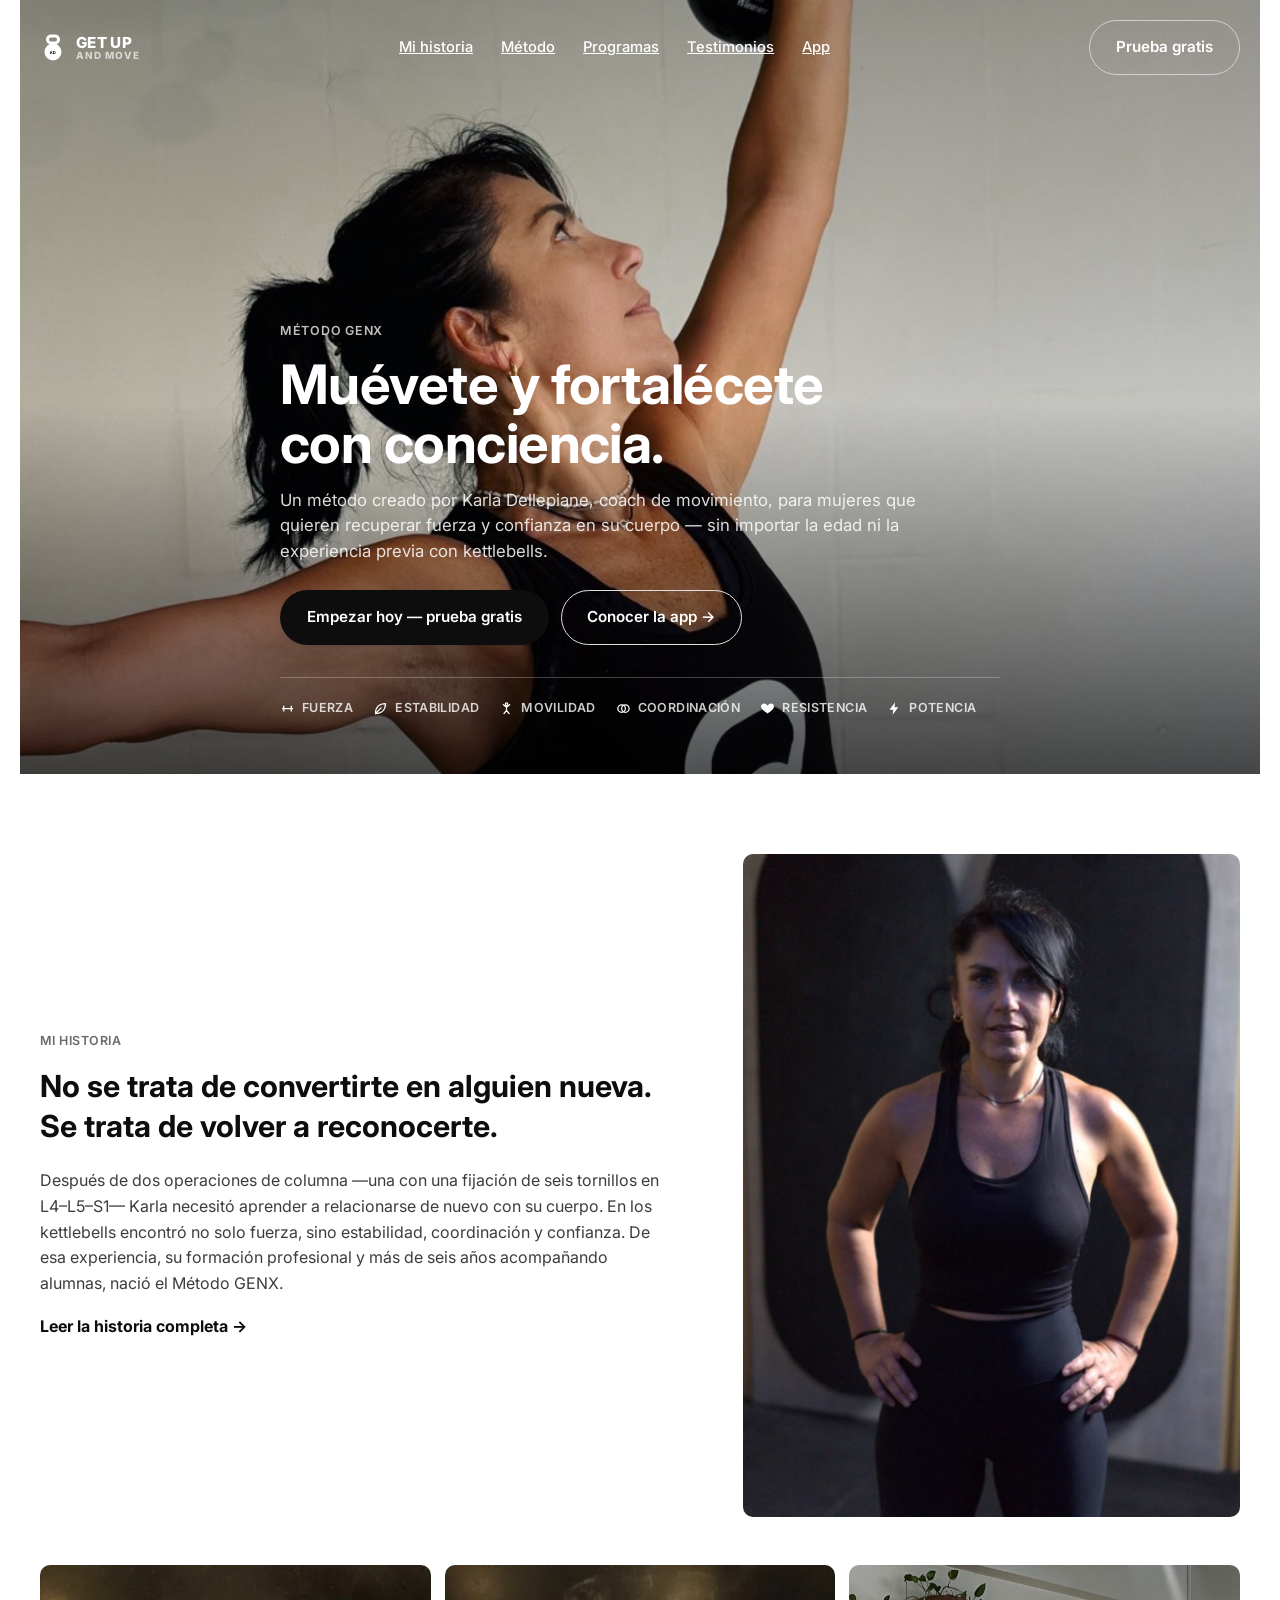
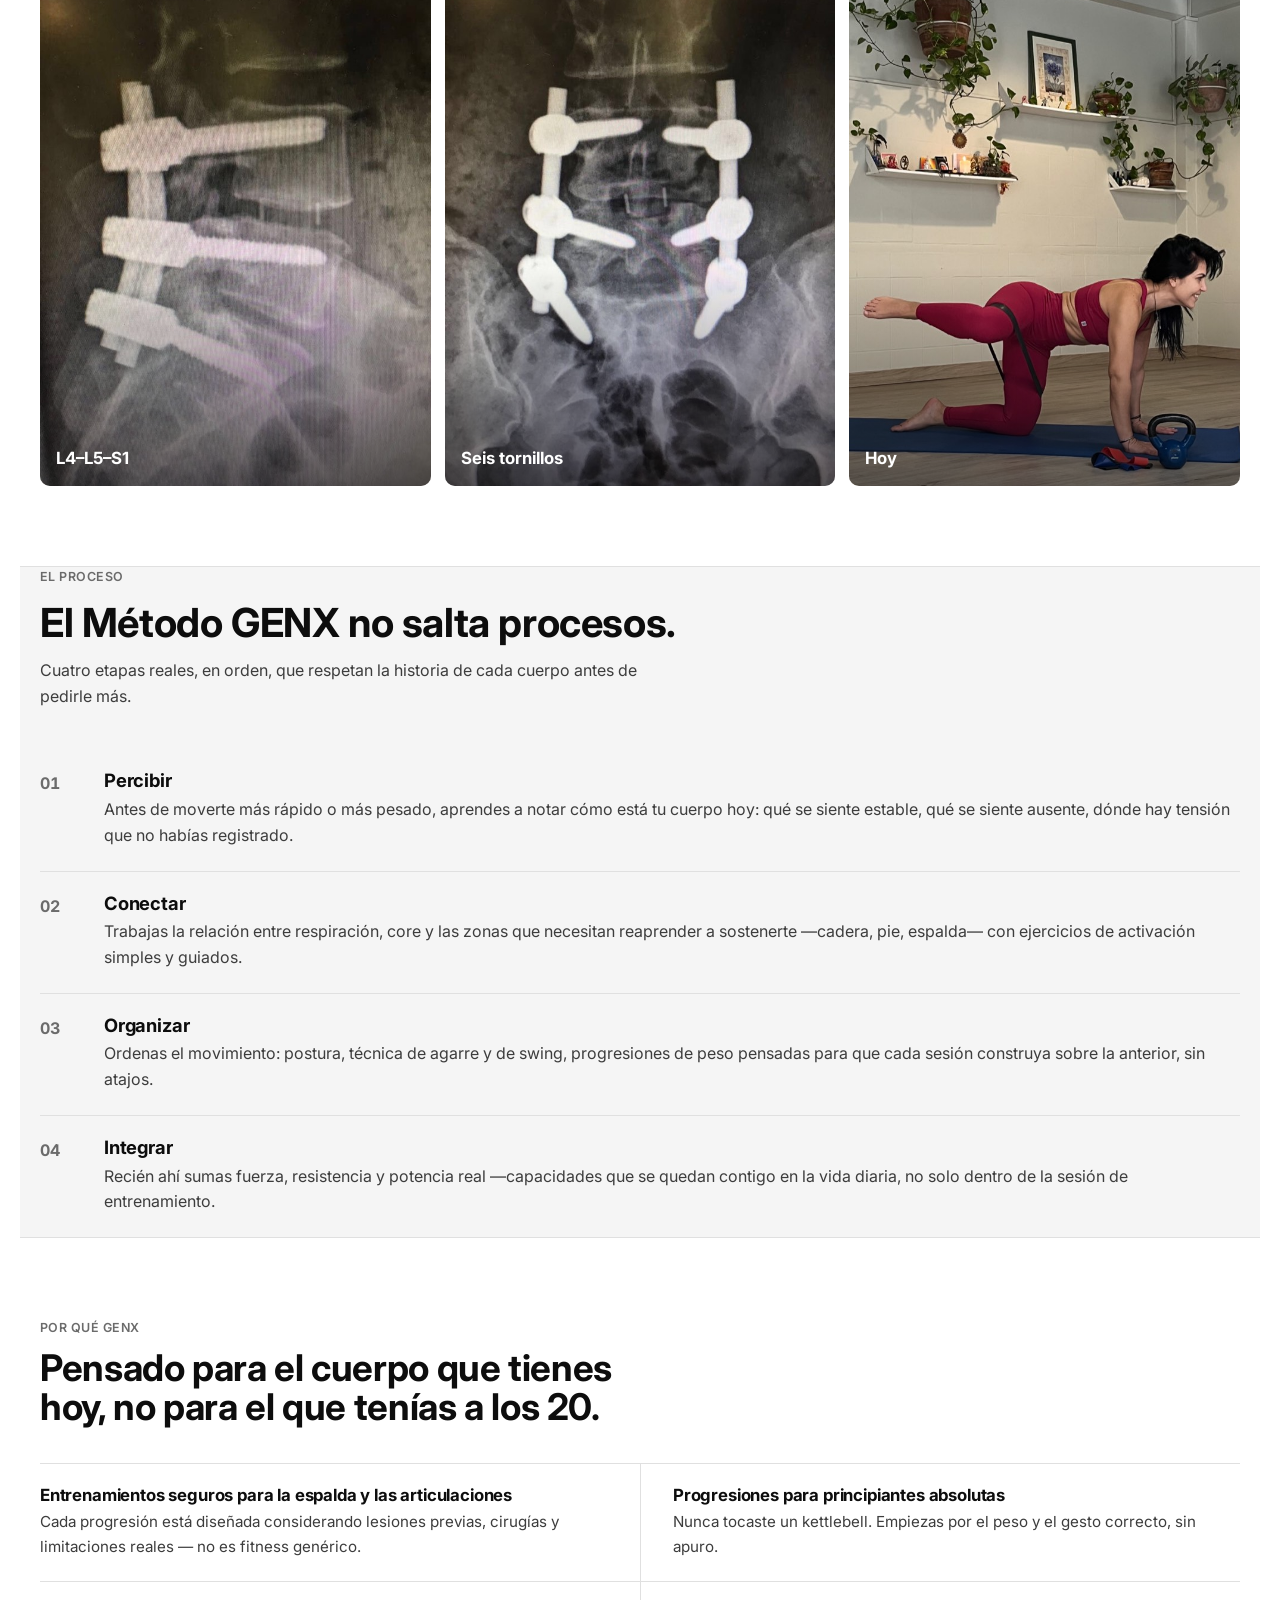
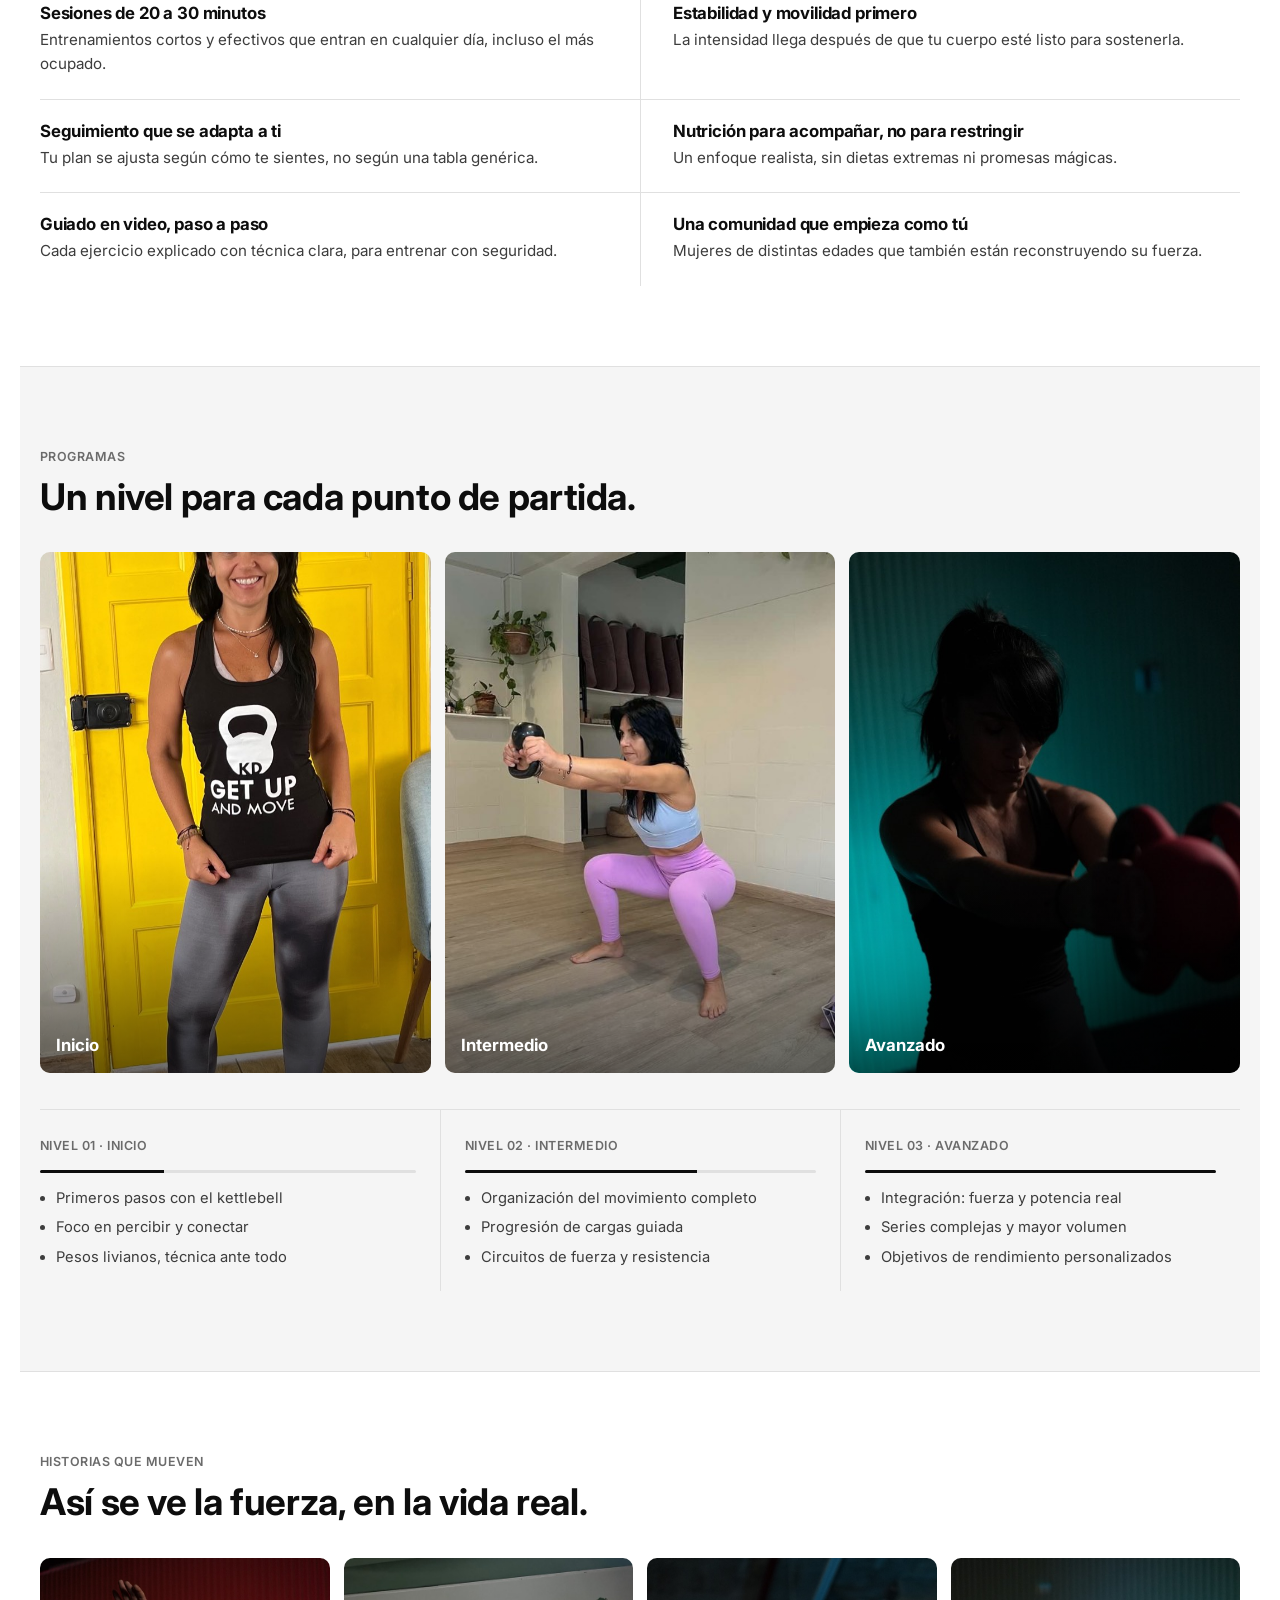
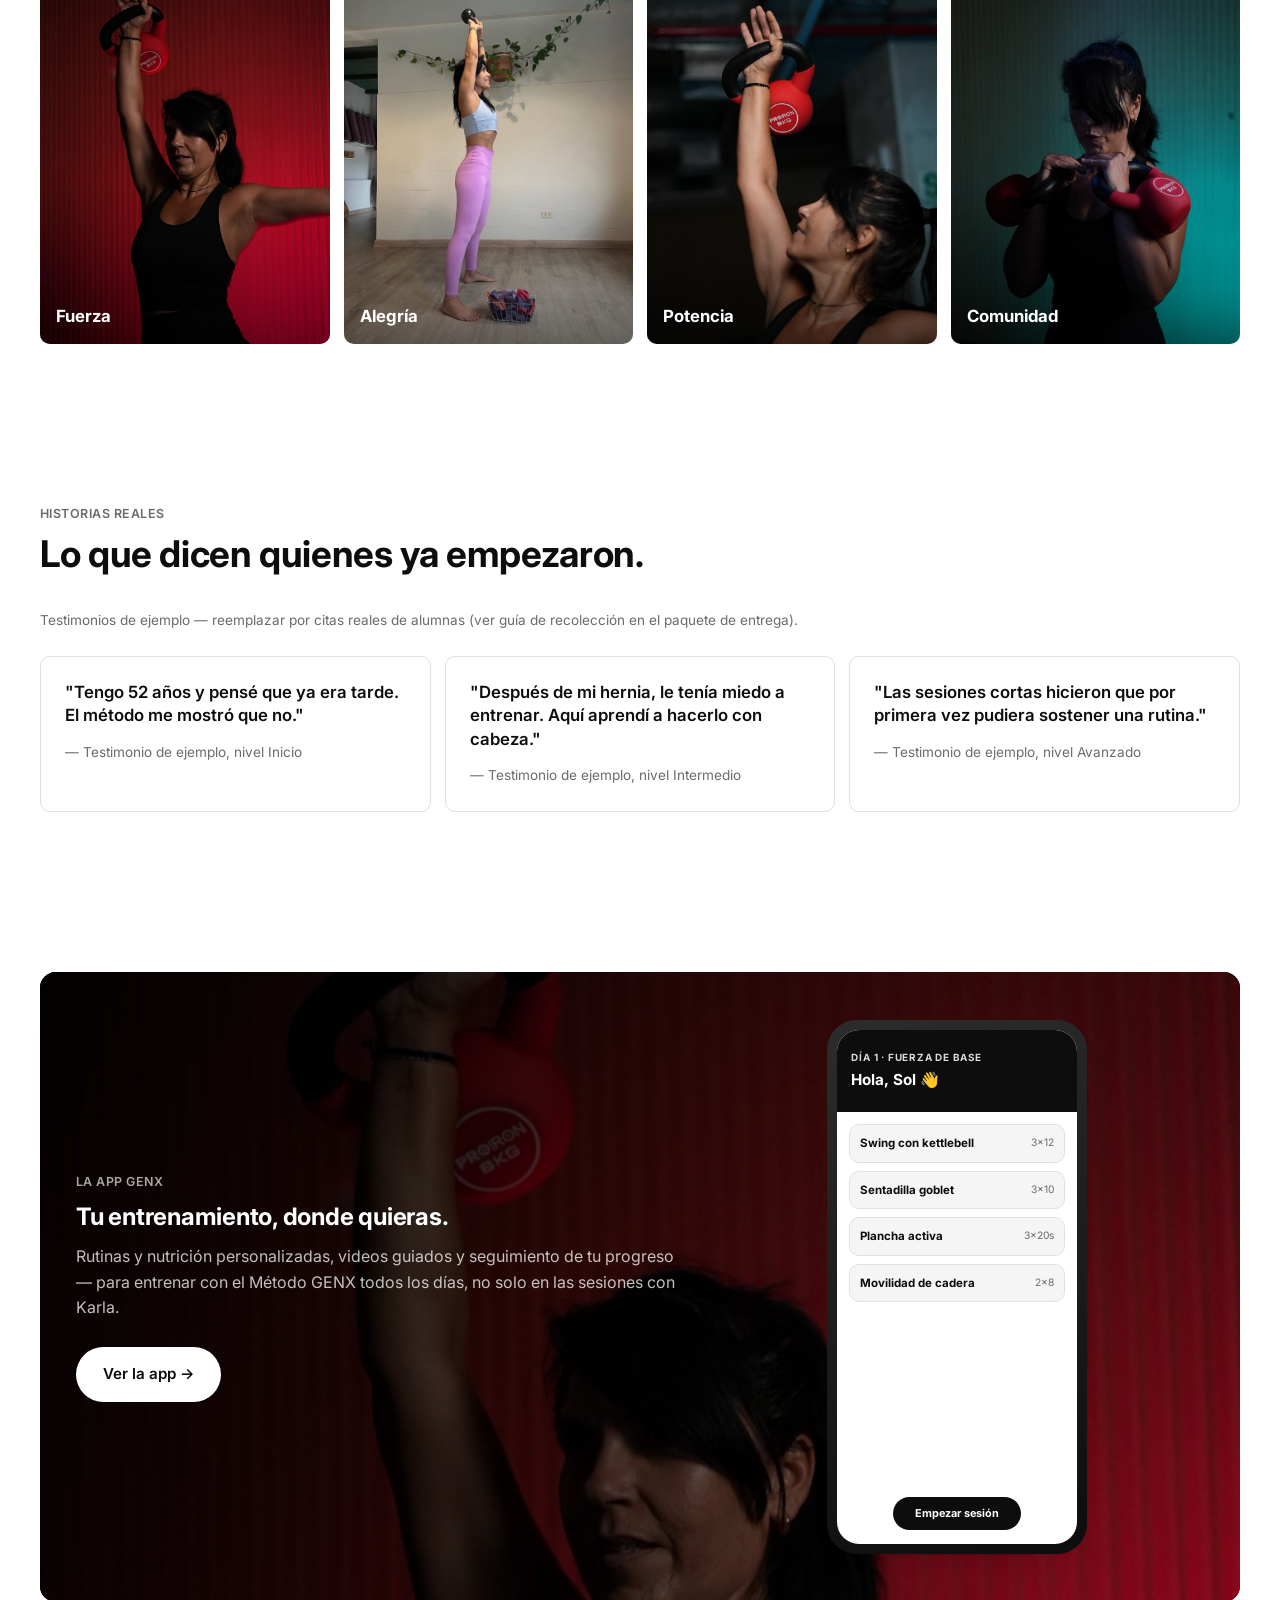
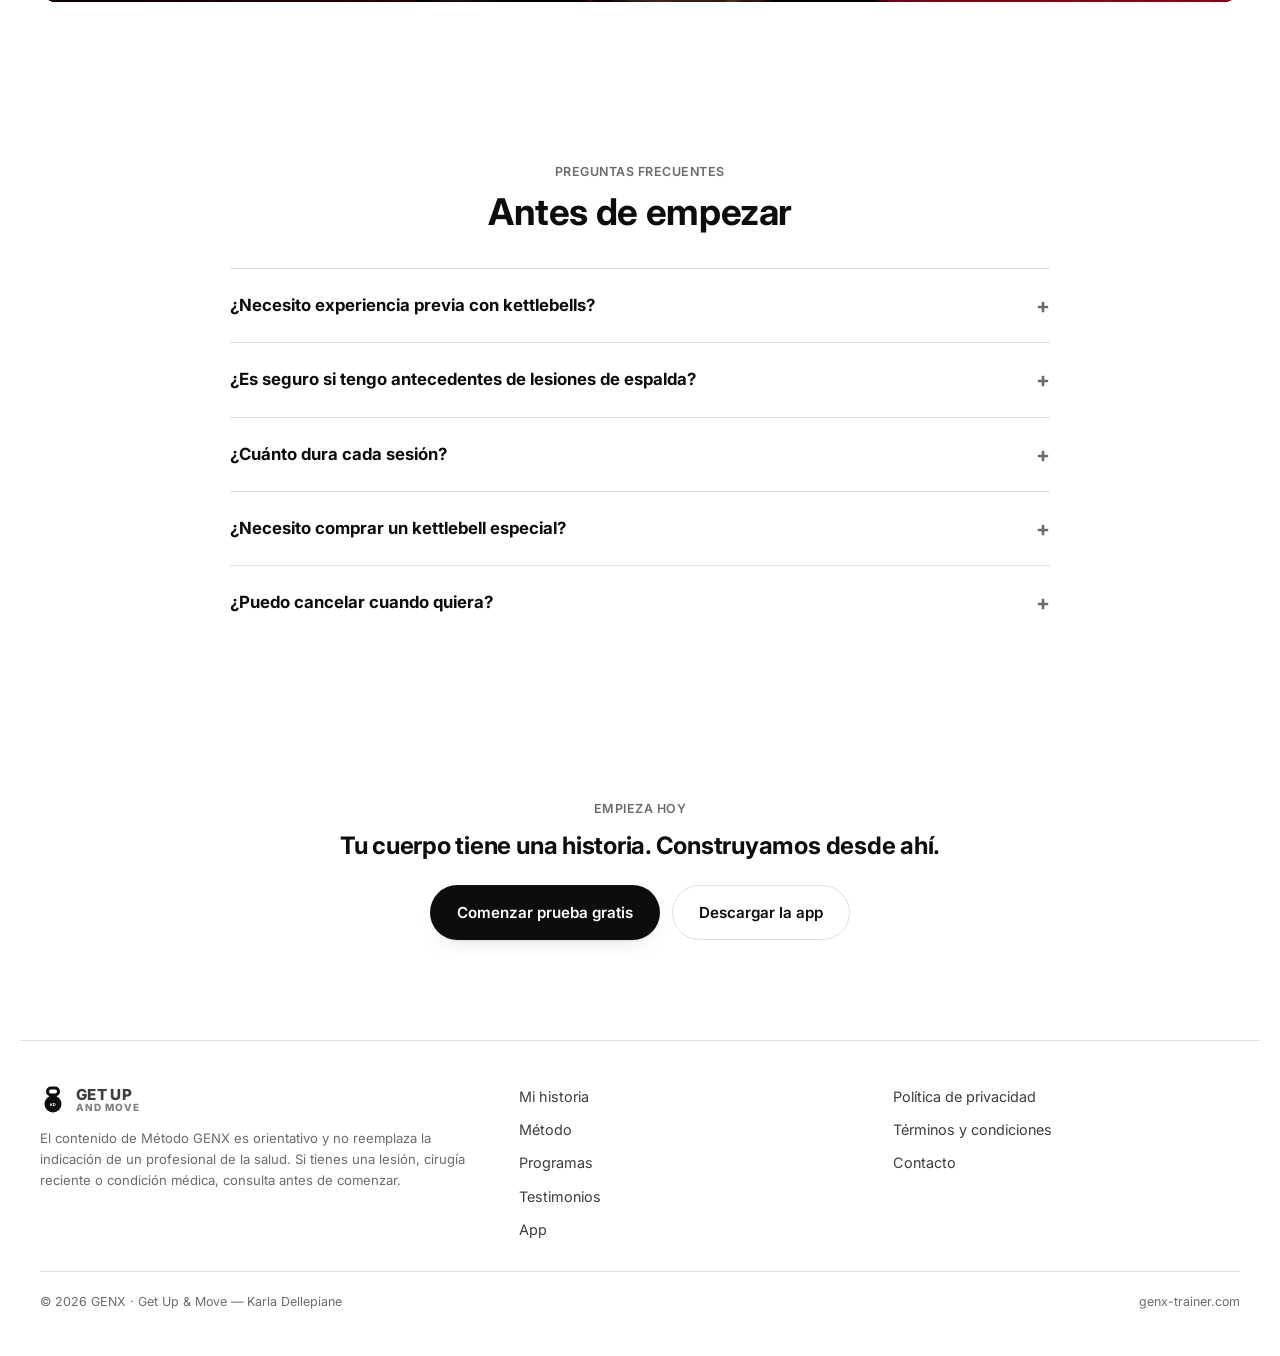
==== index.html @ 4e0c0cbe "Reemplazar fotos de Potencia y Comunidad en "Historias que mueven" Fuerza y Alegría se mantienen igu" ====
<!doctype html>
<html lang="es">
<head>
<meta charset="UTF-8">
<title>GENX Trainer</title>
<meta name="viewport" content="width=device-width, initial-scale=1, viewport-fit=cover">
<meta name="description" content="Método GENX de Karla Dellepiane: fuerza, estabilidad y confianza con kettlebells, pensado para mujeres que empiezan desde cero. Web y app de entrenamiento en español.">
<link rel="preconnect" href="https://fonts.googleapis.com">
<link rel="preconnect" href="https://fonts.gstatic.com" crossorigin>
<link href="https://fonts.googleapis.com/css2?family=Inter:wght@400;500;600;700;800&display=swap" rel="stylesheet">
<link rel="stylesheet" href="styles.css">
</head>
<body>
<a class="skip-link" href="#main">Saltar al contenido</a>

<header class="site">
  <div class="wrap nav-row on-photo">
    <a class="wordmark" href="#main">
      <svg class="kd-mark on-dark" viewBox="0 0 100 116" role="img" aria-label="Isotipo Get Up and Move">
        <path class="kd-handle" fill-rule="evenodd" d="M42,6 L58,6 A20,20 0 0 1 78,26 A20,20 0 0 1 58,46 L42,46 A20,20 0 0 1 22,26 A20,20 0 0 1 42,6 Z M42,18 L58,18 A8,8 0 0 1 66,26 A8,8 0 0 1 58,34 L42,34 A8,8 0 0 1 34,26 A8,8 0 0 1 42,18 Z"></path>
        <circle class="kd-bell" cx="50" cy="76" r="34"></circle>
        <text class="kd-initials" x="50" y="83" font-size="15" text-anchor="middle">KD</text>
      </svg>
      <span class="word-lockup">
        <span class="word-big">GET UP</span>
        <span class="word-small">and move</span>
      </span>
    </a>
    <nav class="links" aria-label="Principal">
      <a href="#historia">Mi historia</a>
      <a href="#metodo">Método</a>
      <a href="#programas">Programas</a>
      <a href="#testimonios">Testimonios</a>
      <a href="app.html">App</a>
    </nav>
    <a class="btn btn-secondary on-photo" href="#empezar">Prueba gratis</a>
  </div>
</header>

<main id="main">

  <!-- HERO -->
  <section class="hero">
    <img src="img/hero-karla.jpg" alt="Karla Dellepiane presionando un kettlebell sobre su cabeza, con remera Get Up and Move">
    <div class="wrap hero-inner">
      <p class="eyebrow-ruled">MÉTODO GENX</p>
      <h1>Muévete y fortalécete con conciencia.</h1>
      <p class="lede measure">Un método creado por Karla Dellepiane, coach de movimiento, para mujeres que quieren recuperar fuerza y confianza en su cuerpo — sin importar la edad ni la experiencia previa con kettlebells.</p>
      <div class="hero-ctas">
        <a class="btn btn-primary" href="#empezar">Empezar hoy — prueba gratis</a>
        <a class="btn btn-secondary on-photo" href="app.html">Conocer la app →</a>
      </div>
      <div class="capacities">
        <div class="capacity"><svg class="ic" viewBox="0 0 24 24" fill="none" stroke="currentColor" stroke-width="2" stroke-linecap="round" aria-hidden="true"><line x1="4" y1="12" x2="20" y2="12"></line><line x1="6" y1="8" x2="6" y2="16"></line><line x1="18" y1="8" x2="18" y2="16"></line></svg><span>Fuerza</span></div>
        <div class="capacity"><svg class="ic" viewBox="0 0 24 24" fill="none" stroke="currentColor" stroke-width="2" stroke-linecap="round" stroke-linejoin="round" aria-hidden="true"><path d="M4 20C4 10 10 4 20 4c0 10-6 16-16 16Z"></path><path d="M4 20 13 11"></path></svg><span>Estabilidad</span></div>
        <div class="capacity"><svg class="ic" viewBox="0 0 24 24" fill="none" stroke="currentColor" stroke-width="2" stroke-linecap="round" aria-hidden="true"><circle cx="12" cy="5" r="2"></circle><path d="M12 8v7M12 10l-5-4M12 10l5-4M12 15l-4 5M12 15l4 5"></path></svg><span>Movilidad</span></div>
        <div class="capacity"><svg class="ic" viewBox="0 0 24 24" fill="none" stroke="currentColor" stroke-width="2" aria-hidden="true"><circle cx="9" cy="12" r="6"></circle><circle cx="15" cy="12" r="6"></circle></svg><span>Coordinación</span></div>
        <div class="capacity"><svg class="ic" viewBox="0 0 24 24" fill="currentColor" aria-hidden="true"><path d="M12 20s-7-4.35-9.5-8.5C.5 8 2.5 4 6.5 4c2 0 3.5 1.2 5.5 3.5C14 5.2 15.5 4 17.5 4c4 0 6 4 4 7.5C19 15.65 12 20 12 20Z"></path></svg><span>Resistencia</span></div>
        <div class="capacity"><svg class="ic" viewBox="0 0 24 24" fill="currentColor" aria-hidden="true"><path d="M13 2 4 14h6l-1 8 9-12h-6z"></path></svg><span>Potencia</span></div>
      </div>
    </div>
  </section>

  <!-- HISTORIA -->
  <section class="section" id="historia">
    <div class="wrap split">
      <div>
        <p class="eyebrow">Mi historia</p>
        <p class="pull" style="margin-top:16px;">No se trata de convertirte en alguien nueva. Se trata de volver a reconocerte.</p>
        <p class="measure" style="margin-top:22px; color:var(--gray-700);">Después de dos operaciones de columna —una con una fijación de seis tornillos en L4–L5–S1— Karla necesitó aprender a relacionarse de nuevo con su cuerpo. En los kettlebells encontró no solo fuerza, sino estabilidad, coordinación y confianza. De esa experiencia, su formación profesional y más de seis años acompañando alumnas, nació el Método GENX.</p>

        <details class="bio-toggle">
          <summary>Leer la historia completa</summary>
          <div class="bio-full">
            <p>Soy Karla Dellepiane, coach de movimiento especializada en kettlebells —pesas rusas—, entrenamiento funcional, neurofísica aplicada al movimiento y nutrición deportiva.</p>
            <p>Mi camino como entrenadora no comenzó únicamente con el deseo de hacer ejercicio. Comenzó con mi propia necesidad de recuperar la confianza en mi cuerpo. Después de atravesar dos operaciones de columna, quedaron algunas consecuencias en mi lado izquierdo: sentía el pie acartonado y me costaba conectar y estabilizar esa pierna y esa cadera. Mi cuerpo había cambiado y yo necesitaba aprender a relacionarme con él de una manera diferente.</p>
            <p>En ese proceso aparecieron los kettlebells. Entrenar con ellos no solo me ayudó a desarrollar fuerza: también me permitió trabajar mi estabilidad, coordinación, atención y confianza. Aprendí a percibir mejor mi cuerpo, comprender sus señales y organizar cada movimiento antes de exigirle más.</p>
            <p>Lo que comenzó como parte de mi propio proceso se convirtió en una vocación. Me especialicé durante más de seis años en entrenamiento con kettlebells y complementé mi formación con entrenamiento funcional, TRX, mace y mazo, nutrición deportiva y neurofísica aplicada al movimiento. De esa experiencia nació el Método GENX, creado por mí bajo la identidad de Get Up &amp; Move.</p>
            <p>GENX reconoce que cada cuerpo tiene una historia. Por eso no saltamos procesos ni confundimos rapidez con progreso. Primero aprendemos a percibir, después a conectar y organizar; desde allí podemos integrar y transformar.</p>
            <p><strong>Karla Dellepiane</strong><br>Creadora del Método GENX / Get Up &amp; Move<br>Muévete y fortalécete con conciencia.</p>
          </div>
        </details>
      </div>
      <div class="mission-photo" style="aspect-ratio:3/4;">
        <img src="img/historia-karla.jpg" alt="Retrato de Karla Dellepiane">
      </div>
    </div>

    <div class="wrap" style="margin-top:48px;">
      <div class="photo-grid cols-3">
        <figure class="photo-card"><img src="img/xray-lateral.jpg" alt="Radiografía lateral de la columna de Karla con la fijación de tornillos"><figcaption>L4–L5–S1</figcaption></figure>
        <figure class="photo-card"><img src="img/xray-frontal.jpg" alt="Radiografía frontal de la columna de Karla con la fijación de tornillos"><figcaption>Seis tornillos</figcaption></figure>
        <figure class="photo-card"><img src="img/story2.jpg" alt="Karla Dellepiane entrenando estabilidad con banda de resistencia hoy"><figcaption>Hoy</figcaption></figure>
      </div>
    </div>
  </section>

  <!-- MÉTODO -->
  <section class="method" id="metodo">
    <div class="wrap">
      <div class="method-head">
        <p class="eyebrow">El proceso</p>
        <h2 style="font-size:clamp(1.8rem,3.6vw,2.5rem); margin-top:14px;">El Método GENX no salta procesos.</h2>
        <p class="measure" style="margin-top:14px; color:var(--gray-700);">Cuatro etapas reales, en orden, que respetan la historia de cada cuerpo antes de pedirle más.</p>
      </div>
      <ul class="step-list">
        <li class="step-list-item">
          <span class="step-num">01</span>
          <div><h3>Percibir</h3><p>Antes de moverte más rápido o más pesado, aprendes a notar cómo está tu cuerpo hoy: qué se siente estable, qué se siente ausente, dónde hay tensión que no habías registrado.</p></div>
        </li>
        <li class="step-list-item">
          <span class="step-num">02</span>
          <div><h3>Conectar</h3><p>Trabajas la relación entre respiración, core y las zonas que necesitan reaprender a sostenerte —cadera, pie, espalda— con ejercicios de activación simples y guiados.</p></div>
        </li>
        <li class="step-list-item">
          <span class="step-num">03</span>
          <div><h3>Organizar</h3><p>Ordenas el movimiento: postura, técnica de agarre y de swing, progresiones de peso pensadas para que cada sesión construya sobre la anterior, sin atajos.</p></div>
        </li>
        <li class="step-list-item">
          <span class="step-num">04</span>
          <div><h3>Integrar</h3><p>Recién ahí sumas fuerza, resistencia y potencia real —capacidades que se quedan contigo en la vida diaria, no solo dentro de la sesión de entrenamiento.</p></div>
        </li>
      </ul>
    </div>
  </section>

  <!-- BENEFICIOS -->
  <section class="section" id="beneficios">
    <div class="wrap">
      <div class="section-head">
        <p class="eyebrow">Por qué GENX</p>
        <h2>Pensado para el cuerpo que tienes hoy, no para el que tenías a los 20.</h2>
      </div>
      <div class="benefits">
        <div class="benefit"><h4>Entrenamientos seguros para la espalda y las articulaciones</h4><p>Cada progresión está diseñada considerando lesiones previas, cirugías y limitaciones reales — no es fitness genérico.</p></div>
        <div class="benefit"><h4>Progresiones para principiantes absolutas</h4><p>Nunca tocaste un kettlebell. Empiezas por el peso y el gesto correcto, sin apuro.</p></div>
        <div class="benefit"><h4>Sesiones de 20 a 30 minutos</h4><p>Entrenamientos cortos y efectivos que entran en cualquier día, incluso el más ocupado.</p></div>
        <div class="benefit"><h4>Estabilidad y movilidad primero</h4><p>La intensidad llega después de que tu cuerpo esté listo para sostenerla.</p></div>
        <div class="benefit"><h4>Seguimiento que se adapta a ti</h4><p>Tu plan se ajusta según cómo te sientes, no según una tabla genérica.</p></div>
        <div class="benefit"><h4>Nutrición para acompañar, no para restringir</h4><p>Un enfoque realista, sin dietas extremas ni promesas mágicas.</p></div>
        <div class="benefit"><h4>Guiado en video, paso a paso</h4><p>Cada ejercicio explicado con técnica clara, para entrenar con seguridad.</p></div>
        <div class="benefit"><h4>Una comunidad que empieza como tú</h4><p>Mujeres de distintas edades que también están reconstruyendo su fuerza.</p></div>
      </div>
    </div>
  </section>

  <!-- PROGRAMAS -->
  <section class="section" id="programas" style="background:var(--gray-50); border-block:1px solid var(--gray-200);">
    <div class="wrap">
      <div class="section-head">
        <p class="eyebrow">Programas</p>
        <h2>Un nivel para cada punto de partida.</h2>
      </div>
      <div class="photo-grid cols-3">
        <figure class="photo-card"><img src="img/nivel1.jpg" alt="Nivel Inicio del Método GENX"><figcaption>Inicio</figcaption></figure>
        <figure class="photo-card"><img src="img/nivel2.jpg" alt="Nivel Intermedio del Método GENX"><figcaption>Intermedio</figcaption></figure>
        <figure class="photo-card"><img src="img/nivel3.jpg" alt="Nivel Avanzado del Método GENX"><figcaption>Avanzado</figcaption></figure>
      </div>
      <div class="levels">
        <div class="level">
          <span class="eyebrow">Nivel 01 · Inicio</span>
          <div class="bar"><i style="width:33%"></i></div>
          <ul>
            <li>Primeros pasos con el kettlebell</li>
            <li>Foco en percibir y conectar</li>
            <li>Pesos livianos, técnica ante todo</li>
          </ul>
        </div>
        <div class="level">
          <span class="eyebrow">Nivel 02 · Intermedio</span>
          <div class="bar"><i style="width:66%"></i></div>
          <ul>
            <li>Organización del movimiento completo</li>
            <li>Progresión de cargas guiada</li>
            <li>Circuitos de fuerza y resistencia</li>
          </ul>
        </div>
        <div class="level">
          <span class="eyebrow">Nivel 03 · Avanzado</span>
          <div class="bar"><i style="width:100%"></i></div>
          <ul>
            <li>Integración: fuerza y potencia real</li>
            <li>Series complejas y mayor volumen</li>
            <li>Objetivos de rendimiento personalizados</li>
          </ul>
        </div>
      </div>
    </div>
  </section>

  <!-- HISTORIAS QUE MUEVEN -->
  <section class="section" id="historias">
    <div class="wrap">
      <div class="section-head">
        <p class="eyebrow">Historias que mueven</p>
        <h2>Así se ve la fuerza, en la vida real.</h2>
      </div>
      <div class="photo-grid cols-4">
        <figure class="photo-card"><img src="img/accion-karla.jpg" alt="Karla Dellepiane entrenando con kettlebell"><figcaption>Fuerza</figcaption></figure>
        <figure class="photo-card"><img src="img/story3.jpg" alt="Karla Dellepiane entrenando con kettlebell, sonriendo"><figcaption>Alegría</figcaption></figure>
        <figure class="photo-card photo-card-potencia"><img src="img/potencia.jpg" alt="Karla Dellepiane presionando un kettlebell sobre su cabeza"><figcaption>Potencia</figcaption></figure>
        <figure class="photo-card photo-card-comunidad"><img src="img/comunidad.jpg" alt="Karla Dellepiane sosteniendo dos kettlebells al pecho"><figcaption>Comunidad</figcaption></figure>
      </div>
    </div>
  </section>

  <!-- TESTIMONIOS -->
  <section class="section" id="testimonios">
    <div class="wrap">
      <div class="section-head">
        <p class="eyebrow">Historias reales</p>
        <h2>Lo que dicen quienes ya empezaron.</h2>
      </div>
      <p class="testi-note">Testimonios de ejemplo — reemplazar por citas reales de alumnas (ver guía de recolección en el paquete de entrega).</p>
      <div class="testis">
        <div class="testi">
          <p class="quote">"Tengo 52 años y pensé que ya era tarde. El método me mostró que no."</p>
          <p class="who">— Testimonio de ejemplo, nivel Inicio</p>
        </div>
        <div class="testi">
          <p class="quote">"Después de mi hernia, le tenía miedo a entrenar. Aquí aprendí a hacerlo con cabeza."</p>
          <p class="who">— Testimonio de ejemplo, nivel Intermedio</p>
        </div>
        <div class="testi">
          <p class="quote">"Las sesiones cortas hicieron que por primera vez pudiera sostener una rutina."</p>
          <p class="who">— Testimonio de ejemplo, nivel Avanzado</p>
        </div>
      </div>
    </div>
  </section>

  <!-- APP TEASER -->
  <section class="section">
    <div class="wrap">
      <div class="dark-block teaser-photo">
        <img class="teaser-bg" src="img/accion-karla.jpg" alt="">
        <div class="dark-grid">
          <div>
            <p class="eyebrow" style="color:rgba(255,255,255,.65);">La app GENX</p>
            <h2 style="margin-top:12px;">Tu entrenamiento, donde quieras.</h2>
            <p class="lede measure" style="margin-top:14px;">Rutinas y nutrición personalizadas, videos guiados y seguimiento de tu progreso — para entrenar con el Método GENX todos los días, no solo en las sesiones con Karla.</p>
            <a class="btn btn-on-dark" href="app.html" style="margin-top:26px;">Ver la app →</a>
          </div>
          <div class="phone" aria-hidden="true">
            <div class="screen">
              <header><span class="day">Día 1 · Fuerza de base</span><br>Hola, Sol 👋</header>
              <div class="rows">
                <div class="row"><b>Swing con kettlebell</b><span>3×12</span></div>
                <div class="row"><b>Sentadilla goblet</b><span>3×10</span></div>
                <div class="row"><b>Plancha activa</b><span>3×20s</span></div>
                <div class="row"><b>Movilidad de cadera</b><span>2×8</span></div>
              </div>
              <span class="fab">Empezar sesión</span>
            </div>
          </div>
        </div>
      </div>
    </div>
  </section>

  <!-- FAQ -->
  <section class="section" id="faq">
    <div class="wrap" style="max-width:820px; margin-inline:auto;">
      <div class="section-head center">
        <p class="eyebrow">Preguntas frecuentes</p>
        <h2>Antes de empezar</h2>
      </div>
      <details class="faq-item"><summary>¿Necesito experiencia previa con kettlebells?</summary><p>No. El nivel Inicio está pensado para quien nunca entrenó con pesas rusas — empiezas por la técnica y el peso adecuado para ti.</p></details>
      <details class="faq-item"><summary>¿Es seguro si tengo antecedentes de lesiones de espalda?</summary><p>El método nació de una recuperación real y prioriza la seguridad articular en cada progresión. Aun así, no reemplaza la indicación de tu médico o kinesiólogo: consulta antes de empezar si tienes una condición activa.</p></details>
      <details class="faq-item"><summary>¿Cuánto dura cada sesión?</summary><p>Entre 20 y 30 minutos, pensadas para sostenerse en el tiempo sin ocupar toda tu agenda.</p></details>
      <details class="faq-item"><summary>¿Necesito comprar un kettlebell especial?</summary><p>Alcanza con un kettlebell del peso indicado según tu nivel; en la app te decimos exactamente cuál conseguir antes de empezar.</p></details>
      <details class="faq-item"><summary>¿Puedo cancelar cuando quiera?</summary><p>Sí, la suscripción se cancela cuando quieras desde tu cuenta, sin permanencia mínima.</p></details>
    </div>
  </section>

  <!-- CTA FINAL -->
  <section class="section" id="empezar">
    <div class="wrap center" style="max-width:640px;">
      <p class="eyebrow">Empieza hoy</p>
      <h2 style="margin-top:14px;">Tu cuerpo tiene una historia. Construyamos desde ahí.</h2>
      <div class="hero-ctas" style="justify-content:center; margin-top:26px;">
        <a class="btn btn-primary" href="#">Comenzar prueba gratis</a>
        <a class="btn btn-secondary" href="app.html">Descargar la app</a>
      </div>
    </div>
  </section>

</main>

<footer class="site">
  <div class="wrap foot-grid">
    <div>
      <a class="wordmark" href="#main">
        <svg class="kd-mark" viewBox="0 0 100 116" role="img" aria-label="Isotipo Get Up and Move">
          <path class="kd-handle" fill-rule="evenodd" d="M42,6 L58,6 A20,20 0 0 1 78,26 A20,20 0 0 1 58,46 L42,46 A20,20 0 0 1 22,26 A20,20 0 0 1 42,6 Z M42,18 L58,18 A8,8 0 0 1 66,26 A8,8 0 0 1 58,34 L42,34 A8,8 0 0 1 34,26 A8,8 0 0 1 42,18 Z"></path>
          <circle class="kd-bell" cx="50" cy="76" r="34"></circle>
          <text class="kd-initials" x="50" y="83" font-size="15" text-anchor="middle">KD</text>
        </svg>
        <span class="word-lockup">
          <span class="word-big">GET UP</span>
          <span class="word-small">and move</span>
        </span>
      </a>
      <p class="disclaimer">El contenido de Método GENX es orientativo y no reemplaza la indicación de un profesional de la salud. Si tienes una lesión, cirugía reciente o condición médica, consulta antes de comenzar.</p>
    </div>
    <nav aria-label="Sitio">
      <a href="#historia">Mi historia</a>
      <a href="#metodo">Método</a>
      <a href="#programas">Programas</a>
      <a href="#testimonios">Testimonios</a>
      <a href="app.html">App</a>
    </nav>
    <nav aria-label="Legal">
      <a href="#">Política de privacidad</a>
      <a href="#">Términos y condiciones</a>
      <a href="#">Contacto</a>
    </nav>
  </div>
  <div class="wrap foot-legal">
    <span>© 2026 GENX · Get Up &amp; Move — Karla Dellepiane</span>
    <span>genx-trainer.com</span>
  </div>
</footer>

</body>
</html>
---- styles.css ----
/* ============================================================
   GET UP & MOVE / Método GENX — sistema de diseño
   Dirección "On": blanco / negro / gris puro, sin acento de
   color — todo el color lo aportan las fotos reales de Karla.
   Muy fotográfico: hero a sangre, grillas de fotos con caption,
   tipografía bold simple (Inter), botones en píldora.
   ============================================================ */

:root{
  color-scheme: light;

  --ink: #0D0D0D;
  --white: #FFFFFF;
  --gray-50: #F5F5F5;
  --gray-100: #EDEDED;
  --gray-200: #E0E0E0;
  --gray-500: #6B6B6B;
  --gray-700: #3D3D3D;

  --logo-ink: #0D0D0D;
  --logo-chalk: #FFFFFF;
  --chalk: #FFFFFF;

  --radius-s: 4px;
  --radius-m: 10px;
  --radius-l: 16px;
  --radius-pill: 999px;

  --max-w: 1200px;
  --measure: 62ch;

  --shadow-soft: 0 1px 2px rgba(0,0,0,.06), 0 10px 24px -16px rgba(0,0,0,.25);

  padding-top: env(safe-area-inset-top, 0px);
  padding-bottom: env(safe-area-inset-bottom, 0px);
}

*{ box-sizing: border-box; }
html,body{ margin:0; }

body{
  background: var(--white);
  color: var(--ink);
  font-family: "Inter", ui-sans-serif, system-ui, "Segoe UI", Roboto, sans-serif;
  font-size: 16px;
  line-height: 1.6;
  -webkit-font-smoothing: antialiased;
  padding-inline: max(20px, env(safe-area-inset-left, 0px));
}

img{ max-width:100%; display:block; }
[hidden]{ display:none !important; }

.wrap{ max-width: var(--max-w); margin-inline: auto; }

h1,h2,h3,h4{
  font-family: inherit;
  font-weight: 700;
  letter-spacing: -0.01em;
  line-height: 1.08;
  text-wrap: balance;
  margin: 0;
  color: var(--ink);
}
em, .accent-script{ font-style:normal; font-weight:700; }

p{ margin:0; }
.measure{ max-width: var(--measure); }

a{ color: inherit; }

.eyebrow{
  font-family: inherit;
  font-weight: 600;
  font-size: .78rem;
  letter-spacing: .04em;
  text-transform: uppercase;
  color: var(--gray-500);
}
.eyebrow-ruled{ font-family:inherit; font-weight:600; font-size:.78rem; letter-spacing:.06em; text-transform:uppercase; color:rgba(255,255,255,.75); }

.skip-link{
  position:absolute; left:12px; top:-60px;
  background:var(--ink); color:var(--white);
  padding:10px 16px; border-radius: var(--radius-s);
  transition: top .15s ease;
  z-index: 100;
}
.skip-link:focus{ top:12px; }

:focus-visible{
  outline: 2.5px solid var(--ink);
  outline-offset: 3px;
}

button, .btn{
  font-family: inherit;
  font-weight: 600;
  font-size: .95rem;
  cursor: pointer;
  border: 1.5px solid transparent;
  border-radius: var(--radius-pill);
  padding: .95em 1.7em;
  display: inline-flex;
  align-items: center;
  gap: .5em;
  text-decoration: none;
  transition: transform .15s ease, box-shadow .15s ease, background .15s ease;
}
.btn-primary{ background: var(--ink); color: var(--white); box-shadow: var(--shadow-soft); }
.btn-primary:hover{ transform: translateY(-2px); }
.btn-secondary{ background: transparent; color: var(--ink); border-color: var(--gray-200); }
.btn-secondary:hover{ border-color: var(--ink); }
.btn-on-dark{ background: var(--white); color: var(--ink); }

/* on-photo variants (sit directly over an image, no card behind them) */
.on-photo{ color:#fff; }
.on-photo .btn-secondary{ color:#fff; border-color: rgba(255,255,255,.55); }
.on-photo .btn-secondary:hover{ border-color:#fff; }

/* ---------- header ---------- */
header.site{ position: relative; z-index: 40; }
.nav-row{
  display:flex; align-items:center; justify-content:space-between;
  padding-block: 20px;
}
.nav-row.on-photo{ position:absolute; inset: env(safe-area-inset-top,0px) 0 auto 0; color:#fff; }
.nav-row.on-photo .wordmark, .nav-row.on-photo nav.links a{ color:#fff; }
.wordmark{
  display:flex; align-items:center; gap:10px;
  text-decoration:none;
  color: inherit;
  font-weight:800; letter-spacing:-0.01em; font-size:.95rem;
}
.wordmark .kd-mark{ width:26px; height:29px; flex-shrink:0; }
.wordmark .word-lockup{ display:flex; flex-direction:column; line-height:1; }
.wordmark .word-big{ font-weight:800; font-size:.95rem; letter-spacing:.02em; text-transform:uppercase; }
.wordmark .word-small{ font-size:.62rem; letter-spacing:.1em; text-transform:uppercase; opacity:.65; margin-top:1px; }
nav.links{ display:none; gap: 28px; font-weight:500; font-size:.92rem; }
nav.links a:hover{ opacity:.7; }
@media (min-width: 900px){ nav.links{ display:flex; } }

/* ---------- hero (foto a sangre) ---------- */
.hero{ position:relative; min-height:86vh; min-height:86svh; display:flex; align-items:flex-end; overflow:hidden; }
.hero > img{ position:absolute; inset:0; width:100%; height:100%; object-fit:cover; object-position:center 28%; }
.hero::after{ content:""; position:absolute; inset:0; background:linear-gradient(0deg, rgba(0,0,0,.68) 0%, rgba(0,0,0,.05) 48%, rgba(0,0,0,.28) 100%); }
.hero-inner{ position:relative; z-index:1; padding:48px 0 56px; color:#fff; max-width:720px; }
.hero-inner h1{ font-size: clamp(2.1rem, 5.2vw, 3.4rem); line-height:1.1; color:#fff; margin-top:14px; }
.hero-inner .lede{ color:rgba(255,255,255,.85); margin-top:14px; font-size:1.05rem; line-height:1.5; }
.hero-ctas{ display:flex; flex-wrap:wrap; gap:12px; margin-top:26px; }

.capacities{ display:flex; flex-wrap:wrap; gap:16px 20px; margin-top:32px; padding-top:20px; border-top:1px solid rgba(255,255,255,.25); }
.capacity{ display:flex; align-items:center; gap:7px; color:rgba(255,255,255,.8); }
.capacity .ic{ width:15px; height:15px; color:#fff; flex-shrink:0; }
.capacity span{ font-size:.78rem; font-weight:600; text-transform:uppercase; letter-spacing:.03em; }

@media (max-width: 640px){
  .hero{ min-height:100vh; min-height:100svh; }
  .hero-inner{ padding: 24px 0 36px; max-width:100%; }
  .eyebrow-ruled{ font-size:.7rem; }
  .hero-inner h1{ font-size: 1.8rem; line-height:1.15; margin-top:10px; }
  .hero-inner .lede{ font-size:.9rem; line-height:1.45; margin-top:10px; }
  .hero-ctas{ gap:10px; margin-top:18px; }
  .hero-ctas .btn{ padding:.8em 1.3em; font-size:.85rem; }
  .capacities{ gap:8px 14px; margin-top:18px; padding-top:12px; }
  .capacity .ic{ width:12px; height:12px; }
  .capacity span{ font-size:.64rem; }
  .section-head h2{ font-size:1.5rem; }
  .pull{ font-size:1.25rem; }
}

/* ---------- sections ---------- */
.section{ padding-block: 80px; }
.section-tight{ padding-block: 40px; }
.section-head{ max-width: 640px; margin-bottom: 36px; }
.section-head h2{ font-size: clamp(1.7rem, 3.2vw, 2.3rem); margin-top: 10px; }
.section-head p.lede{ color:var(--gray-700); margin-top:10px; }
.center{ text-align:center; margin-inline:auto; }

/* ---------- historia: misión grid ---------- */
.split{ display:grid; gap: 36px; }
@media (min-width: 900px){ .split{ grid-template-columns: 1.3fr 1fr; align-items:center; gap:56px; } }
.pull{ font-size: clamp(1.4rem, 2.8vw, 1.9rem); line-height:1.3; font-weight:700; color:var(--ink); margin:0; }

.mission-grid{ display:grid; gap:14px; grid-template-columns:1fr; margin-top:40px; }
@media (min-width:900px){ .mission-grid{ grid-template-columns: 1.3fr 1fr; } }
.mission-photo{ border-radius: var(--radius-m); overflow:hidden; aspect-ratio:16/11; }
.mission-photo img{ width:100%; height:100%; object-fit:cover; object-position:center 15%; }
.mission-side{ display:flex; flex-direction:column; gap:14px; }
.mission-small-row{ display:grid; grid-template-columns:1fr 1fr; gap:14px; }
.mission-small{ border-radius: var(--radius-m); overflow:hidden; aspect-ratio:4/5; background:#000; }
.mission-small img{ width:100%; height:100%; object-fit:cover; }

.bio-toggle{ margin-top: 18px; }
.bio-toggle summary{ cursor:pointer; font-weight:700; color: var(--ink); list-style:none; }
.bio-toggle summary::-webkit-details-marker{ display:none; }
.bio-toggle summary::after{ content:" →"; }
.bio-toggle[open] summary::after{ content:" ↑"; }
.bio-full{ margin-top:16px; display:flex; flex-direction:column; gap:14px; color: var(--gray-700); }

/* ---------- método: lista simple ---------- */
.method{ background: var(--gray-50); border-block: 1px solid var(--gray-200); }
.method-head{ max-width: 640px; margin-bottom: 40px; }
.step-list{ list-style:none; margin:0; padding:0; display:flex; flex-direction:column; }
.step-list-item{ display:grid; grid-template-columns:44px 1fr; gap:20px; padding-block:22px; border-top:1px solid var(--gray-200); }
.step-list-item:first-child{ border-top:none; }
.step-num{ font-weight:700; color:var(--gray-500); font-variant-numeric:tabular-nums; }
.step-list-item h3{ font-size:1.15rem; margin-bottom:6px; }
.step-list-item p{ color:var(--gray-700); }

/* ---------- photo grid (programas / historias que mueven) ---------- */
.photo-grid{ display:grid; gap:14px; grid-template-columns:1fr; }
@media (min-width:700px){ .photo-grid.cols-3{ grid-template-columns:repeat(3,1fr); } }
@media (min-width:700px){ .photo-grid.cols-4{ grid-template-columns:repeat(2,1fr); } }
@media (min-width:1000px){ .photo-grid.cols-4{ grid-template-columns:repeat(4,1fr); } }
.photo-card{ position:relative; aspect-ratio:3/4; border-radius: var(--radius-m); overflow:hidden; margin:0; }
.photo-card img{ width:100%; height:100%; object-fit:cover; object-position:center; }
.photo-card-potencia img{ object-position:center 22%; }
.photo-card-comunidad img{ object-position:center 32%; }
.photo-card::after{ content:""; position:absolute; inset:0; background:linear-gradient(0deg, rgba(0,0,0,.58) 0%, transparent 42%); }
.photo-card figcaption{ position:absolute; left:16px; bottom:14px; z-index:1; color:#fff; font-weight:700; font-size:1.05rem; }

/* ---------- programas: detalle por nivel ---------- */
.levels{ display:grid; gap:0; grid-template-columns:1fr; margin-top:36px; }
@media (min-width:860px){ .levels{ grid-template-columns:repeat(3,1fr); } }
.level{ padding:22px 24px 22px 0; border-top:1px solid var(--gray-200); }
@media (min-width:860px){ .level:not(:first-child){ padding-left:24px; border-left:1px solid var(--gray-200); } }
.level .bar{ height:3px; background:var(--gray-200); border-radius:2px; margin:12px 0 14px; overflow:hidden; }
.level .bar i{ display:block; height:100%; background:var(--ink); }
.level ul{ margin:0; padding-left:1.1em; color:var(--gray-700); font-size:.92rem; display:flex; flex-direction:column; gap:6px; }

/* ---------- beneficios ---------- */
.benefits{ display:grid; gap:0; grid-template-columns:1fr; }
@media (min-width:760px){ .benefits{ grid-template-columns:1fr 1fr; } }
.benefit{ padding:22px 24px 22px 0; border-top:1px solid var(--gray-200); }
@media (min-width:760px){ .benefit:nth-child(even){ padding-left:32px; border-left:1px solid var(--gray-200); } }
.benefit.lg{ grid-column:1 / -1; padding-left:0; border-left:none; }
.benefit h4{ font-size: 1.05rem; margin-bottom:6px; }
.benefit p{ color: var(--gray-700); font-size:.95rem; }

/* ---------- testimonios ---------- */
.testi-note{ font-size:.85rem; color: var(--gray-500); margin-bottom: 24px; }
.testis{ display:grid; gap:14px; }
@media (min-width:860px){ .testis{ grid-template-columns: repeat(3,1fr); } }
.testi{ background: var(--white); border-radius: var(--radius-m); padding: 24px; border: 1.5px solid var(--gray-200); }
.testi p.quote{ font-weight:600; font-size:1.05rem; line-height:1.4; margin-bottom:14px; }
.testi .who{ font-size:.85rem; color: var(--gray-500); }

/* ---------- app teaser: foto card oscura ---------- */
.dark-block{ position:relative; isolation:isolate; overflow:hidden; border-radius: var(--radius-l); background:var(--ink); color:var(--white); padding:48px 36px; }
.dark-block h2{ color: var(--white); }
.dark-block .lede{ color: rgba(255,255,255,.75); }
.dark-block.teaser-photo::before{ content:""; position:absolute; inset:0; z-index:0; background: linear-gradient(100deg, rgba(0,0,0,.9) 0%, rgba(0,0,0,.5) 55%, rgba(0,0,0,.15) 100%), var(--teaser-img, none); background-size:cover; background-position:70% 30%; }
.dark-block.teaser-photo{ background-image: none; }
.dark-block.teaser-photo img.teaser-bg{ position:absolute; inset:0; width:100%; height:100%; object-fit:cover; object-position:70% 30%; z-index:-1; }
.dark-grid{ position:relative; z-index:1; display:grid; gap:32px; align-items:center; }
@media (min-width: 900px){ .dark-grid{ grid-template-columns: 1.1fr .9fr; } }

/* ---------- phone mock ---------- */
.phone{ width: min(100%, 260px); aspect-ratio: 9/18.5; margin-inline:auto; border-radius: 30px; background: linear-gradient(160deg, #2c2c2c, #0d0d0d); padding: 10px; box-shadow: var(--shadow-soft); }
.phone .screen{ height:100%; width:100%; border-radius: 22px; background: var(--white); color: var(--ink); overflow:hidden; display:flex; flex-direction:column; font-size:.72rem; }
.phone .screen header{ background: var(--ink); color:var(--white); padding: 14px 14px 20px; font-weight:700; font-size:.95rem; }
.phone .screen .day{ font-size:.62rem; opacity:.85; letter-spacing:.08em; text-transform:uppercase; }
.phone .screen .rows{ padding: 12px; display:flex; flex-direction:column; gap:8px; flex:1; }
.phone .row{ background: var(--gray-50); border-radius: 10px; padding: 9px 10px; display:flex; justify-content:space-between; border: 1px solid var(--gray-200); }
.phone .row b{ font-size:.72rem; }
.phone .row span{ color: var(--gray-500); font-size:.64rem; }
.phone .fab{ align-self:center; margin: 6px 0 14px; background: var(--ink); color:var(--white); border-radius:999px; padding:8px 22px; font-weight:700; font-size:.68rem; }

/* ---------- features grid (app) ---------- */
.features{ display:grid; gap:0; grid-template-columns: 1fr; }
@media (min-width: 700px){ .features{ grid-template-columns: repeat(2,1fr); } }
@media (min-width: 1020px){ .features{ grid-template-columns: repeat(3,1fr); } }
.feature{ padding:22px 24px 22px 0; border-top:1px solid var(--gray-200); }
@media (min-width:700px){ .feature:not(:nth-child(3n+1)){ padding-left:24px; border-left:1px solid var(--gray-200); } }
.feature .ic{ width:34px; height:34px; display:flex; align-items:center; justify-content:center; margin-bottom:12px; font-size:1.3rem; }
.feature h4{ margin-bottom:6px; font-size:1.02rem; }
.feature p{ color:var(--gray-700); font-size:.92rem; }

/* ---------- screenshots row ---------- */
.shots{ display:grid; gap: 24px; }
@media (min-width: 860px){ .shots{ grid-template-columns: repeat(3,1fr); } }
.shot figcaption{ margin-top:14px; text-align:center; color:var(--gray-700); font-size:.9rem; }

/* ---------- waitlist form ---------- */
.waitlist{ display:flex; flex-wrap:wrap; gap:12px; margin-top: 20px; }
.waitlist input[type="email"]{ flex:1; min-width:220px; padding: .95em 1.1em; border-radius:999px; border:1.5px solid var(--gray-200); background: var(--white); color: var(--ink); font-family:inherit; font-size:.95rem; }
.dark-block .waitlist input[type="email"]{ background: rgba(255,255,255,.1); border-color: rgba(255,255,255,.35); color: var(--white); }
.form-note{ font-size:.78rem; color:var(--gray-500); margin-top:10px; }
.dark-block .form-note{ color: rgba(255,255,255,.65); }

/* ---------- store row ---------- */
.stores{ display:flex; flex-wrap:wrap; gap:12px; margin-top:22px; }
.store-btn{ display:flex; align-items:center; gap:10px; border:1.5px solid var(--gray-200); border-radius: var(--radius-s); padding: 10px 16px; font-size:.82rem; color: var(--gray-700); }
.dark-block .store-btn{ border-color: rgba(255,255,255,.35); color: rgba(255,255,255,.85); }
.store-btn b{ display:block; font-size:.92rem; color:inherit; }

/* ---------- faq ---------- */
.faq-item{ border-top: 1px solid var(--gray-200); padding-block: 20px; }
.faq-item summary{ cursor:pointer; list-style:none; display:flex; justify-content:space-between; align-items:center; font-weight:700; font-size:1.05rem; gap: 16px; }
.faq-item summary::-webkit-details-marker{ display:none; }
.faq-item summary::after{ content:"+"; font-size:1.3rem; color:var(--gray-500); flex-shrink:0; }
.faq-item[open] summary::after{ content:"–"; }
.faq-item p{ margin-top:12px; color:var(--gray-700); max-width: var(--measure); }

/* ---------- footer ---------- */
footer.site{ border-top:1px solid var(--gray-200); padding-block: 44px; margin-top: 20px; }
.foot-grid{ display:grid; gap: 28px; }
@media (min-width: 760px){ .foot-grid{ grid-template-columns: 1.3fr 1fr 1fr; } }
.foot-grid nav{ display:flex; flex-direction:column; gap:10px; font-size:.9rem; }
.foot-grid a{ text-decoration:none; color:var(--gray-700); }
.foot-legal{ margin-top: 30px; padding-top:20px; border-top:1px solid var(--gray-200); font-size:.78rem; color:var(--gray-500); display:flex; flex-wrap:wrap; gap:16px; justify-content:space-between; }
.disclaimer{ font-size:.82rem; color:var(--gray-500); max-width: 74ch; margin-top:14px; }

/* ---------- isotipo KD (siempre negro/blanco reversible) ---------- */
.kd-mark .kd-bell, .kd-mark .kd-handle{ fill: var(--logo-ink); }
.kd-mark .kd-initials{ fill: var(--logo-chalk); font-family:inherit; font-weight:800; }
.kd-mark.on-dark .kd-bell, .kd-mark.on-dark .kd-handle{ fill: var(--logo-chalk); }
.kd-mark.on-dark .kd-initials{ fill: var(--logo-ink); }

@media (prefers-reduced-motion: no-preference){
  .rise{ animation: rise .6s ease both; }
  @keyframes rise{ from{ opacity:0; transform: translateY(14px);} to{ opacity:1; transform:none; } }
}
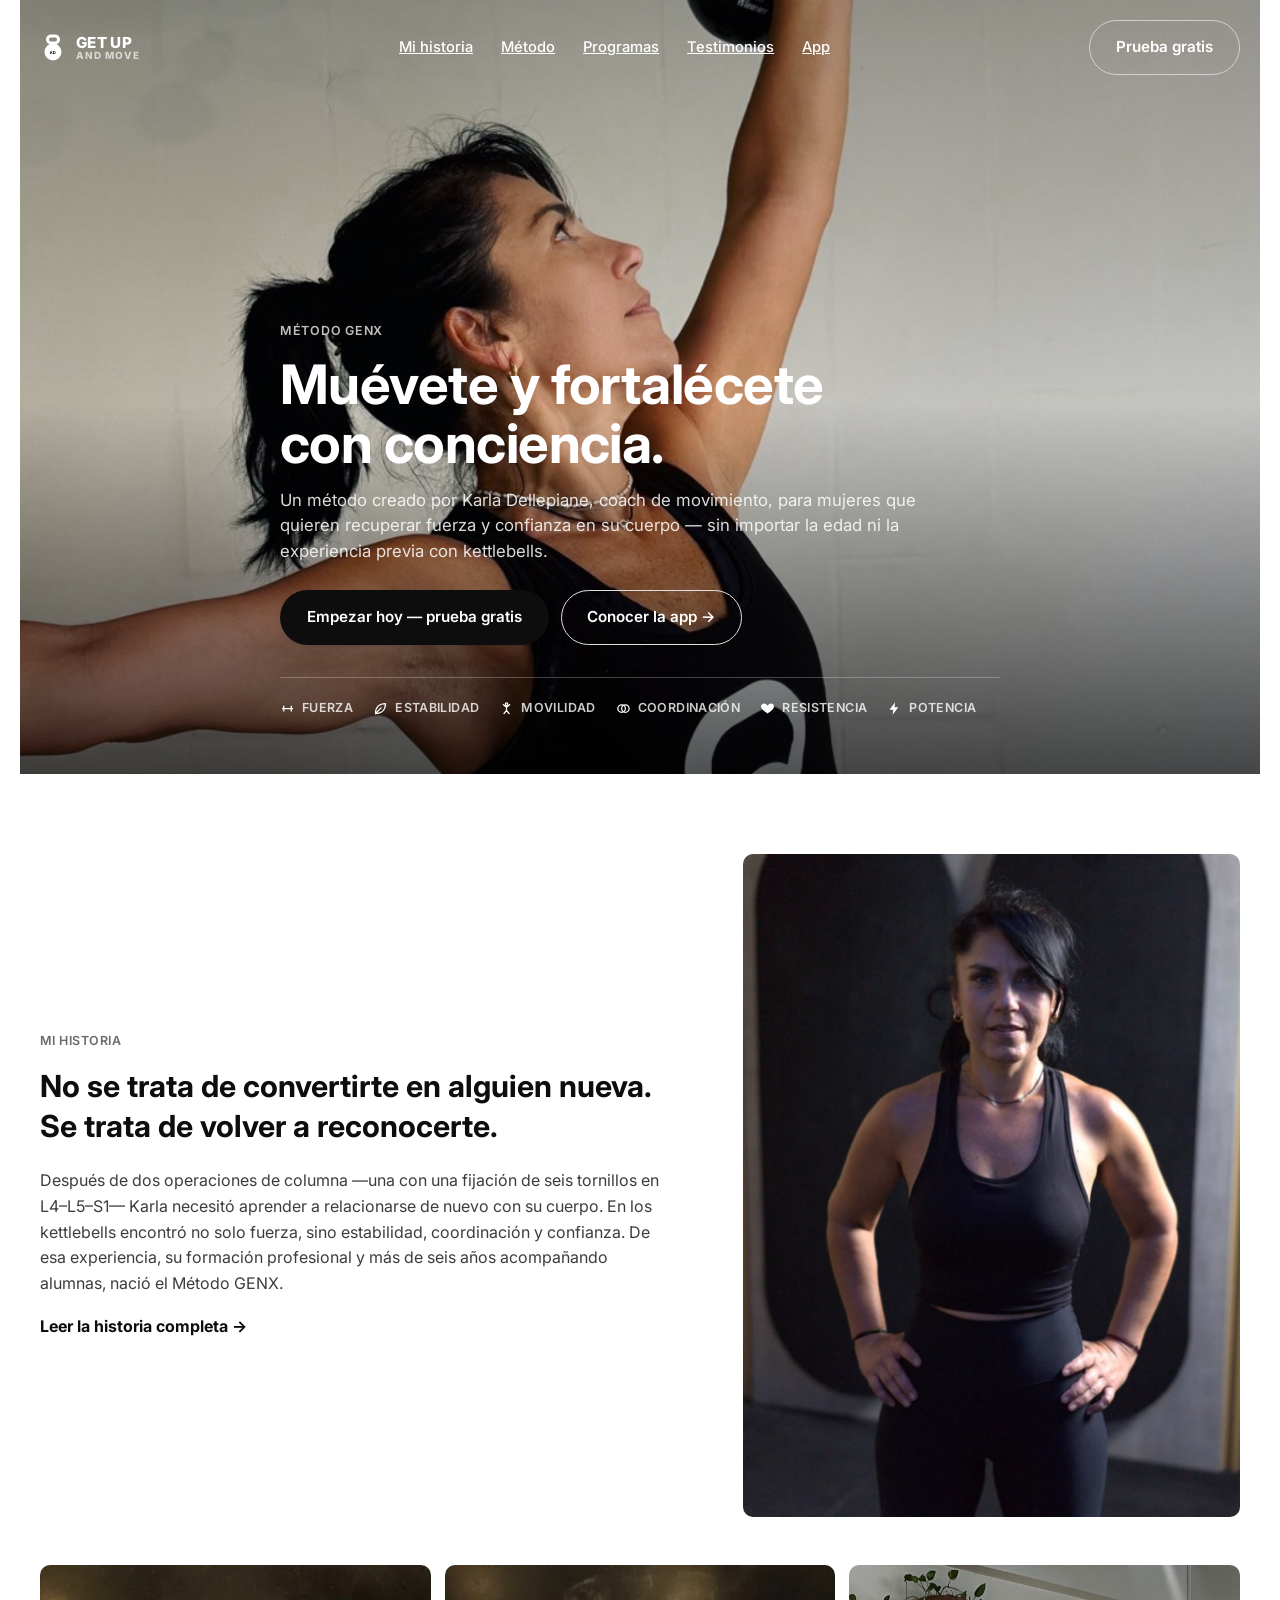
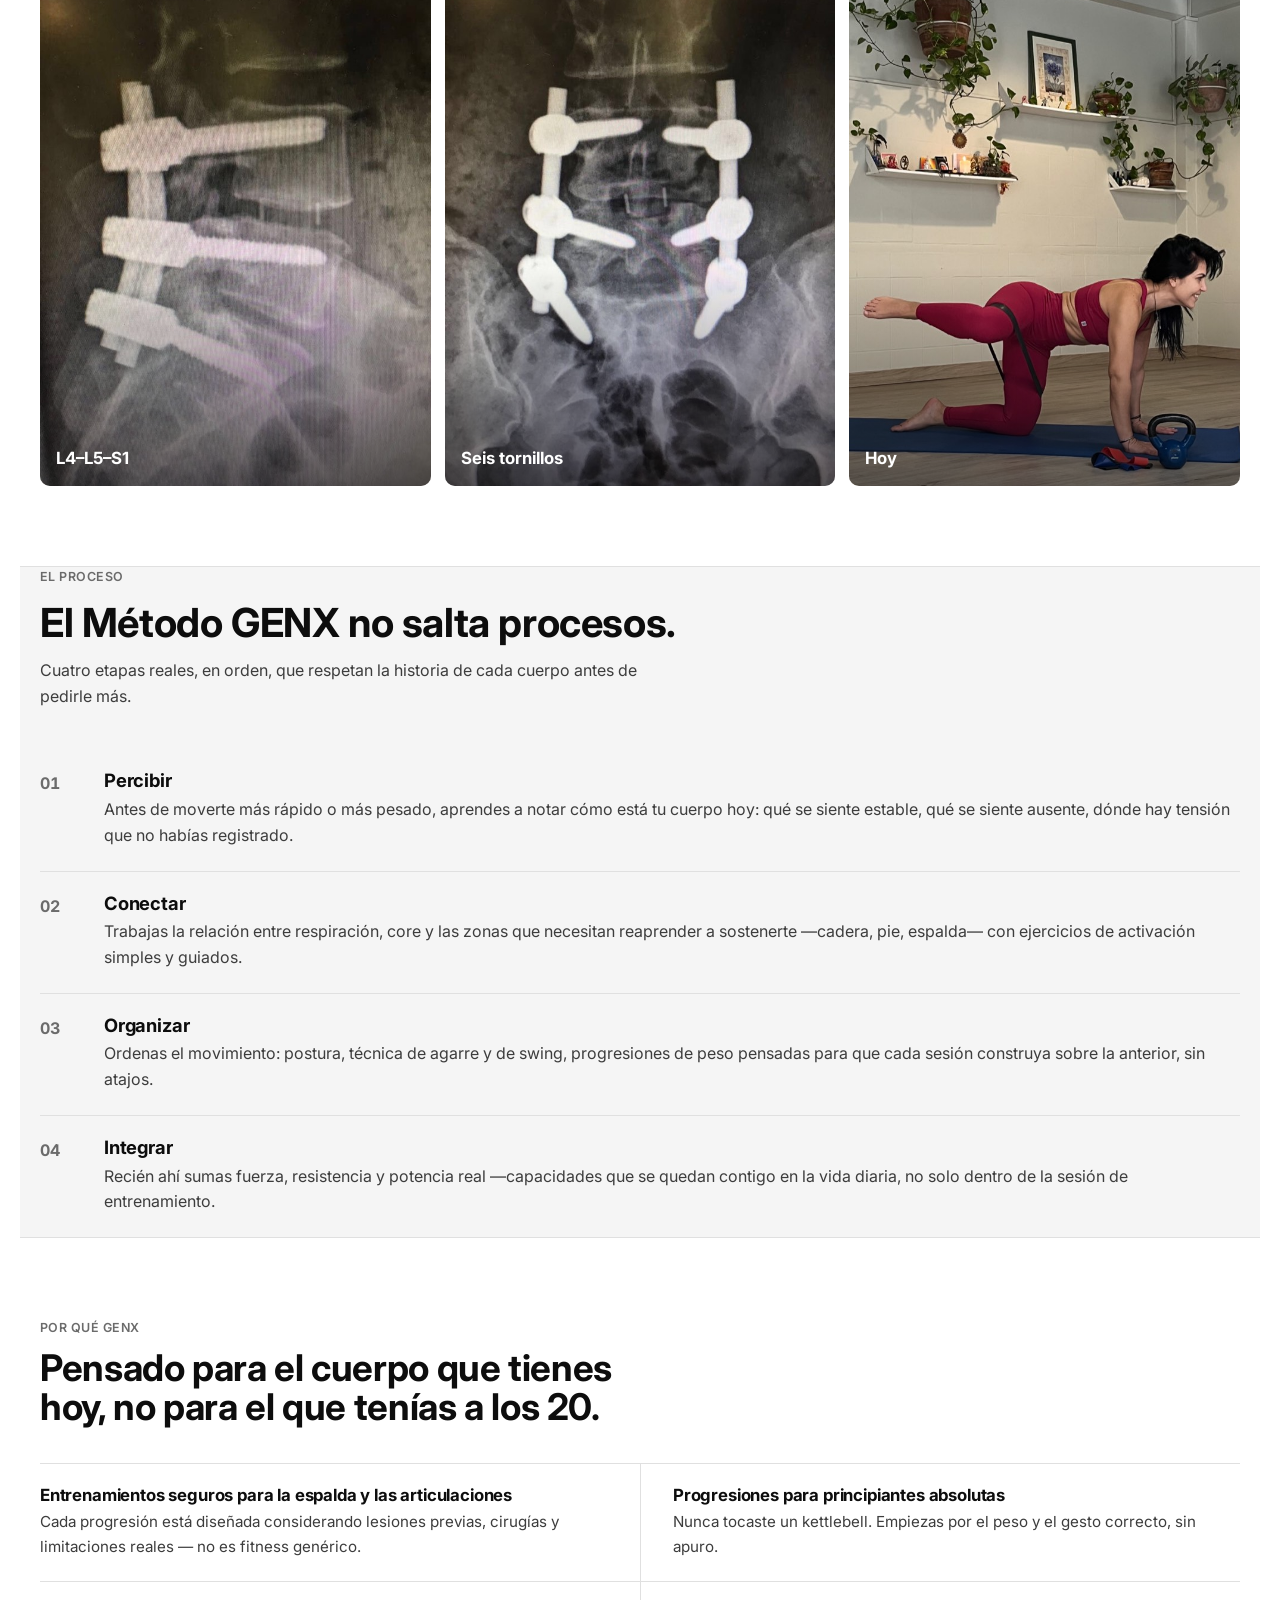
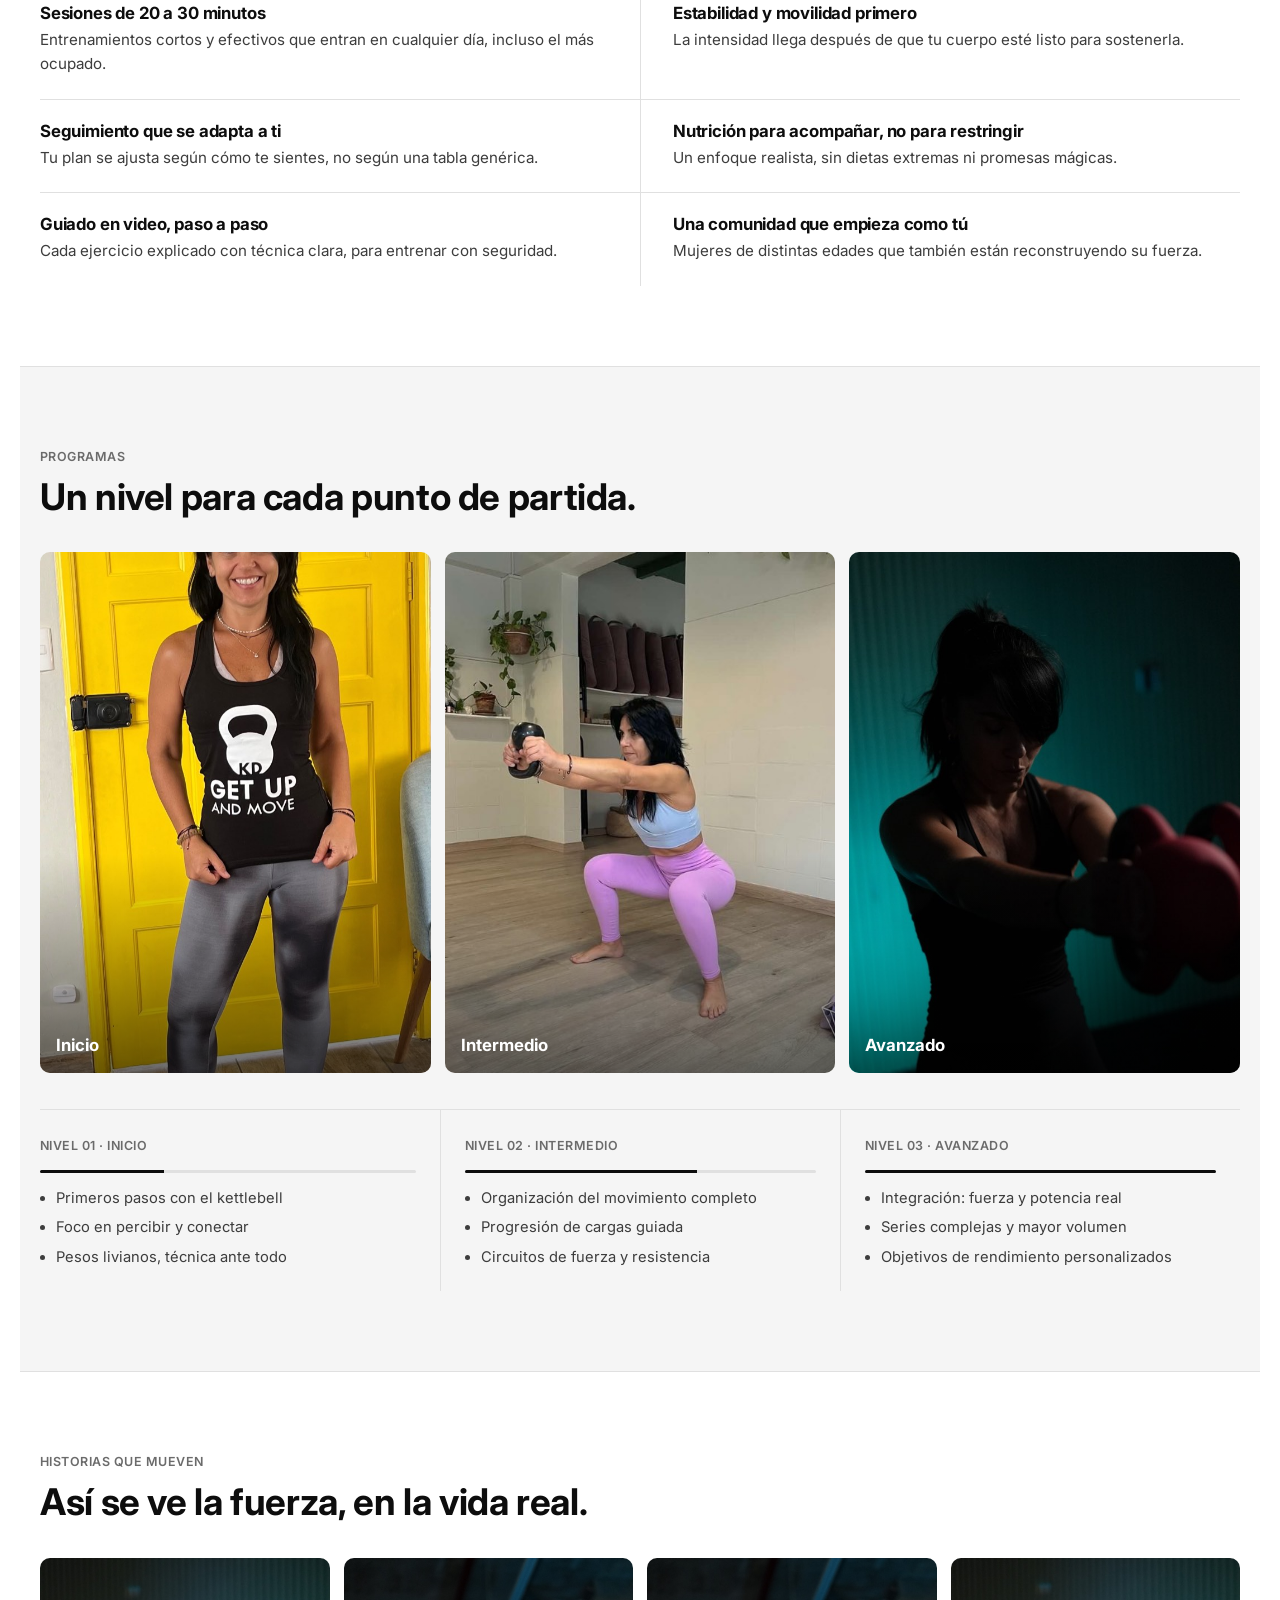
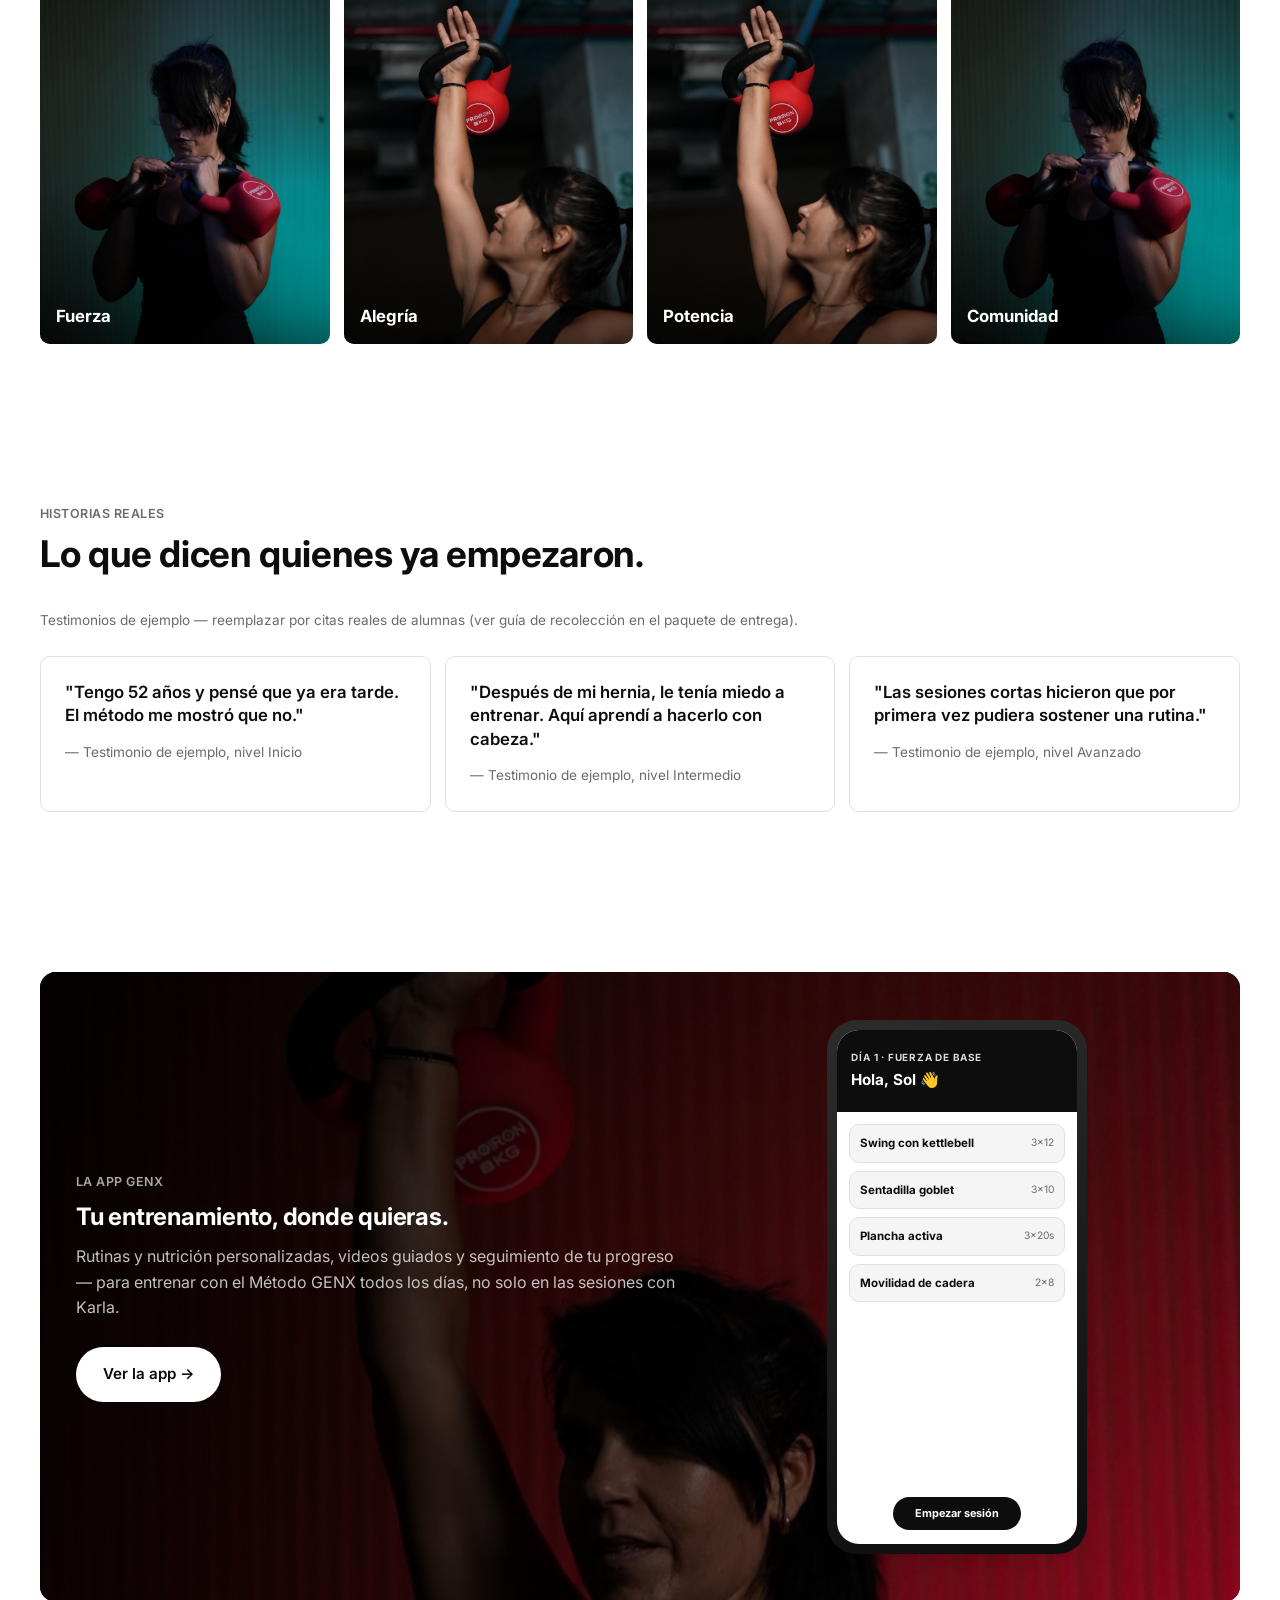
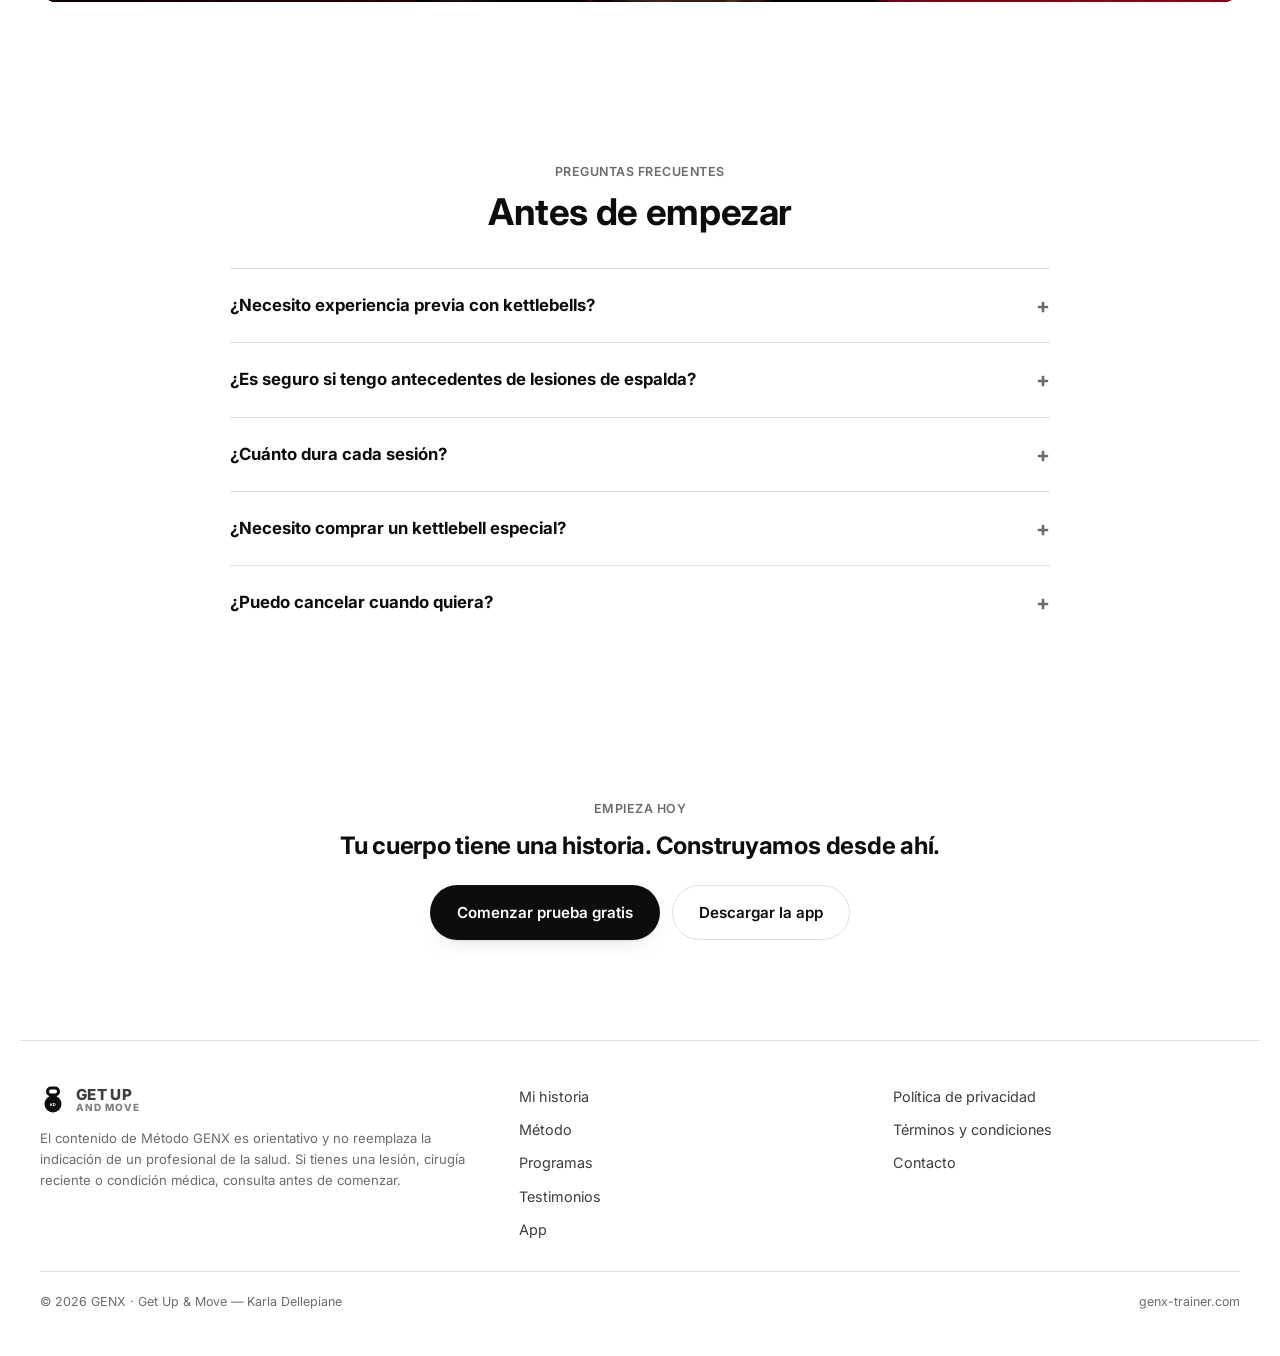
==== commit 386591df: "Reemplazar fotos de Fuerza y Alegria en "Historias que mueven" Co-Authored-By: Claude Sonnet 5 <nore" ====
--- a/index.html
+++ b/index.html
@@ -196,8 +196,8 @@
         <h2>Así se ve la fuerza, en la vida real.</h2>
       </div>
       <div class="photo-grid cols-4">
-        <figure class="photo-card"><img src="img/accion-karla.jpg" alt="Karla Dellepiane entrenando con kettlebell"><figcaption>Fuerza</figcaption></figure>
-        <figure class="photo-card"><img src="img/story3.jpg" alt="Karla Dellepiane entrenando con kettlebell, sonriendo"><figcaption>Alegría</figcaption></figure>
+        <figure class="photo-card photo-card-fuerza"><img src="img/fuerza.jpg" alt="Karla Dellepiane sosteniendo dos kettlebells cruzadas al pecho"><figcaption>Fuerza</figcaption></figure>
+        <figure class="photo-card photo-card-alegria"><img src="img/alegria.jpg" alt="Karla Dellepiane presionando un kettlebell sobre su cabeza, sonriendo"><figcaption>Alegría</figcaption></figure>
         <figure class="photo-card photo-card-potencia"><img src="img/potencia.jpg" alt="Karla Dellepiane presionando un kettlebell sobre su cabeza"><figcaption>Potencia</figcaption></figure>
         <figure class="photo-card photo-card-comunidad"><img src="img/comunidad.jpg" alt="Karla Dellepiane sosteniendo dos kettlebells al pecho"><figcaption>Comunidad</figcaption></figure>
       </div>
--- a/styles.css
+++ b/styles.css
@@ -215,6 +215,8 @@
 @media (min-width:1000px){ .photo-grid.cols-4{ grid-template-columns:repeat(4,1fr); } }
 .photo-card{ position:relative; aspect-ratio:3/4; border-radius: var(--radius-m); overflow:hidden; margin:0; }
 .photo-card img{ width:100%; height:100%; object-fit:cover; object-position:center; }
+.photo-card-fuerza img{ object-position:center 25%; }
+.photo-card-alegria img{ object-position:center 22%; }
 .photo-card-potencia img{ object-position:center 22%; }
 .photo-card-comunidad img{ object-position:center 32%; }
 .photo-card::after{ content:""; position:absolute; inset:0; background:linear-gradient(0deg, rgba(0,0,0,.58) 0%, transparent 42%); }
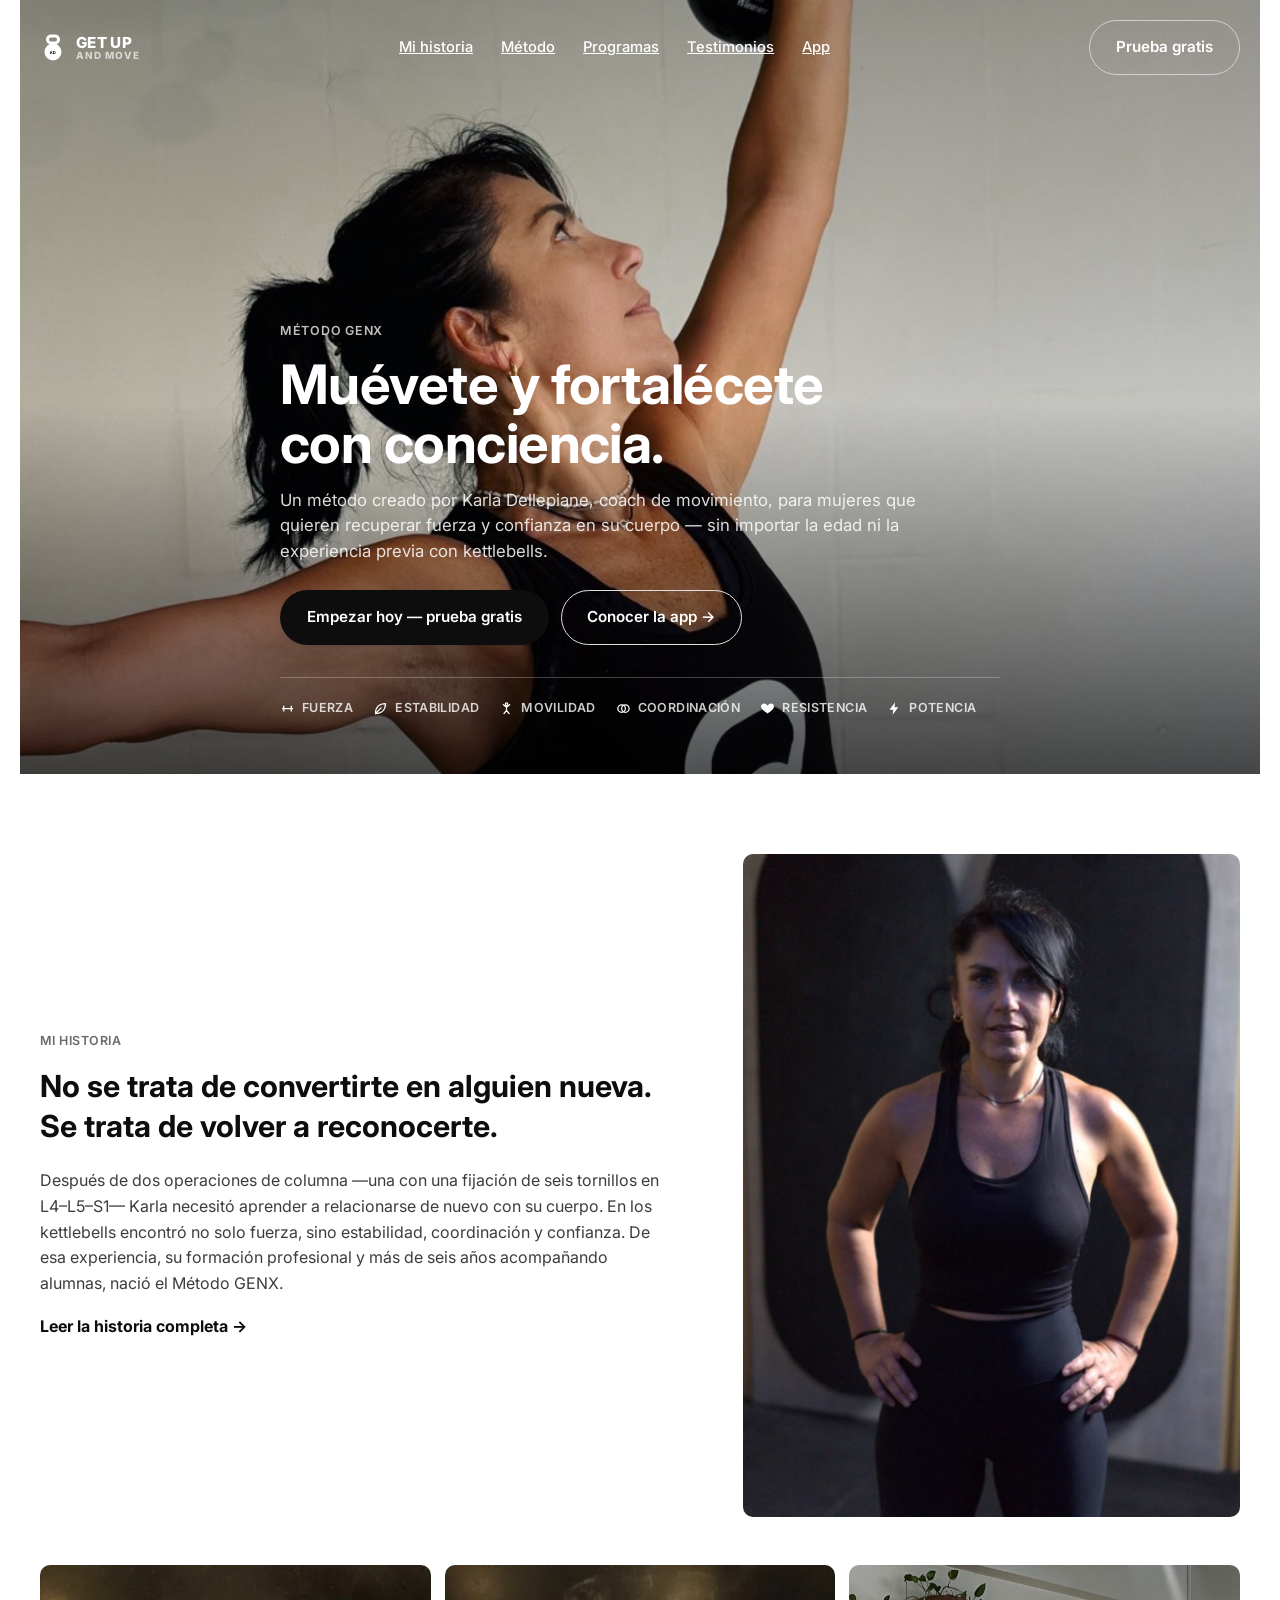
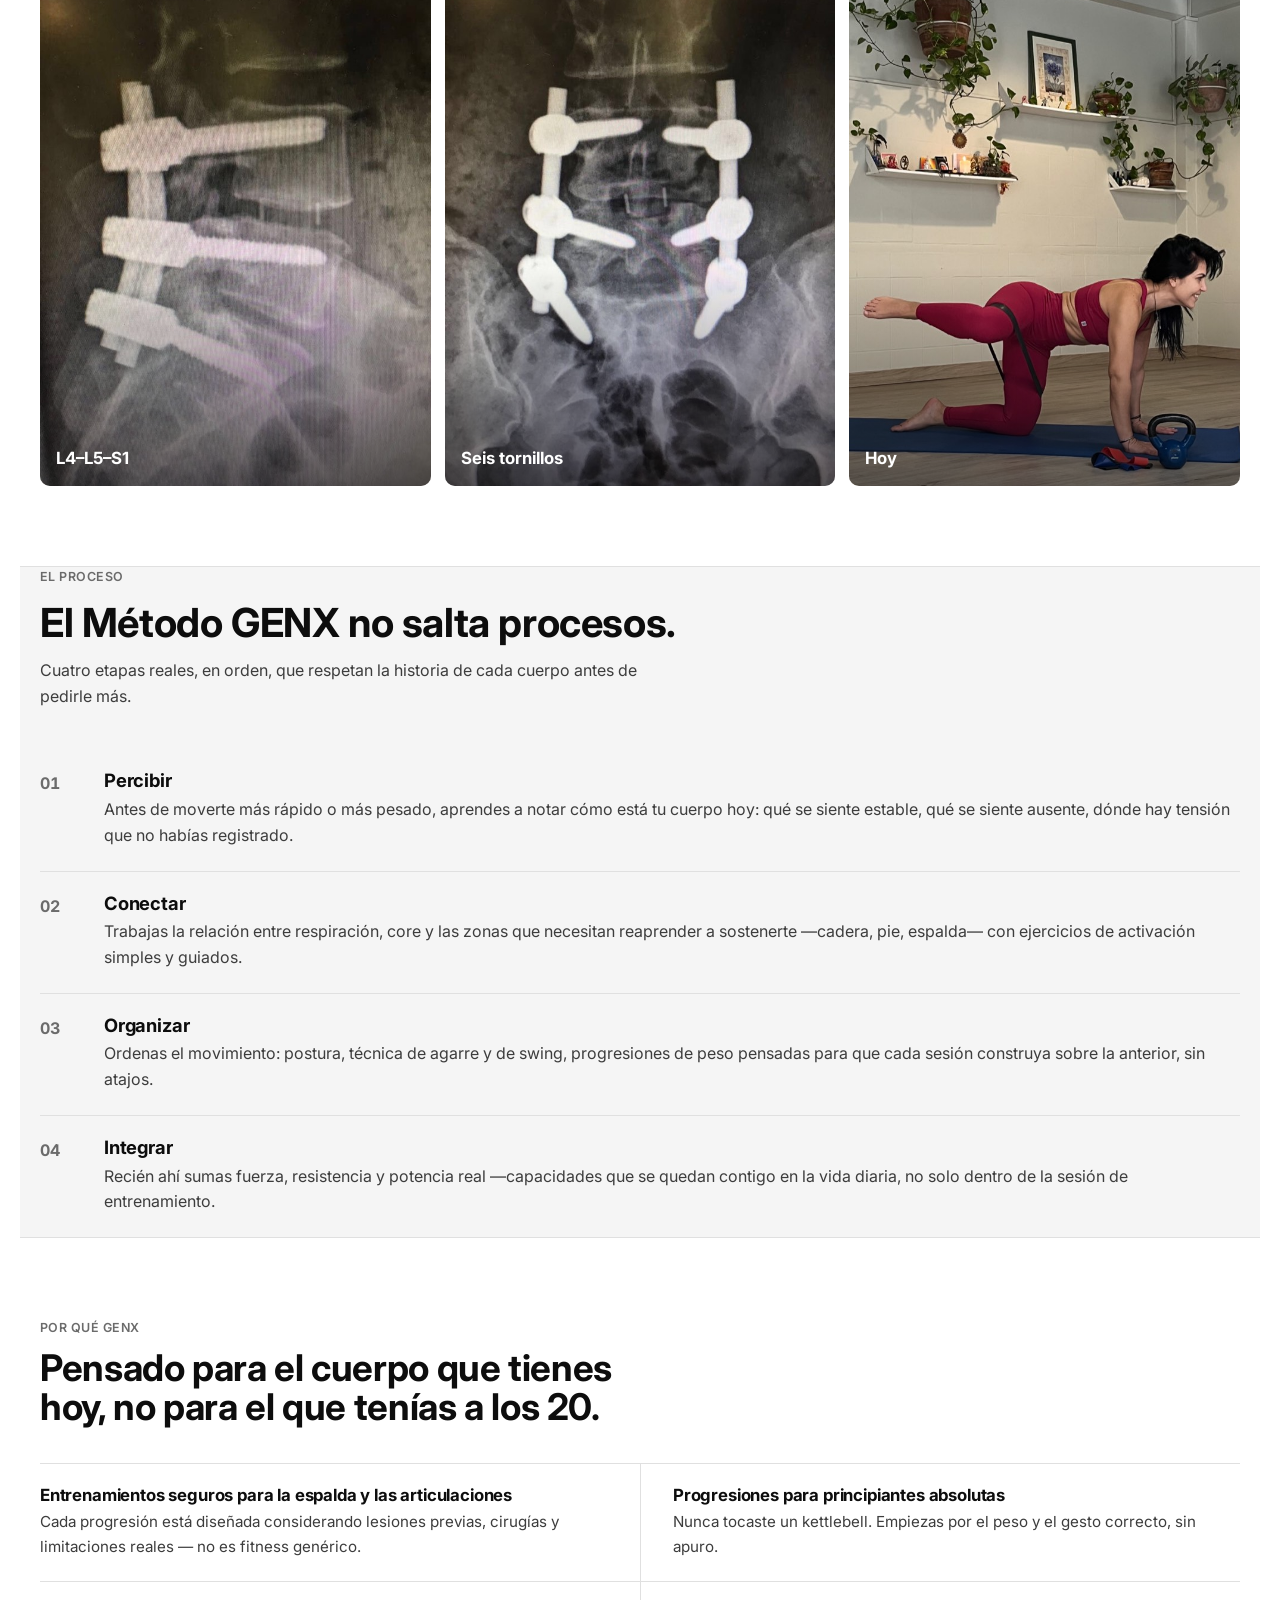
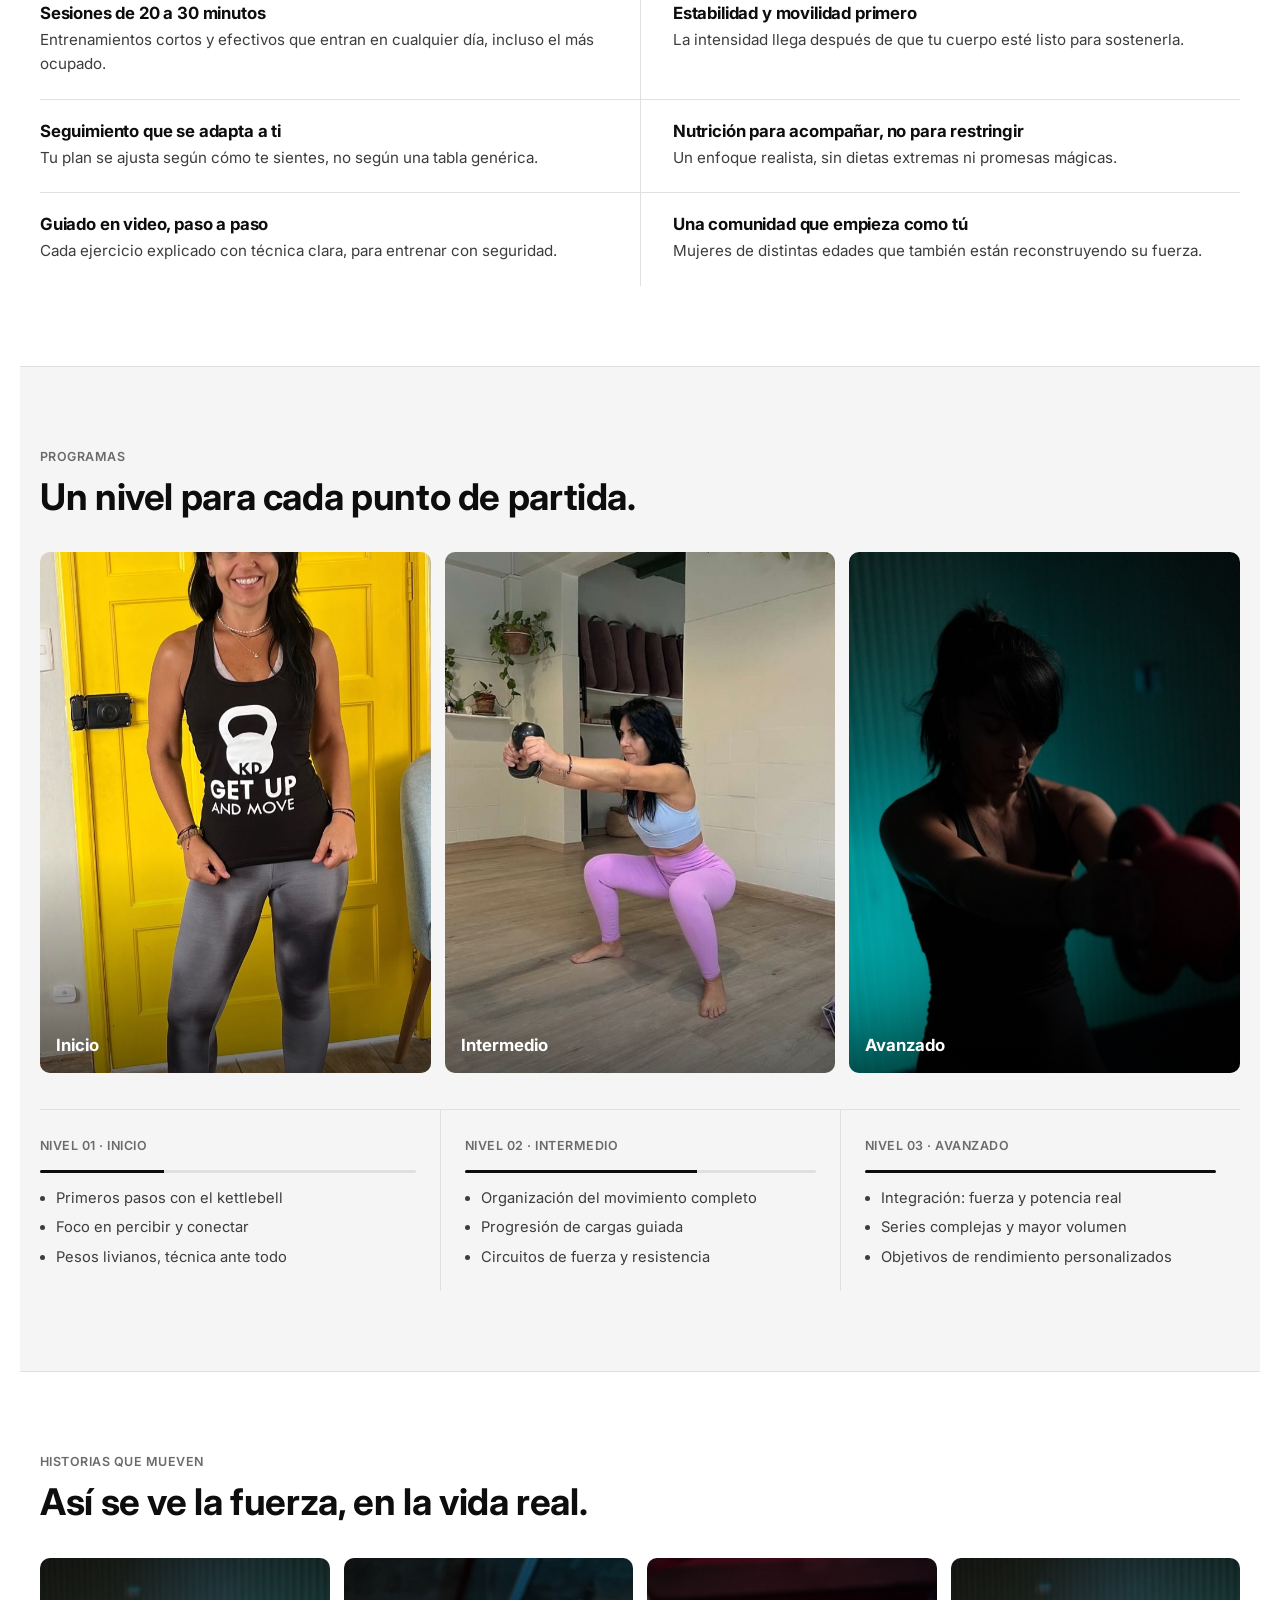
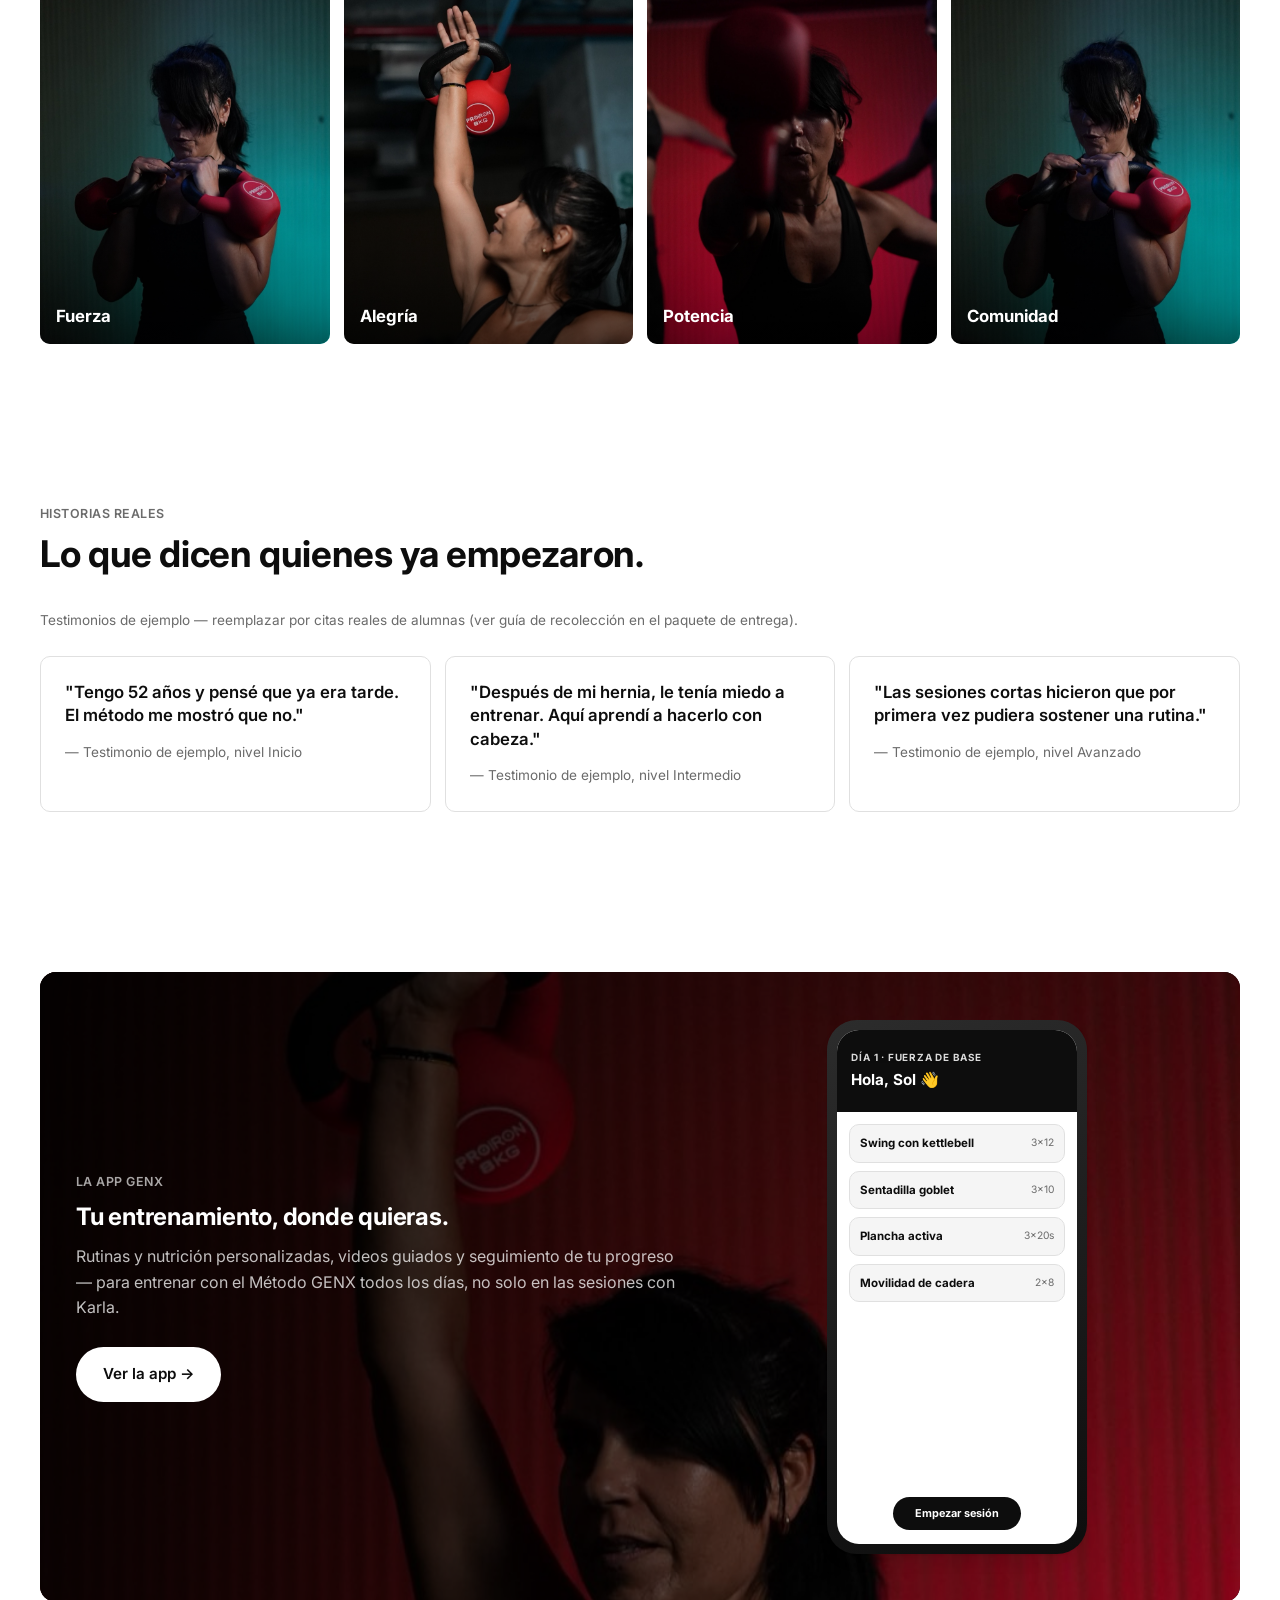
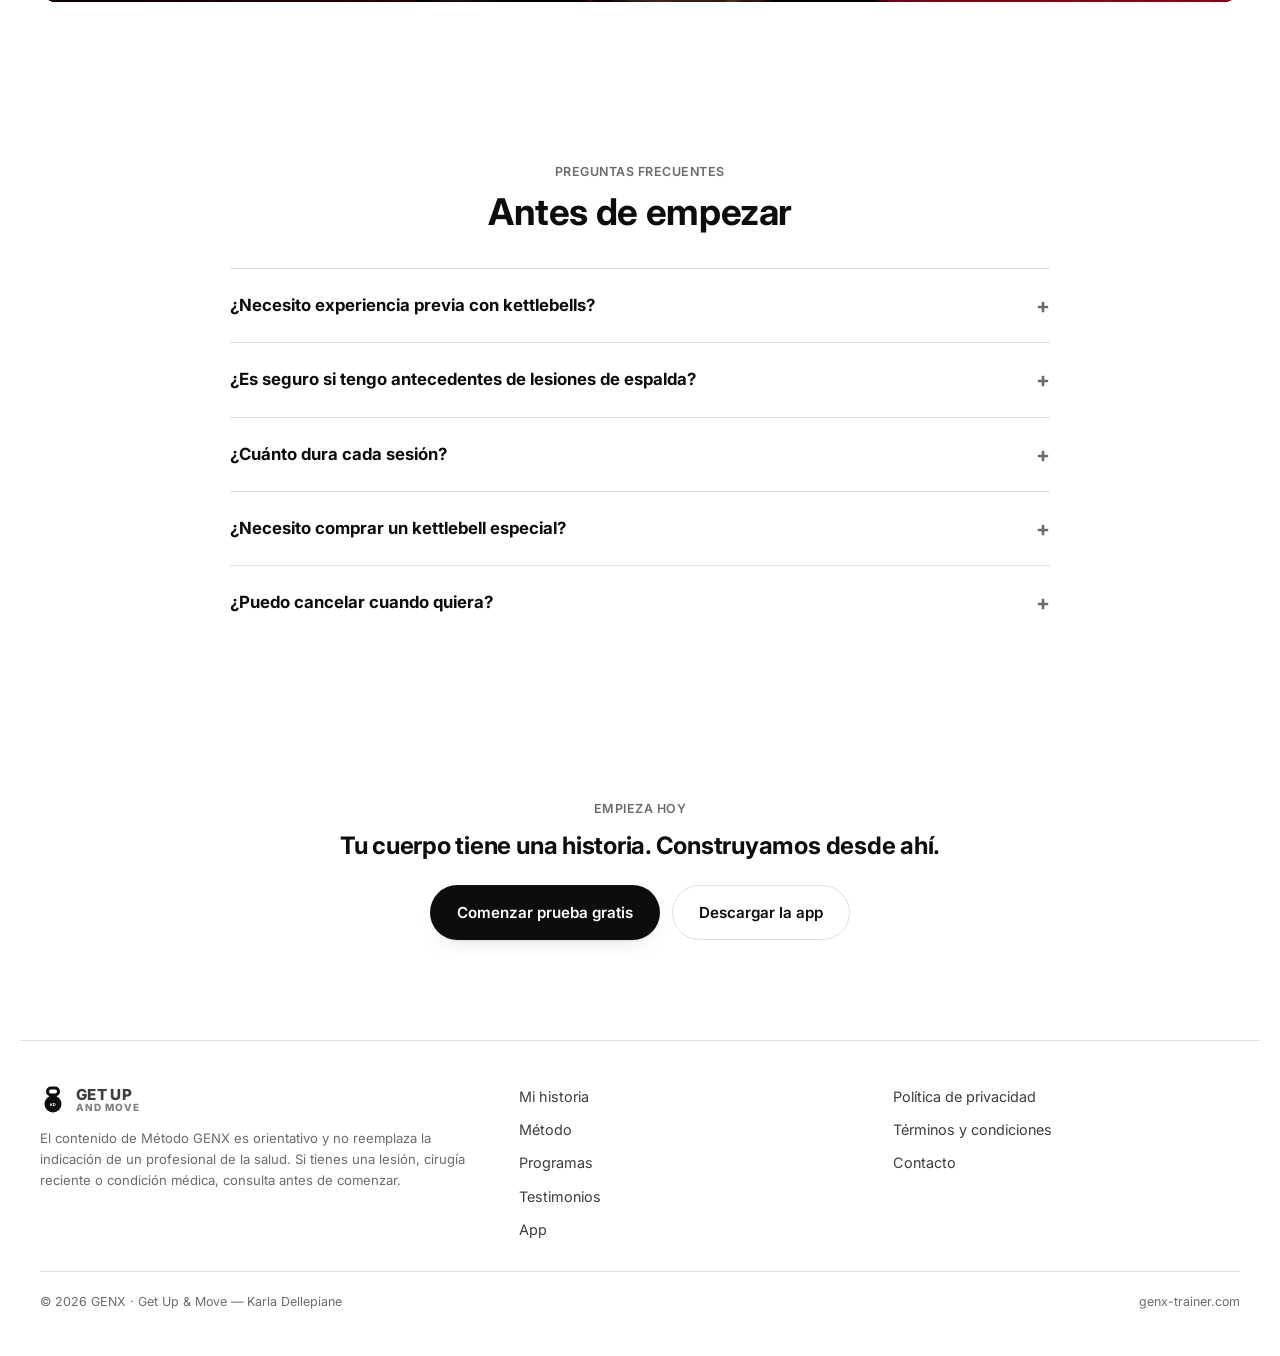
==== commit 951b52bd: "Reemplazar foto de Potencia en "Historias que mueven" Co-Authored-By: Claude Sonnet 5 <noreply@anthr" ====
--- a/index.html
+++ b/index.html
@@ -198,7 +198,7 @@
       <div class="photo-grid cols-4">
         <figure class="photo-card photo-card-fuerza"><img src="img/fuerza.jpg" alt="Karla Dellepiane sosteniendo dos kettlebells cruzadas al pecho"><figcaption>Fuerza</figcaption></figure>
         <figure class="photo-card photo-card-alegria"><img src="img/alegria.jpg" alt="Karla Dellepiane presionando un kettlebell sobre su cabeza, sonriendo"><figcaption>Alegría</figcaption></figure>
-        <figure class="photo-card photo-card-potencia"><img src="img/potencia.jpg" alt="Karla Dellepiane presionando un kettlebell sobre su cabeza"><figcaption>Potencia</figcaption></figure>
+        <figure class="photo-card photo-card-potencia"><img src="img/potencia.jpg" alt="Karla Dellepiane extendiendo un kettlebell hacia la cámara"><figcaption>Potencia</figcaption></figure>
         <figure class="photo-card photo-card-comunidad"><img src="img/comunidad.jpg" alt="Karla Dellepiane sosteniendo dos kettlebells al pecho"><figcaption>Comunidad</figcaption></figure>
       </div>
     </div>
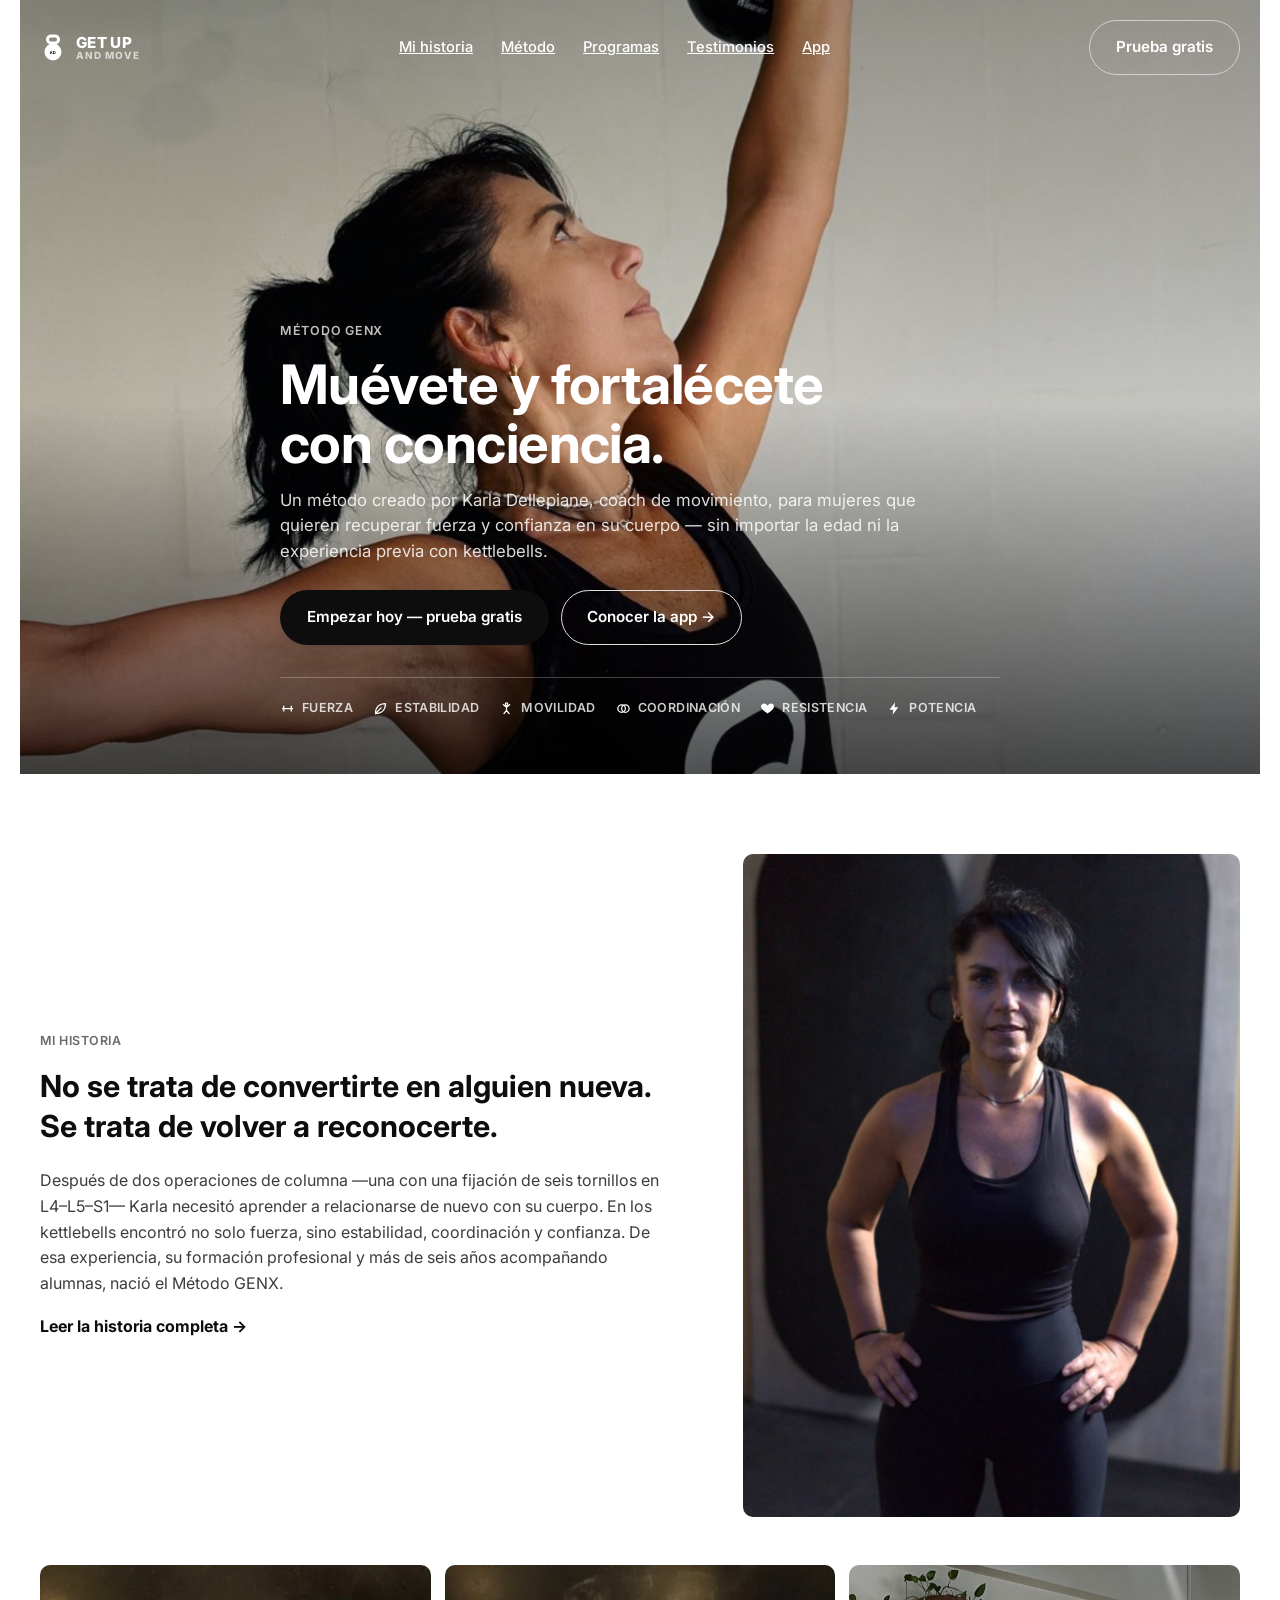
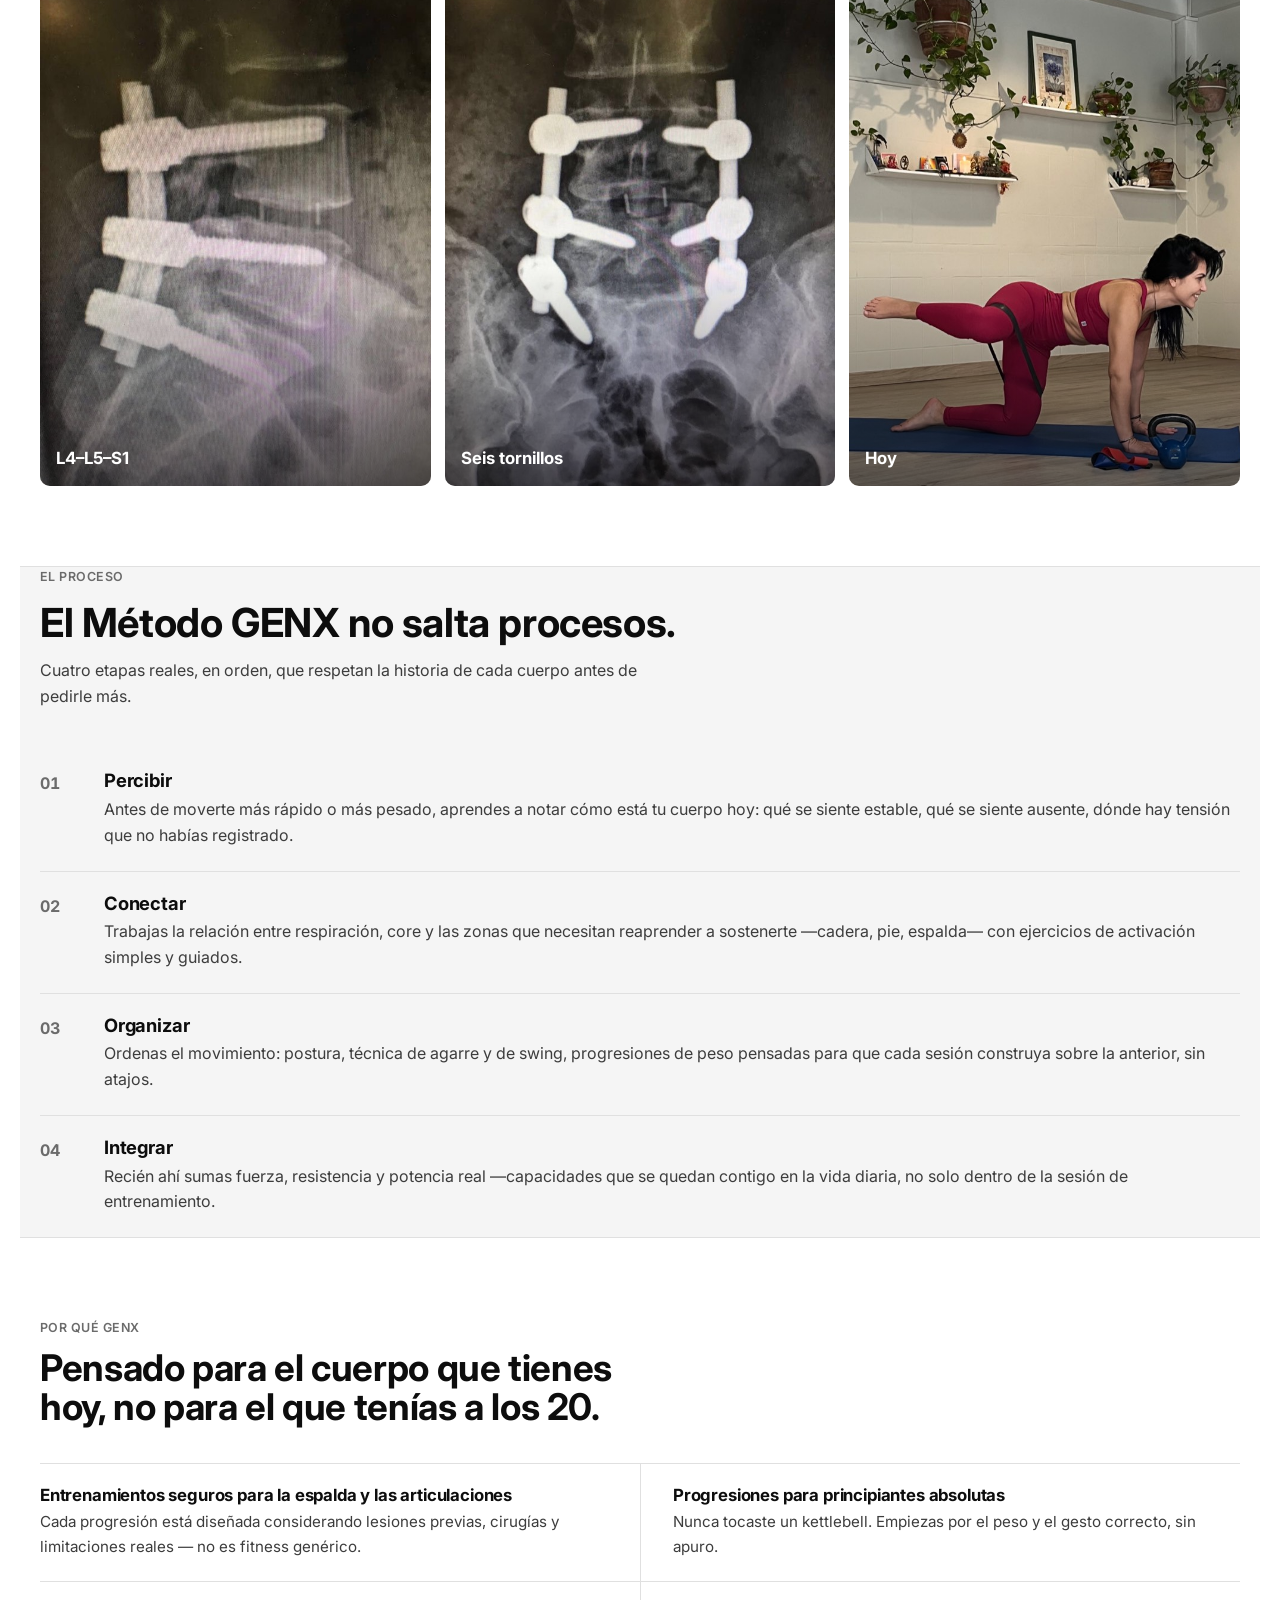
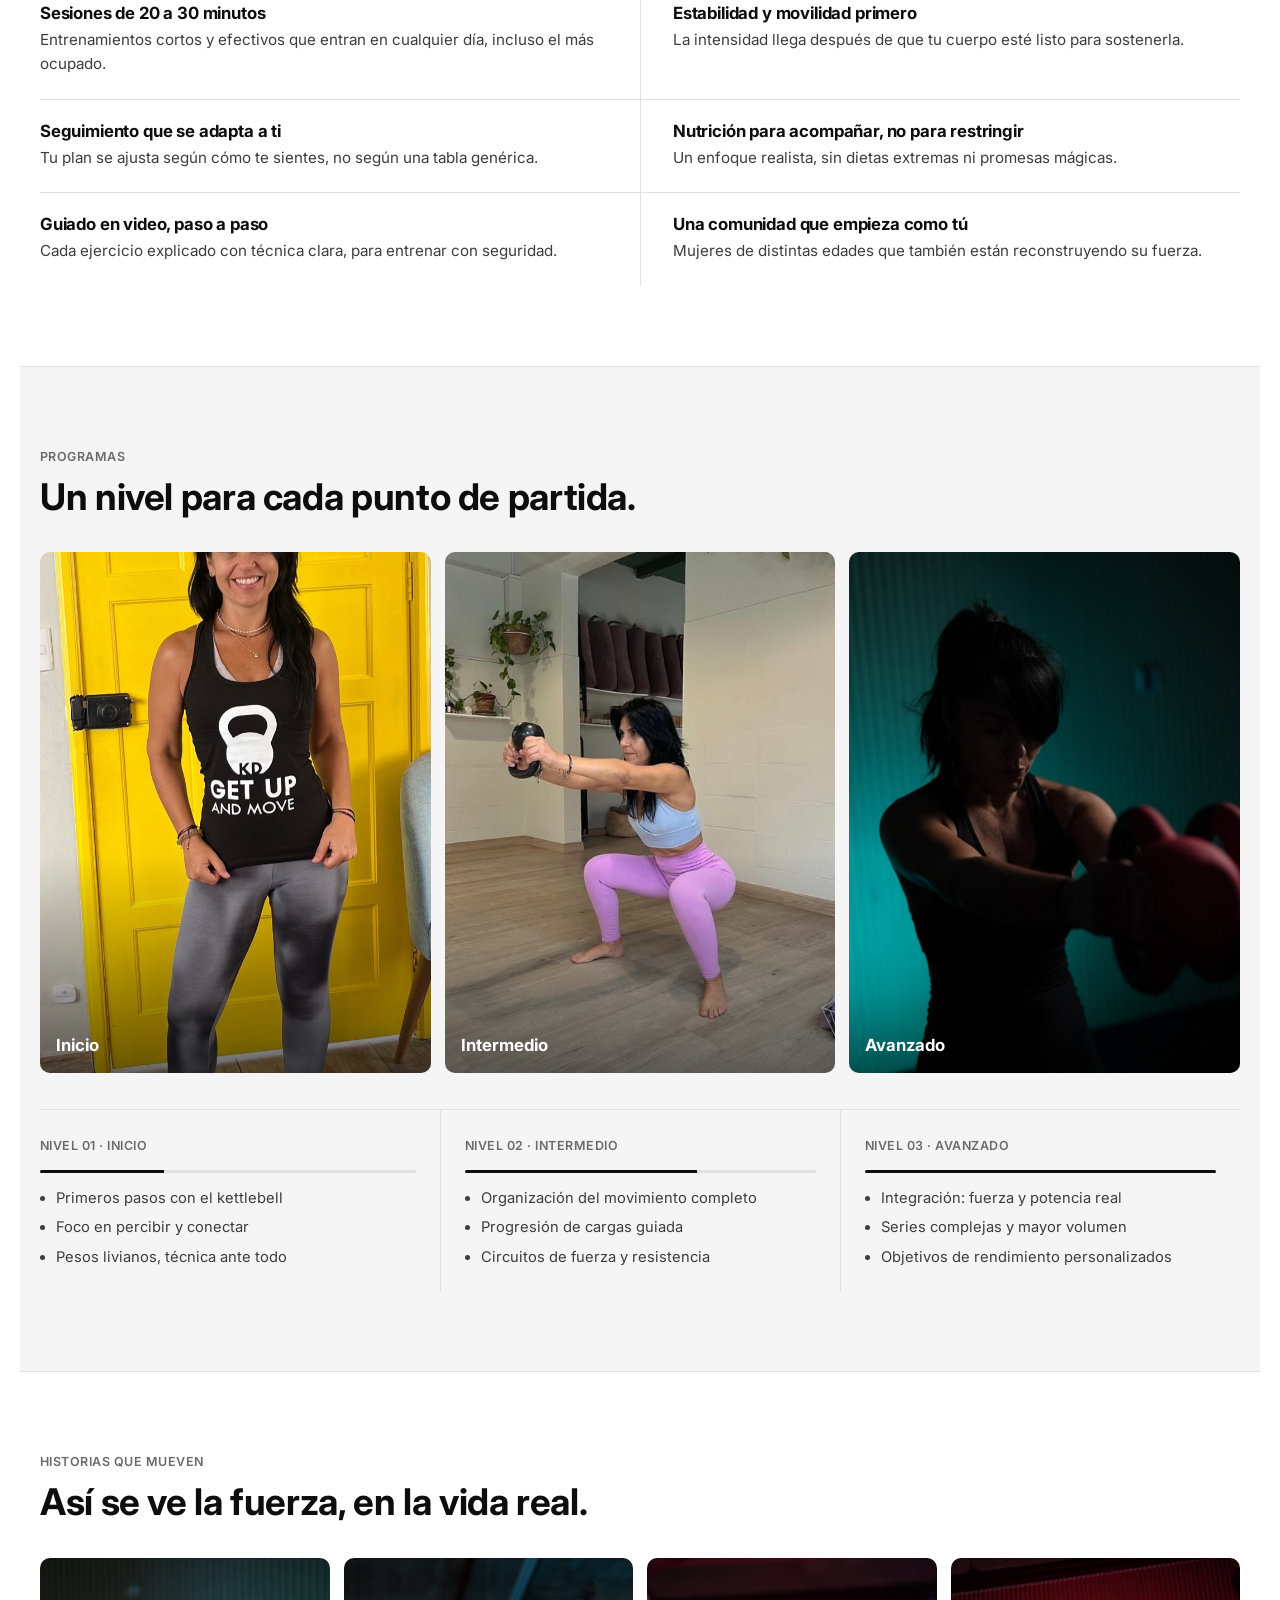
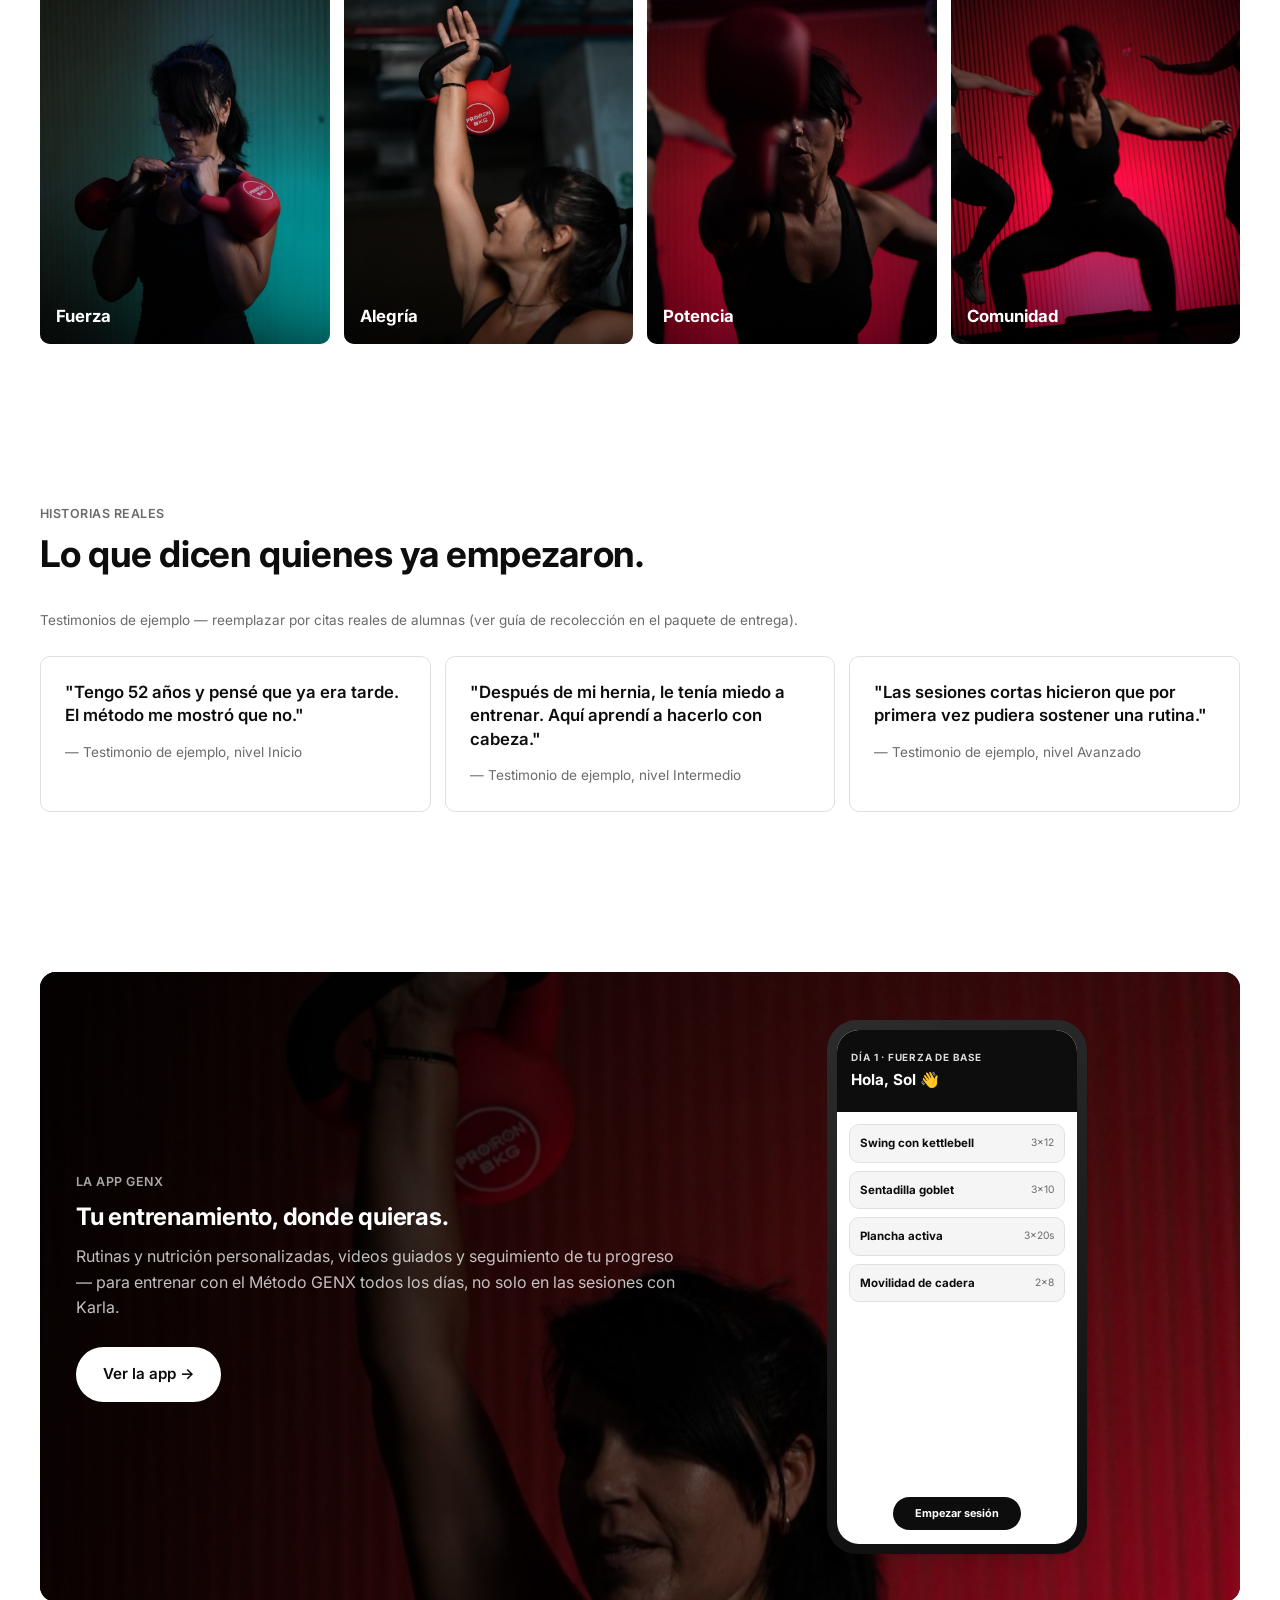
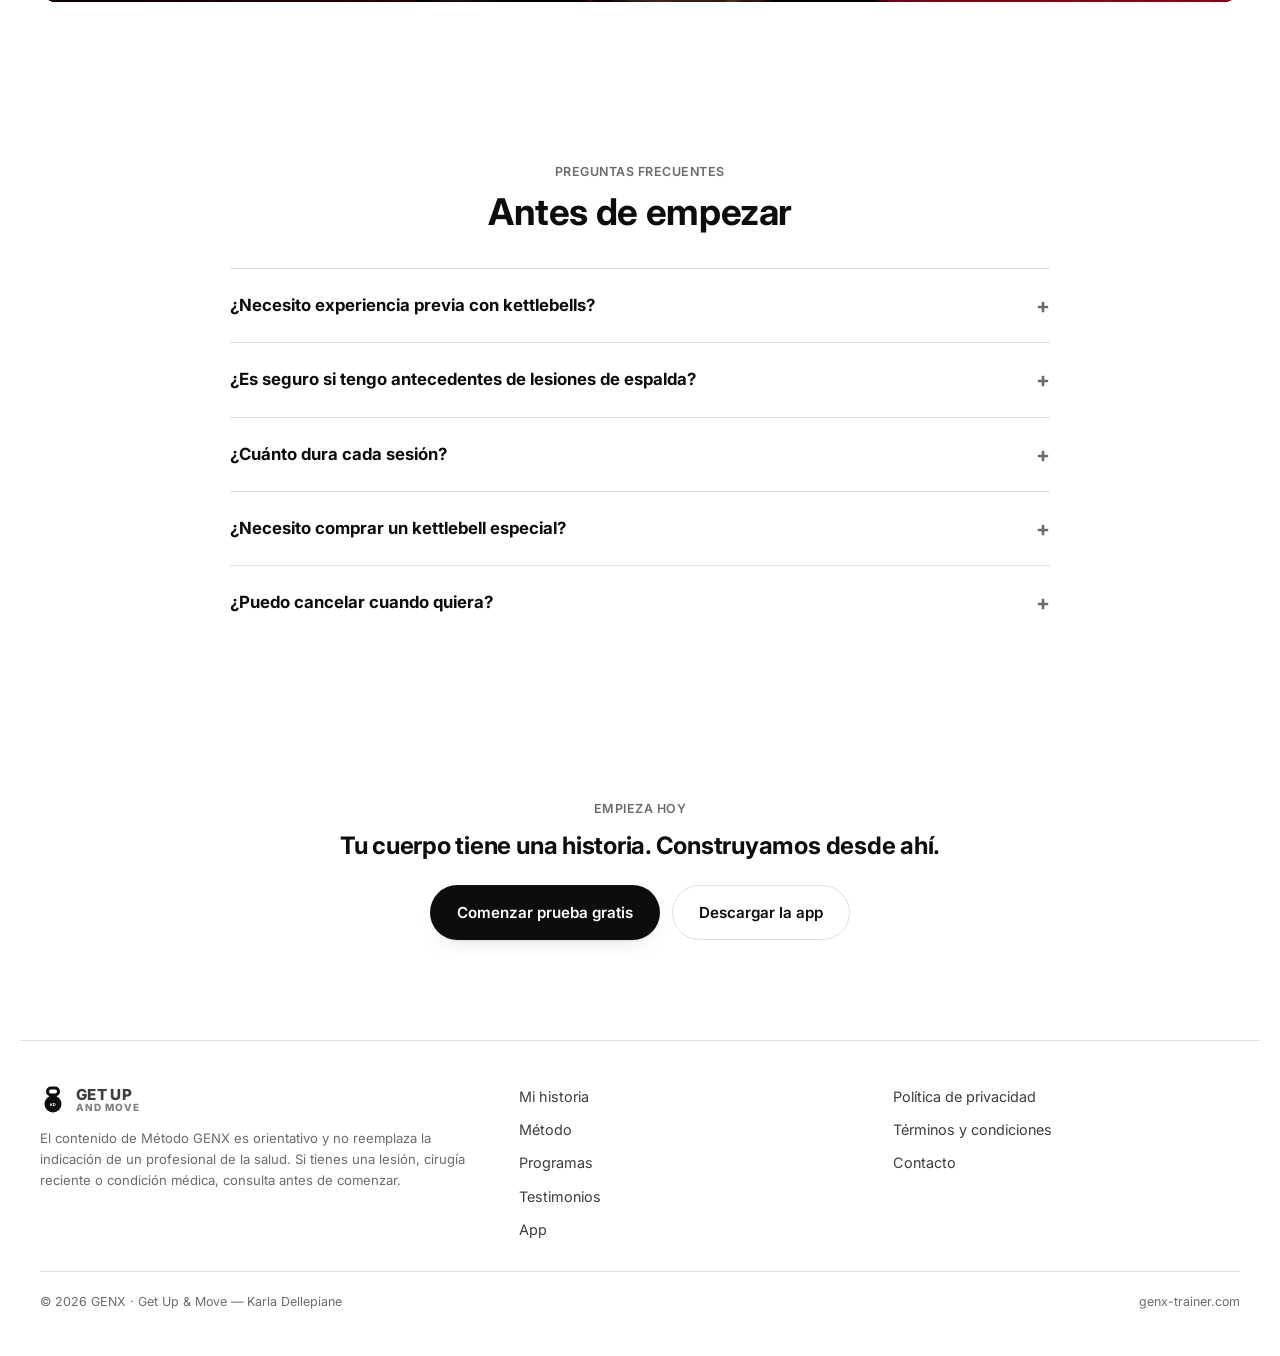
==== commit 492cb5f7: "Reemplazar foto de Comunidad en "Historias que mueven" Co-Authored-By: Claude Sonnet 5 <noreply@anth" ====
--- a/index.html
+++ b/index.html
@@ -199,7 +199,7 @@
         <figure class="photo-card photo-card-fuerza"><img src="img/fuerza.jpg" alt="Karla Dellepiane sosteniendo dos kettlebells cruzadas al pecho"><figcaption>Fuerza</figcaption></figure>
         <figure class="photo-card photo-card-alegria"><img src="img/alegria.jpg" alt="Karla Dellepiane presionando un kettlebell sobre su cabeza, sonriendo"><figcaption>Alegría</figcaption></figure>
         <figure class="photo-card photo-card-potencia"><img src="img/potencia.jpg" alt="Karla Dellepiane extendiendo un kettlebell hacia la cámara"><figcaption>Potencia</figcaption></figure>
-        <figure class="photo-card photo-card-comunidad"><img src="img/comunidad.jpg" alt="Karla Dellepiane sosteniendo dos kettlebells al pecho"><figcaption>Comunidad</figcaption></figure>
+        <figure class="photo-card photo-card-comunidad"><img src="img/comunidad.jpg" alt="Karla Dellepiane entrenando en clase grupal con otras alumnas"><figcaption>Comunidad</figcaption></figure>
       </div>
     </div>
   </section>
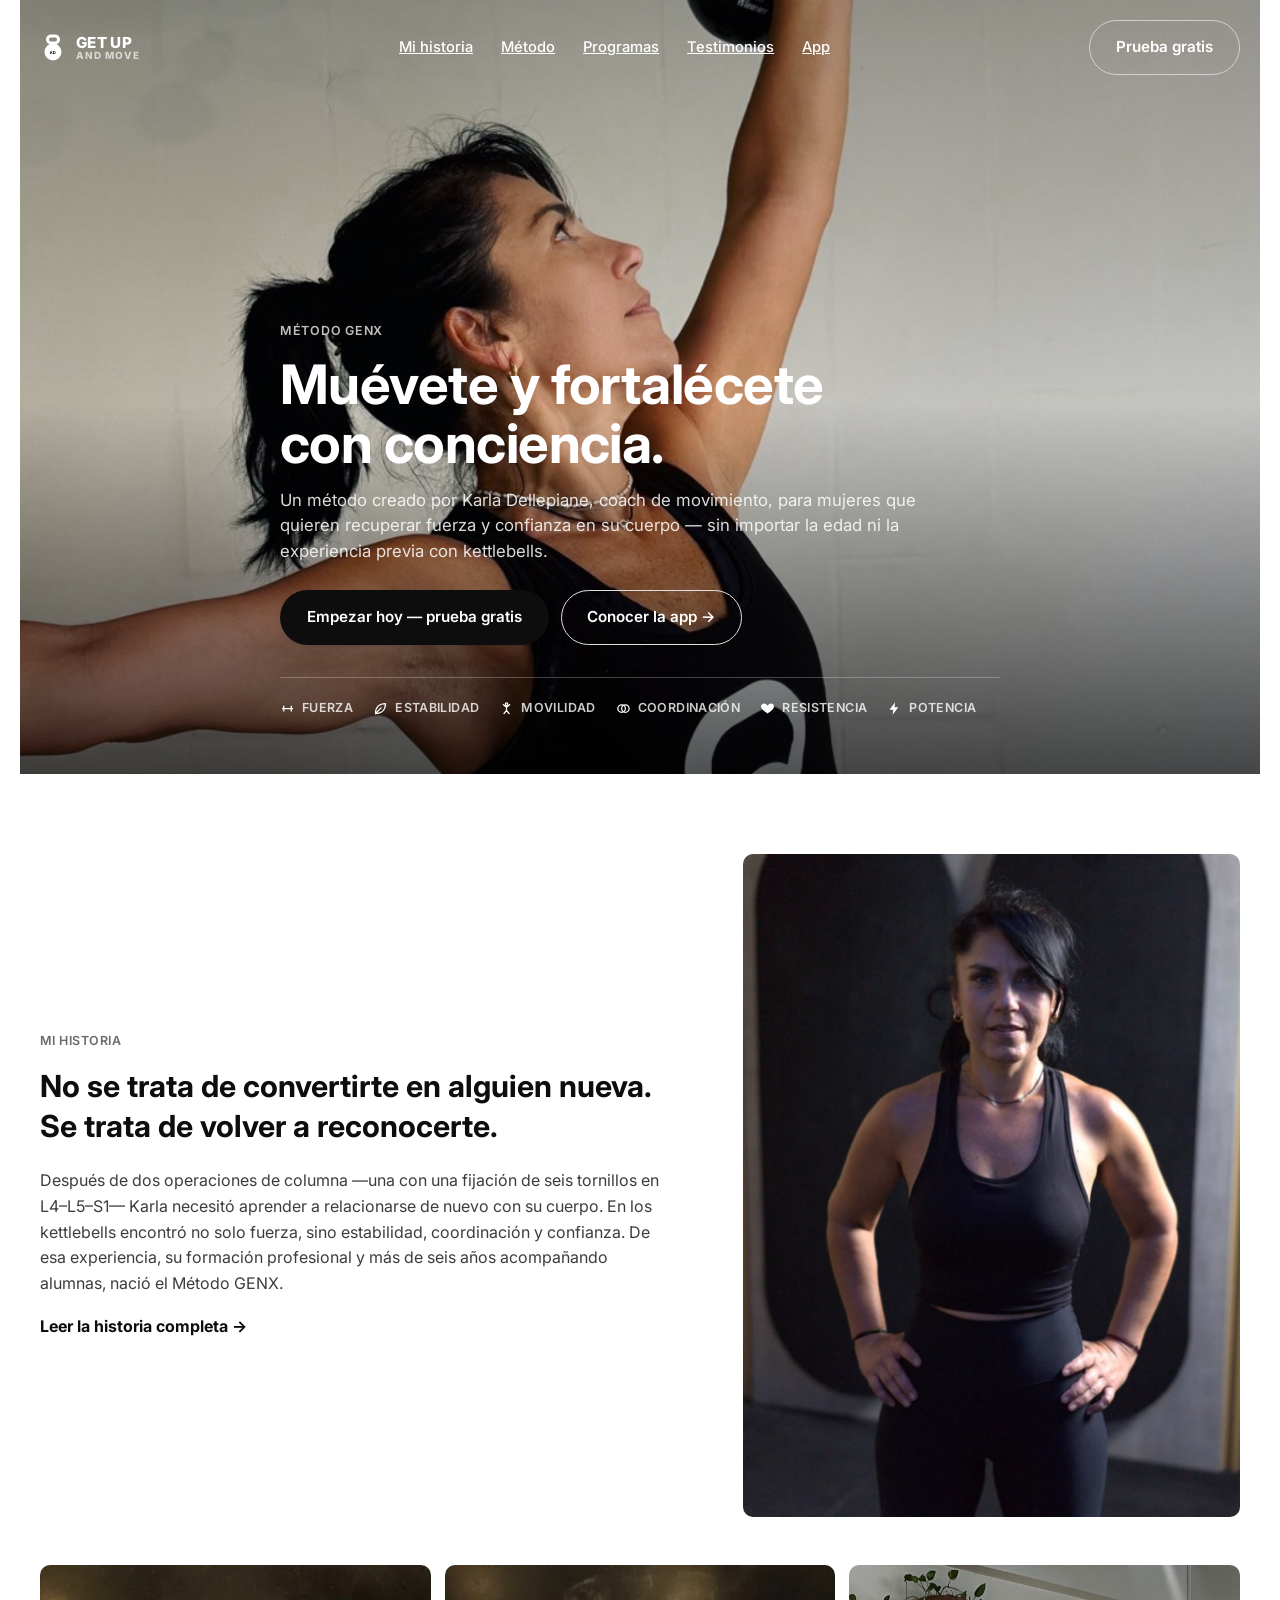
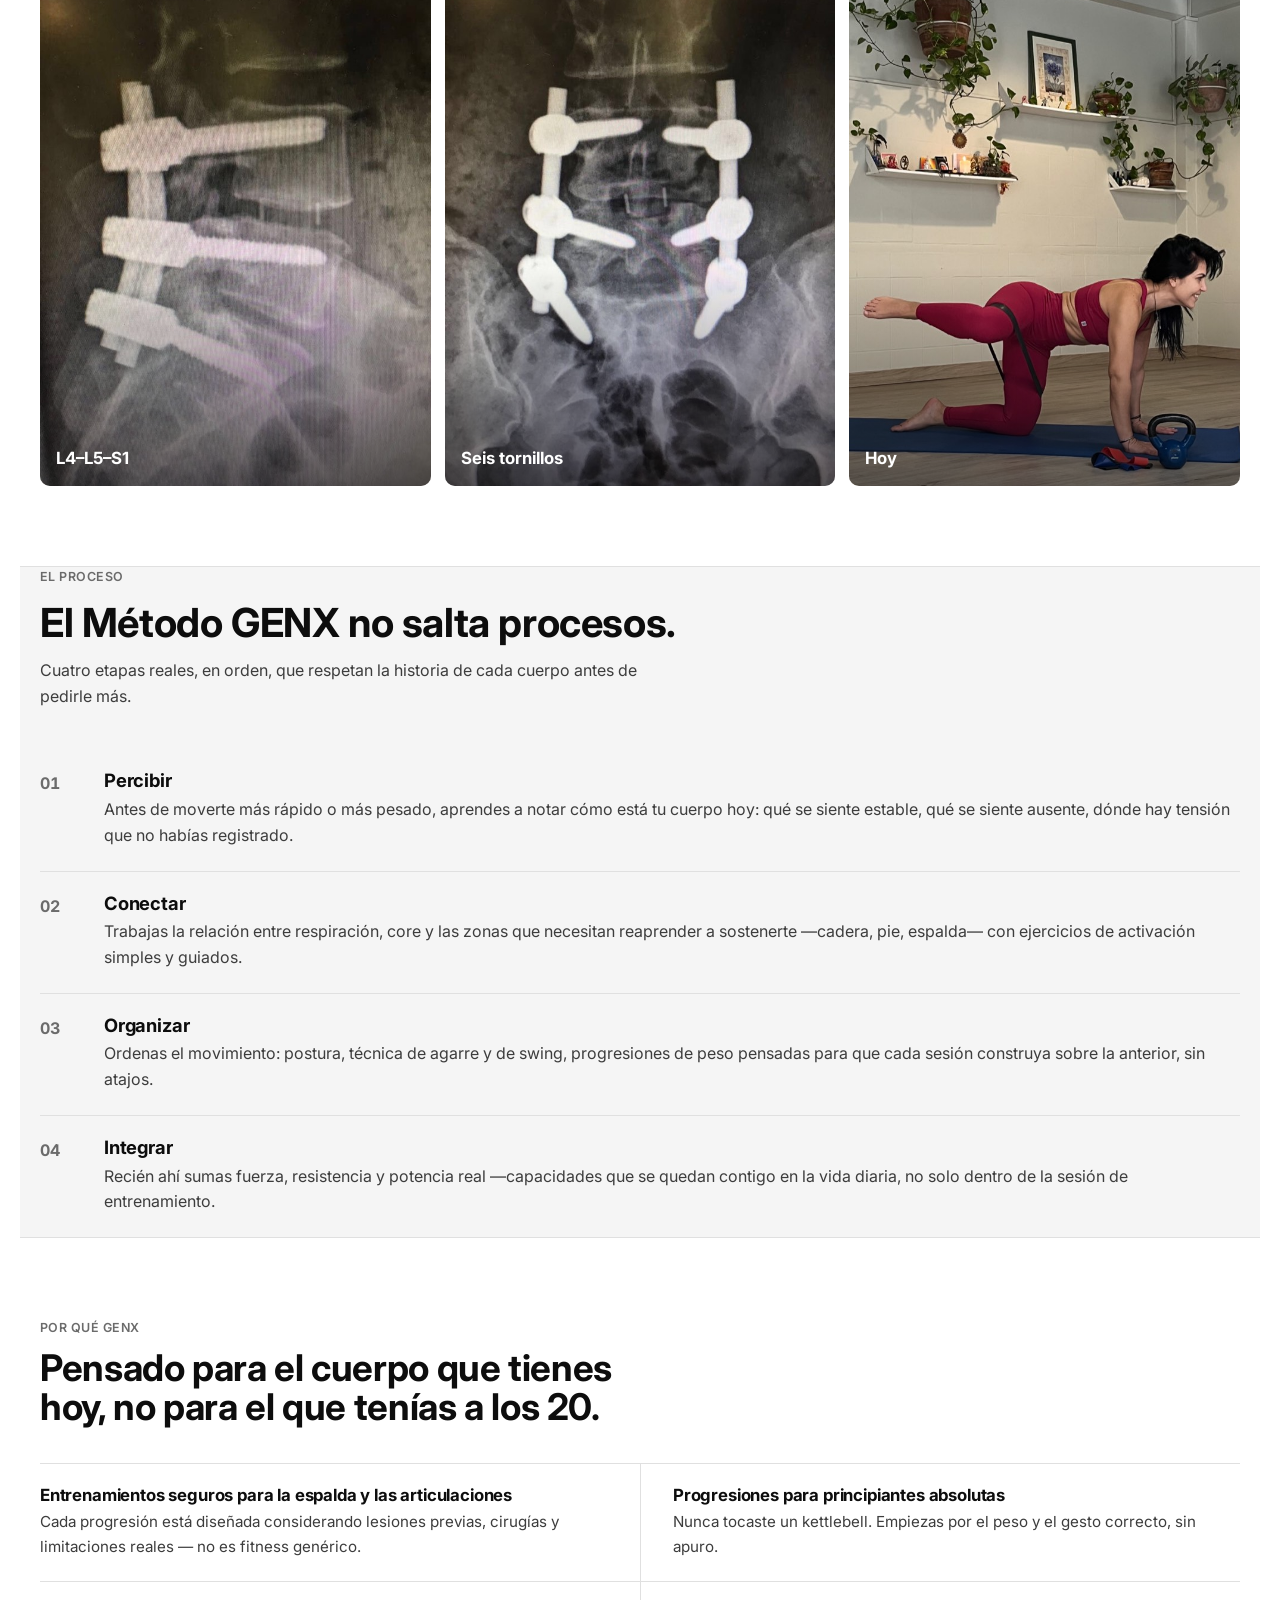
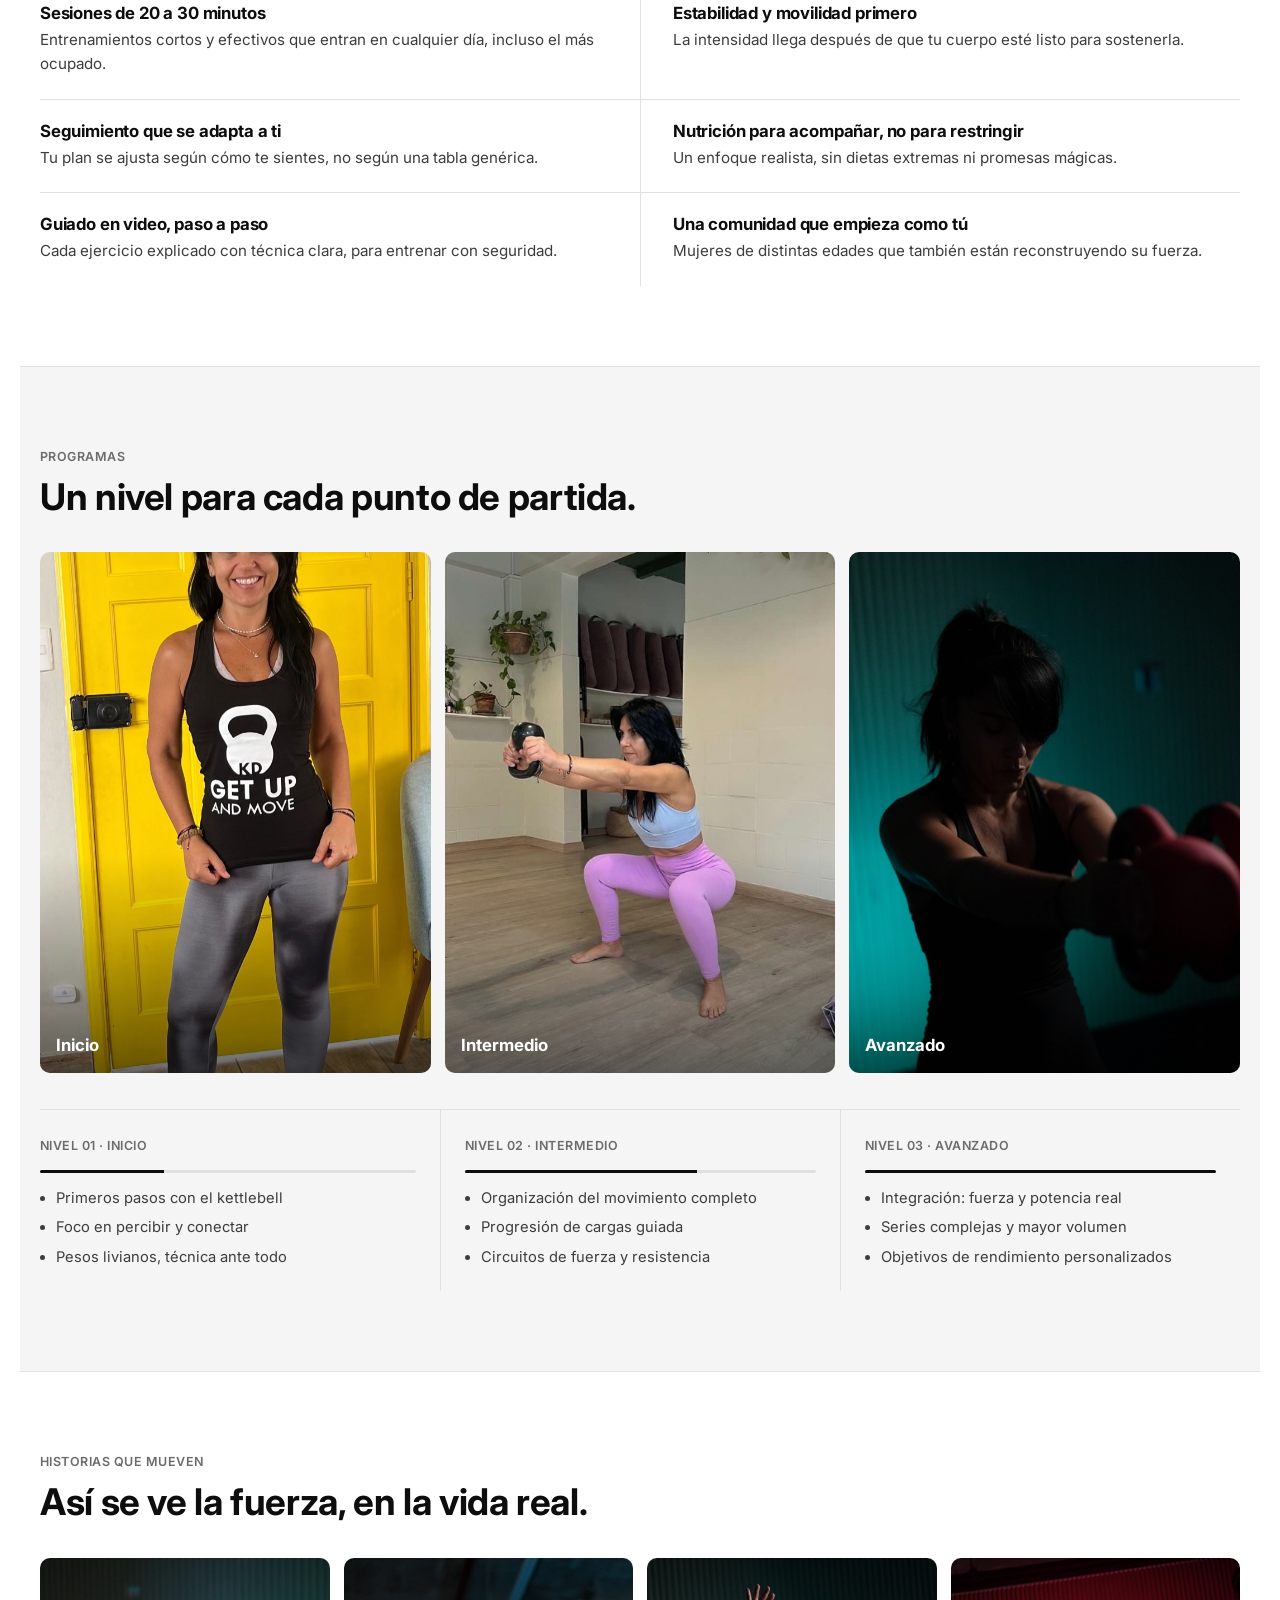
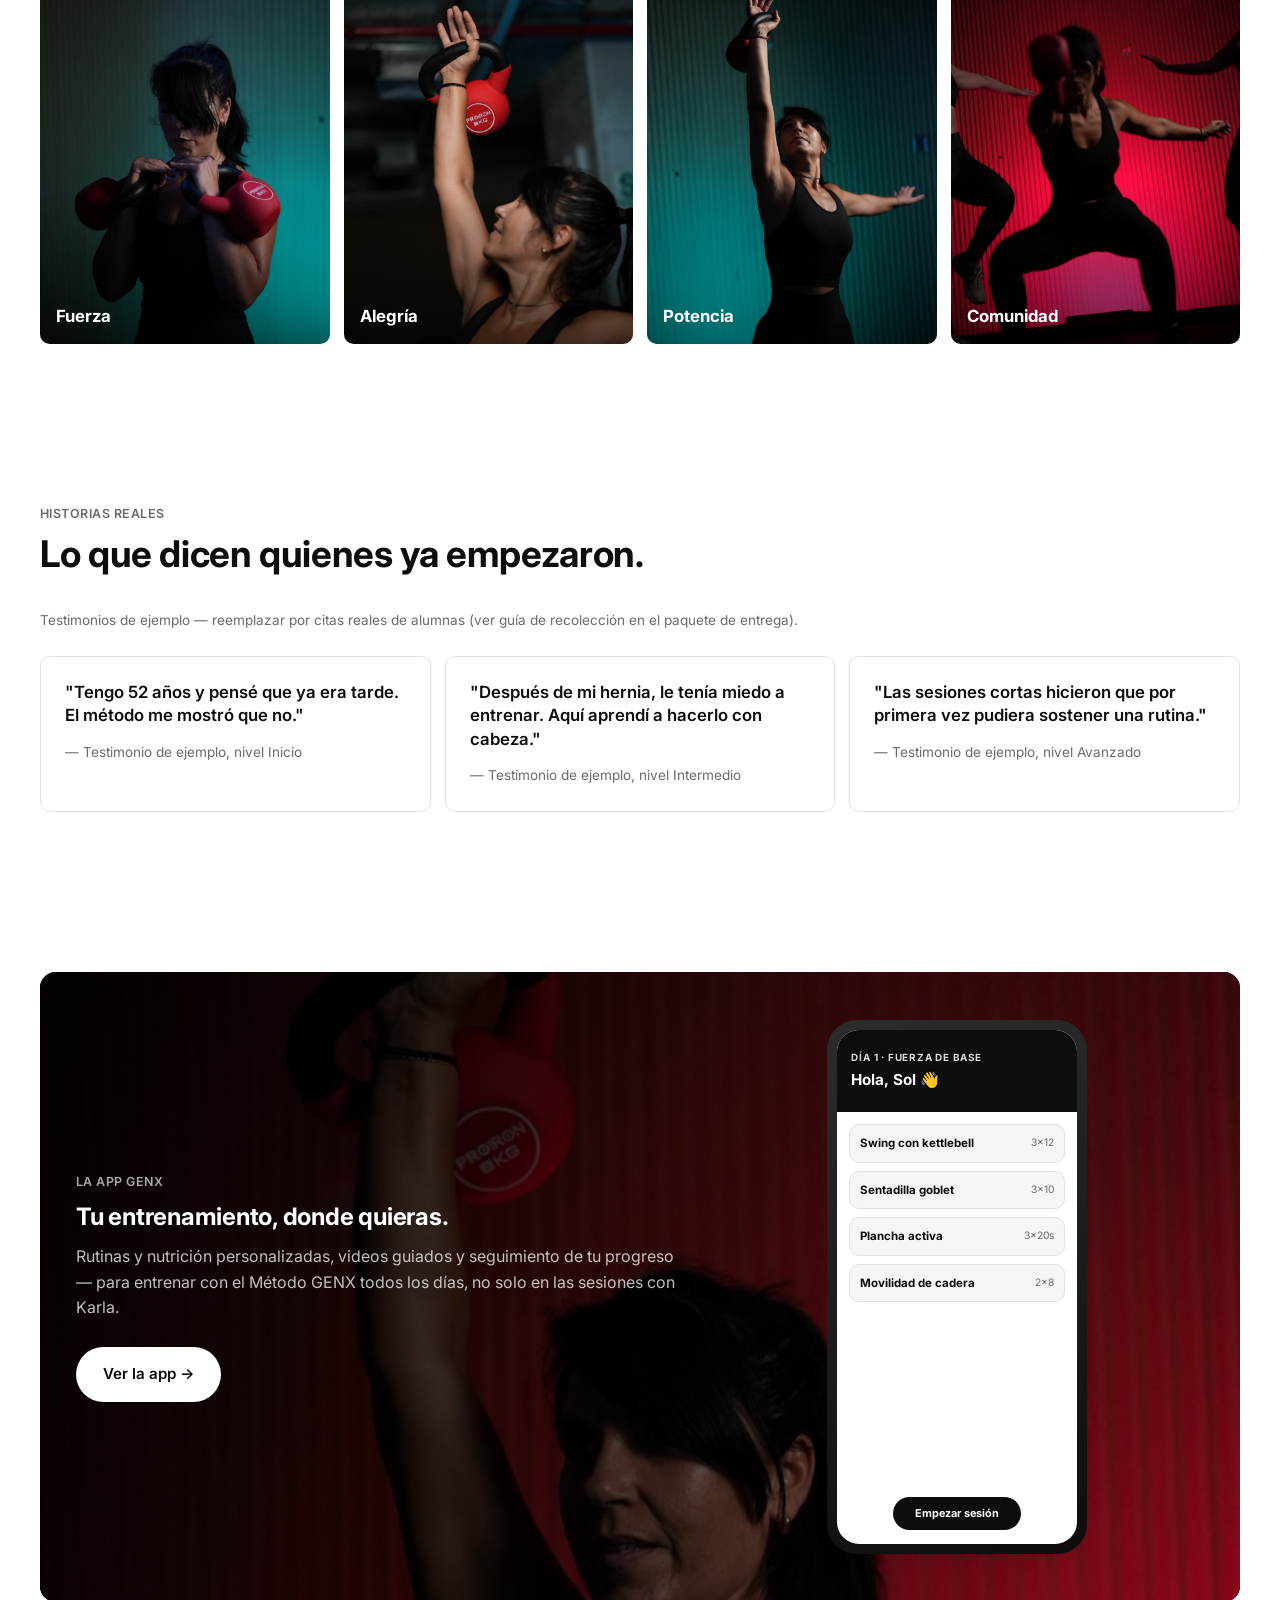
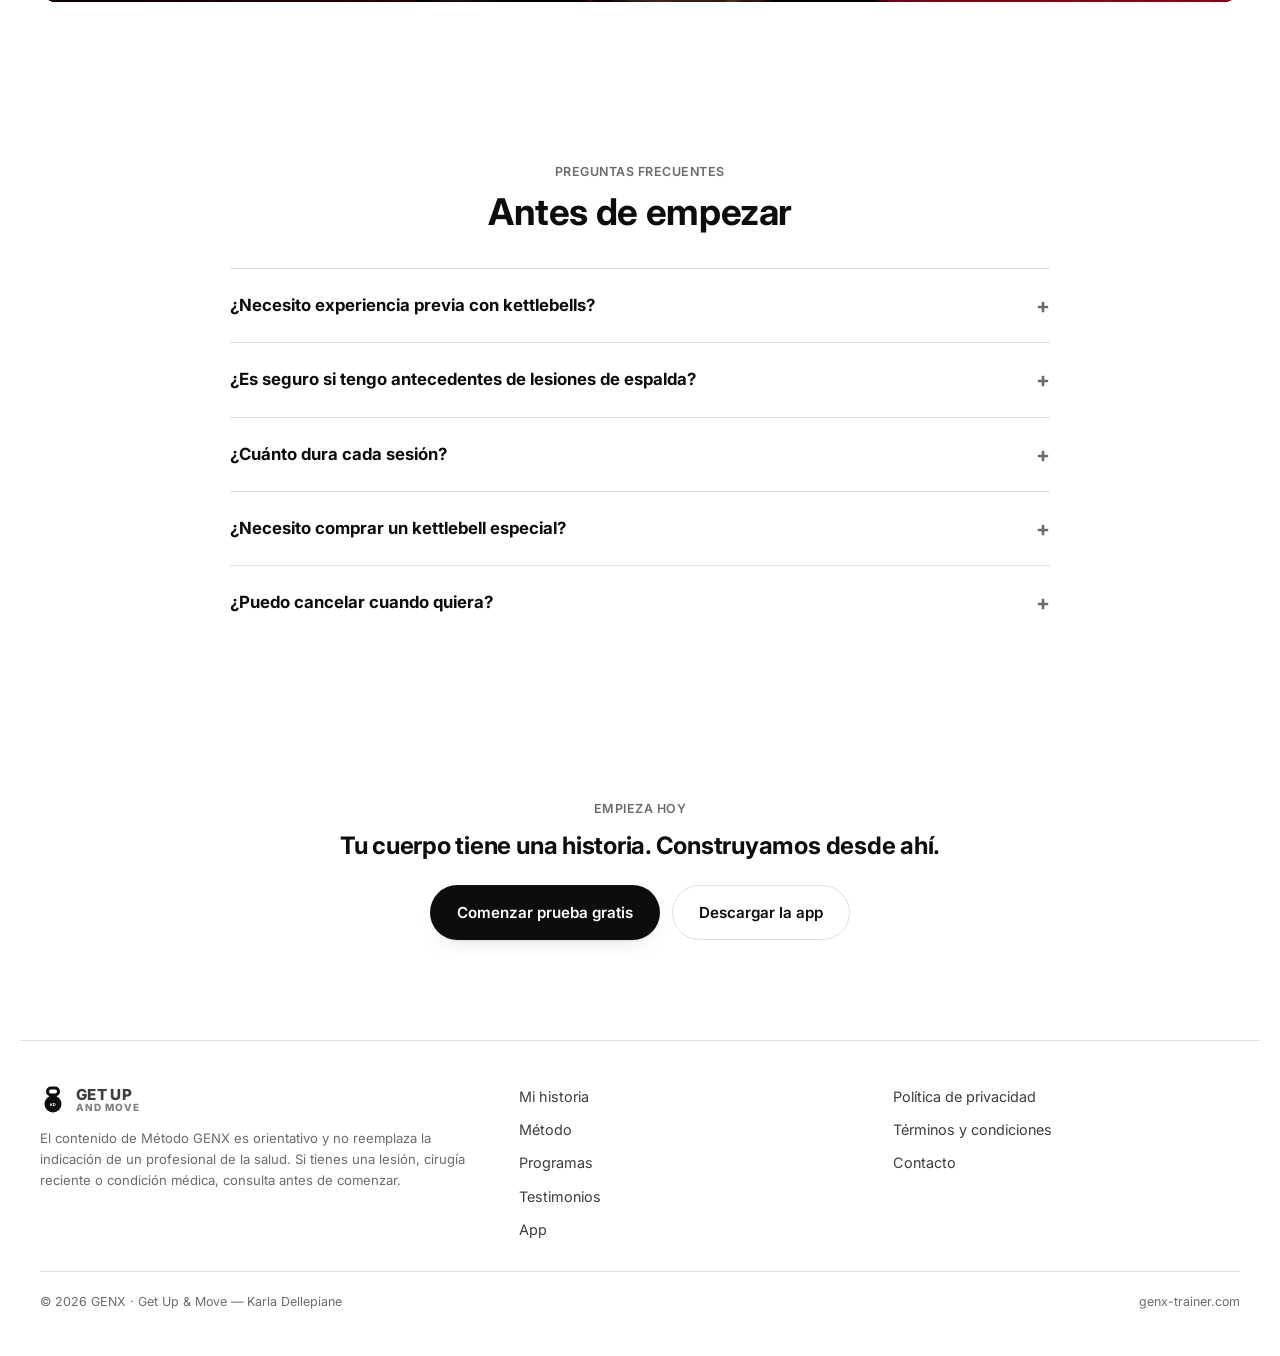
==== commit 08c58f1f: "Reemplazar foto de Potencia en "Historias que mueven" Co-Authored-By: Claude Sonnet 5 <noreply@anthr" ====
--- a/index.html
+++ b/index.html
@@ -198,7 +198,7 @@
       <div class="photo-grid cols-4">
         <figure class="photo-card photo-card-fuerza"><img src="img/fuerza.jpg" alt="Karla Dellepiane sosteniendo dos kettlebells cruzadas al pecho"><figcaption>Fuerza</figcaption></figure>
         <figure class="photo-card photo-card-alegria"><img src="img/alegria.jpg" alt="Karla Dellepiane presionando un kettlebell sobre su cabeza, sonriendo"><figcaption>Alegría</figcaption></figure>
-        <figure class="photo-card photo-card-potencia"><img src="img/potencia.jpg" alt="Karla Dellepiane extendiendo un kettlebell hacia la cámara"><figcaption>Potencia</figcaption></figure>
+        <figure class="photo-card photo-card-potencia"><img src="img/potencia.jpg" alt="Karla Dellepiane presionando un kettlebell hacia arriba con el brazo extendido"><figcaption>Potencia</figcaption></figure>
         <figure class="photo-card photo-card-comunidad"><img src="img/comunidad.jpg" alt="Karla Dellepiane entrenando en clase grupal con otras alumnas"><figcaption>Comunidad</figcaption></figure>
       </div>
     </div>
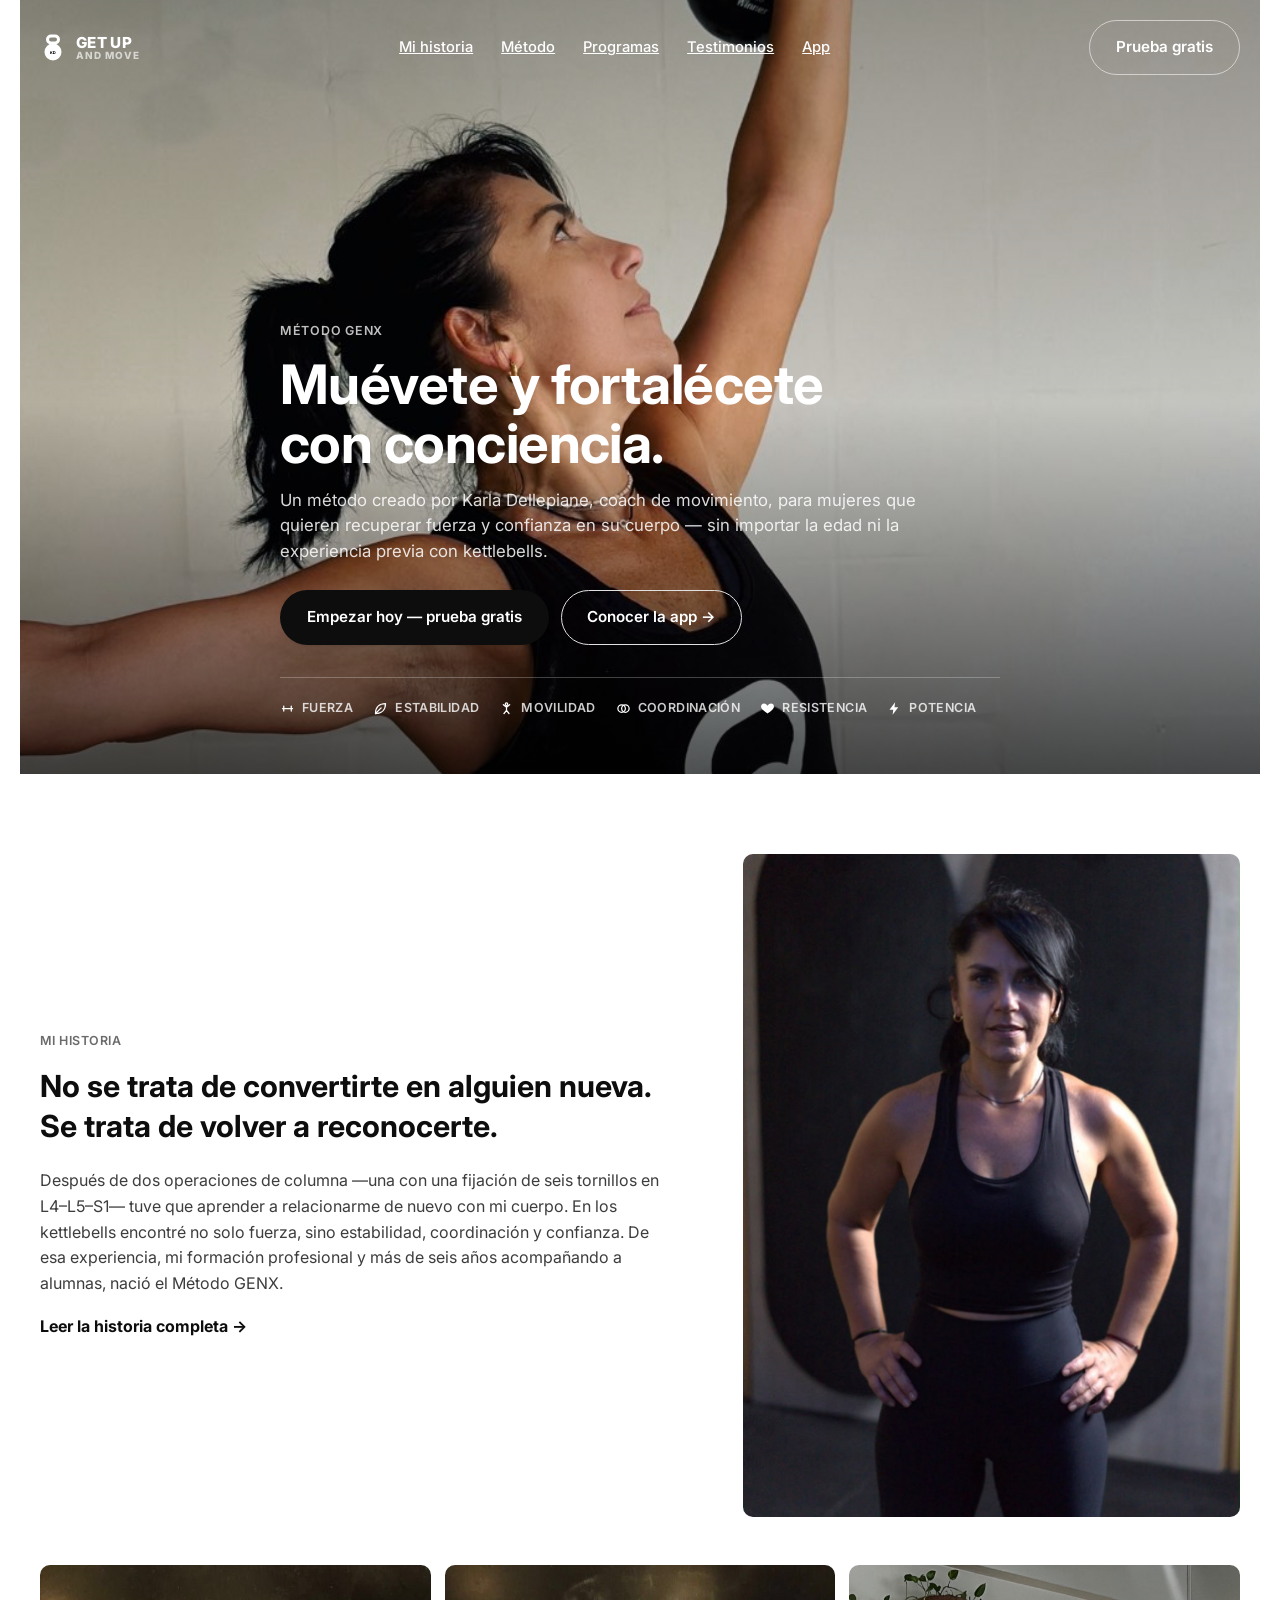
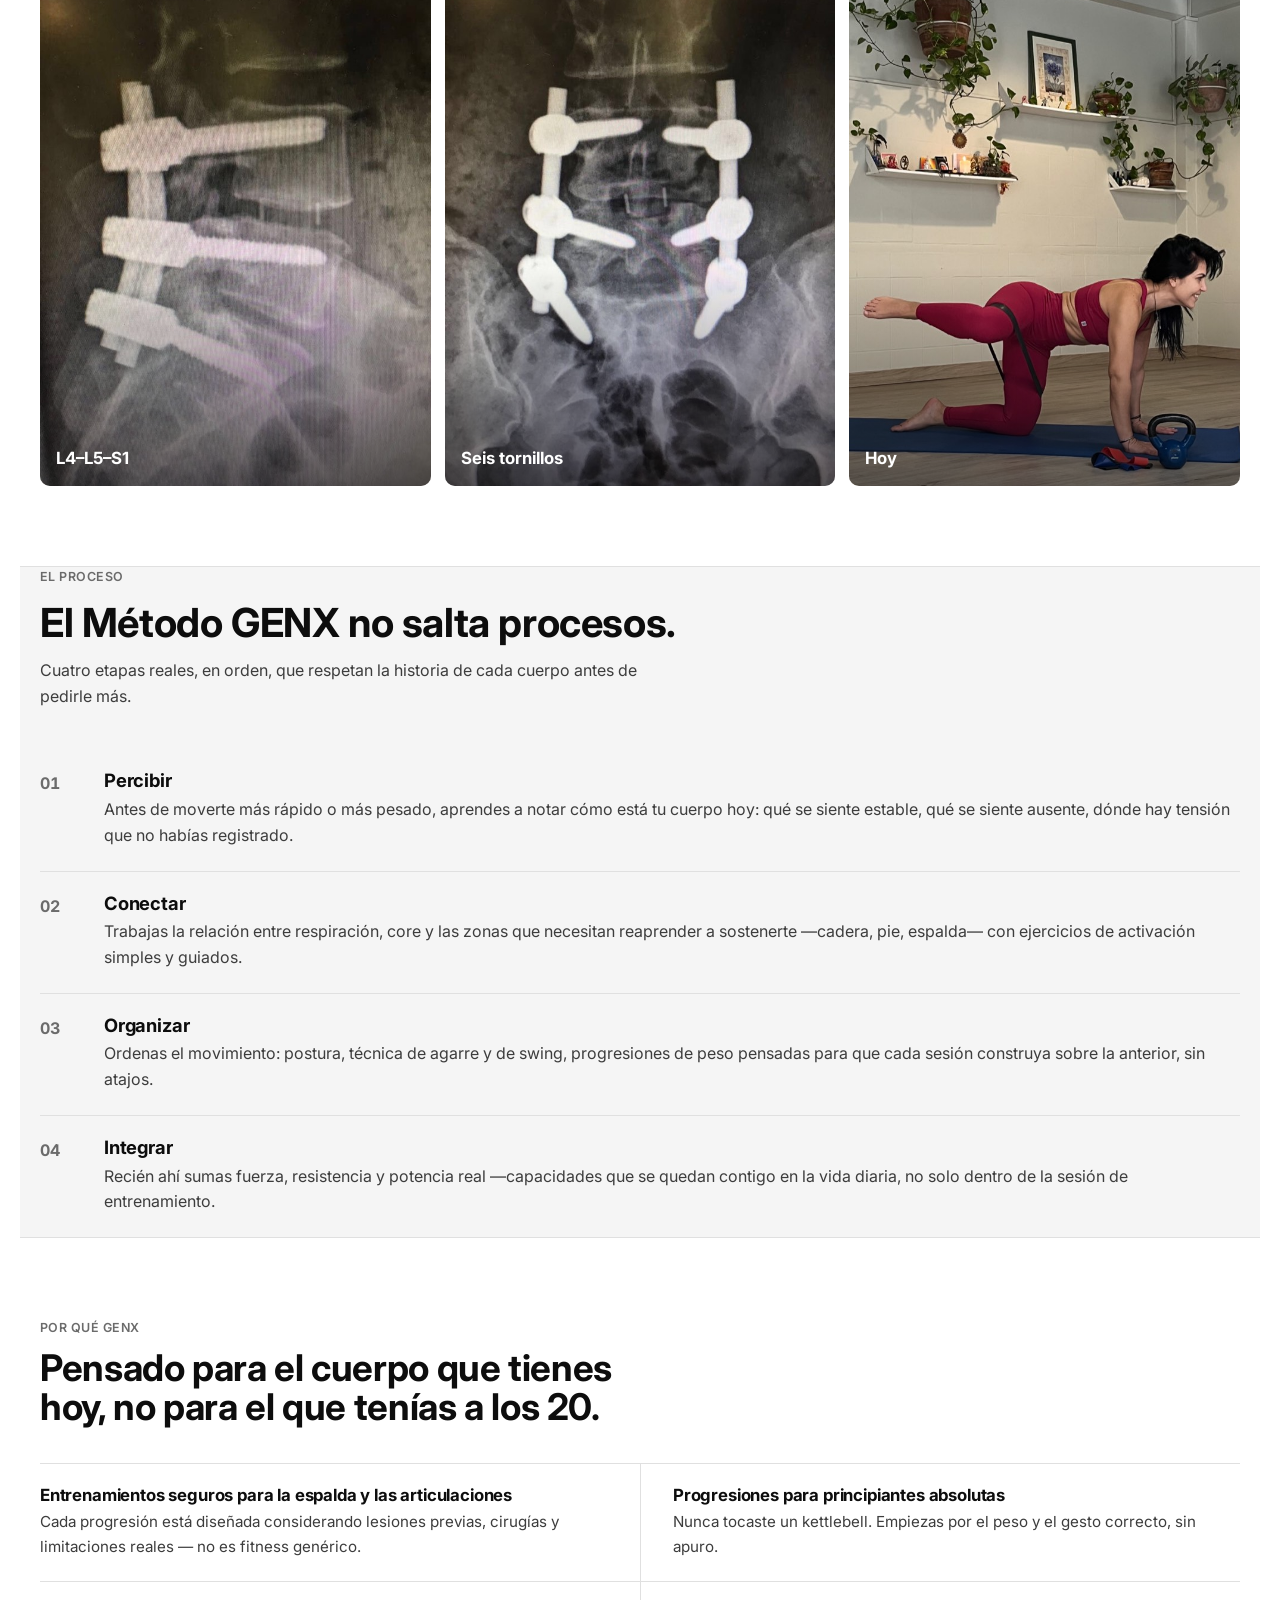
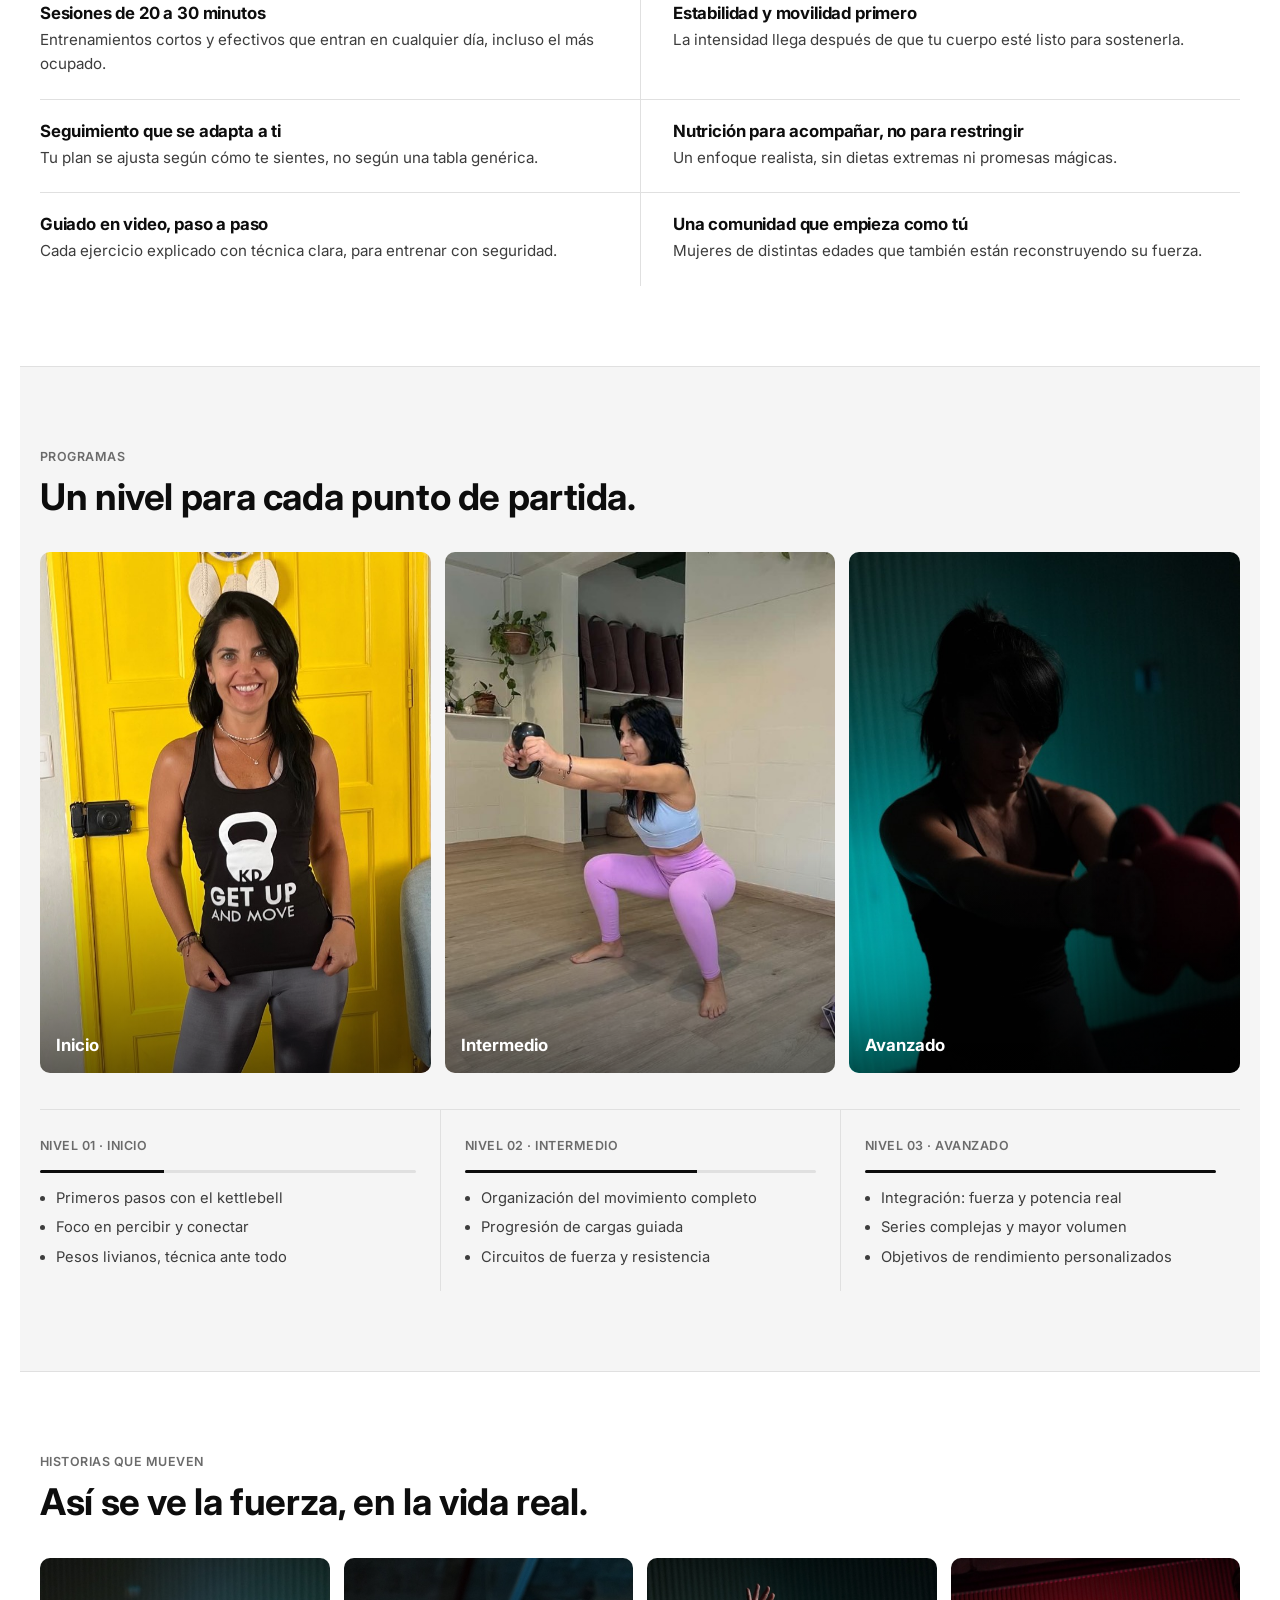
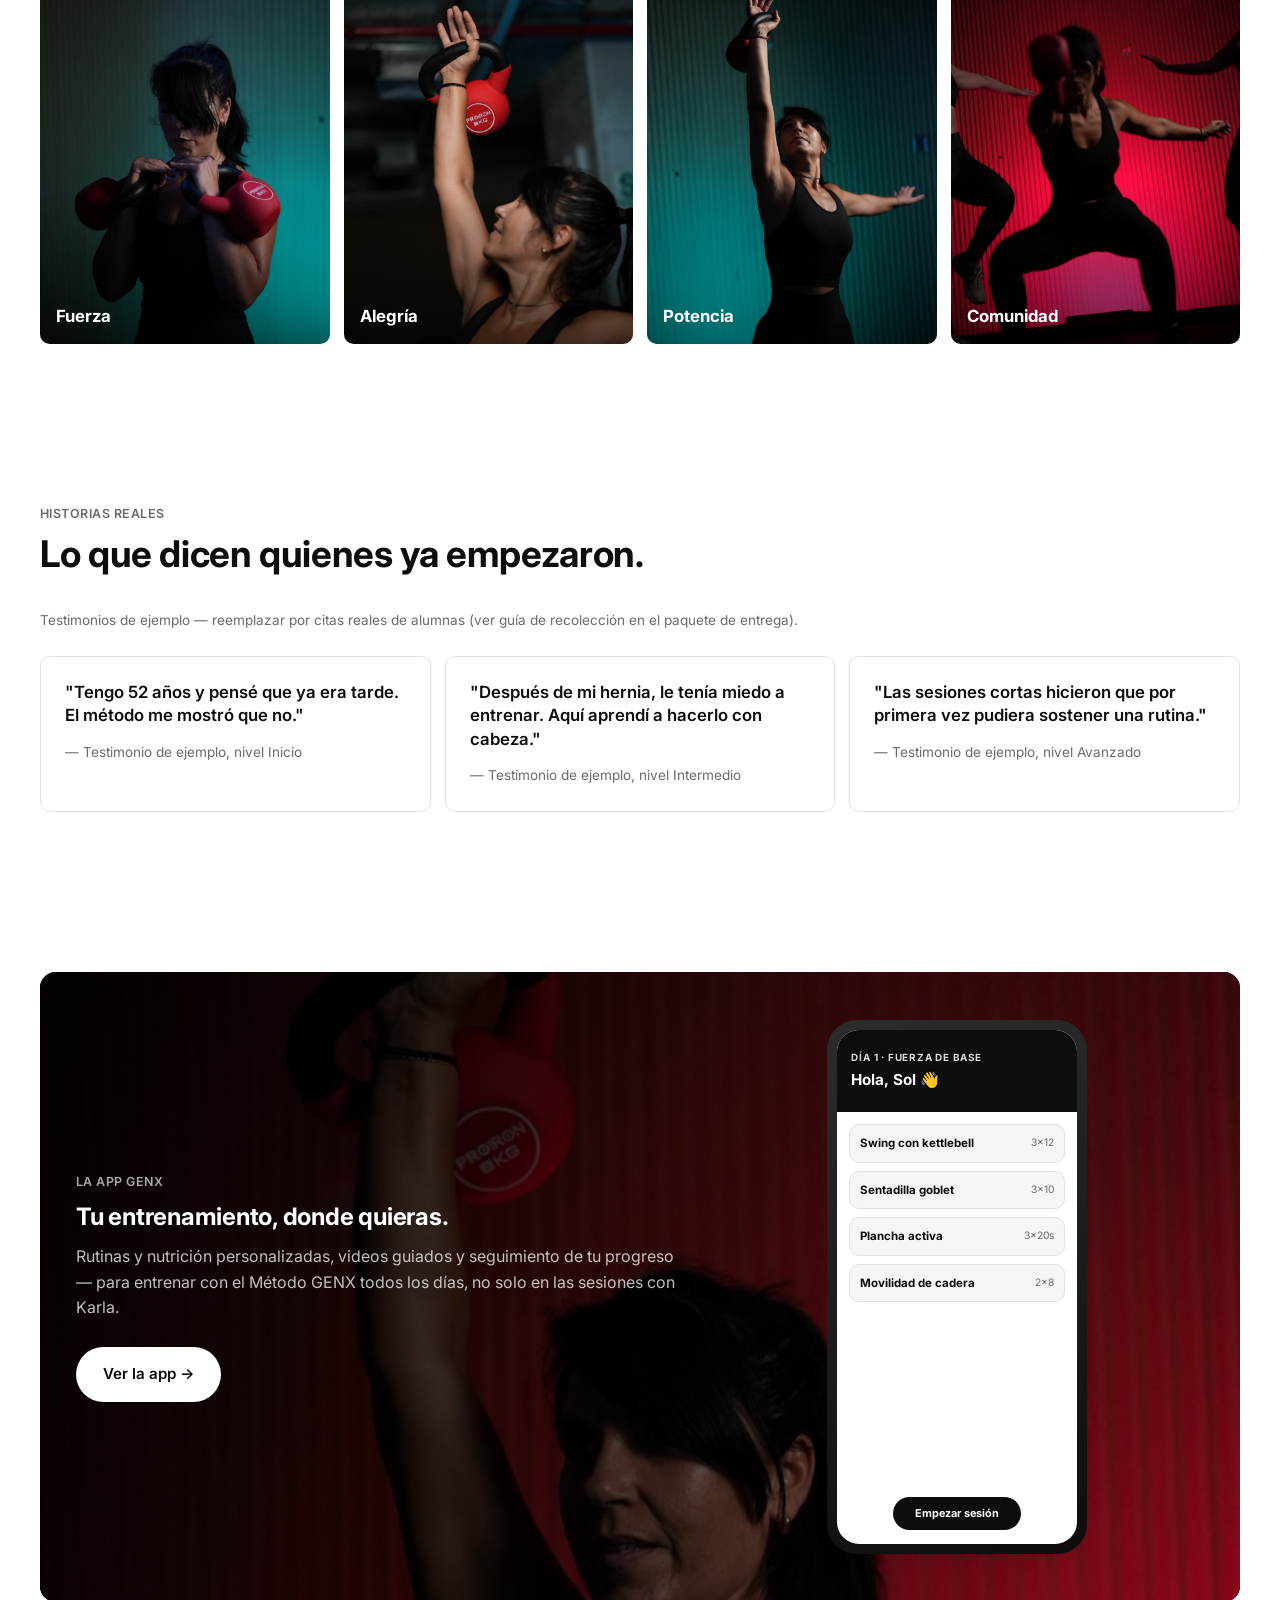
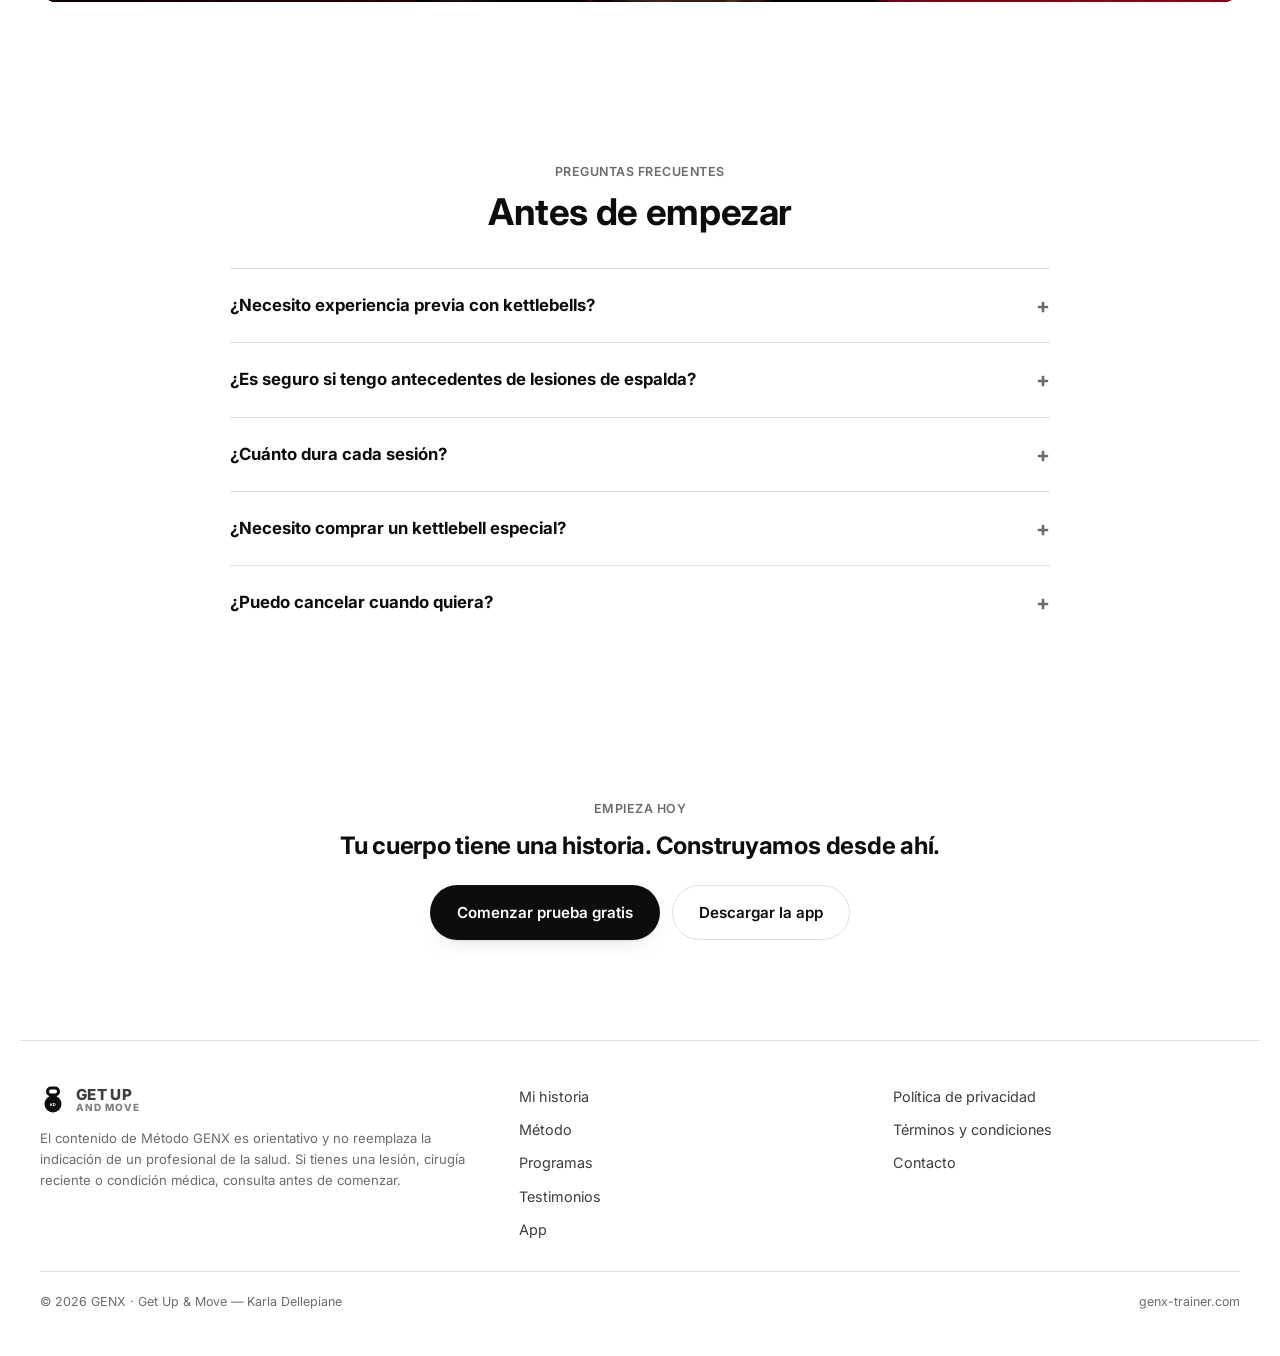
==== commit cae0770e: "Corregir encuadre de foto Inicio y actualizar texto de Mi historia a primera persona Co-Authored-By:" ====
--- a/index.html
+++ b/index.html
@@ -67,7 +67,7 @@
       <div>
         <p class="eyebrow">Mi historia</p>
         <p class="pull" style="margin-top:16px;">No se trata de convertirte en alguien nueva. Se trata de volver a reconocerte.</p>
-        <p class="measure" style="margin-top:22px; color:var(--gray-700);">Después de dos operaciones de columna —una con una fijación de seis tornillos en L4–L5–S1— Karla necesitó aprender a relacionarse de nuevo con su cuerpo. En los kettlebells encontró no solo fuerza, sino estabilidad, coordinación y confianza. De esa experiencia, su formación profesional y más de seis años acompañando alumnas, nació el Método GENX.</p>
+        <p class="measure" style="margin-top:22px; color:var(--gray-700);">Después de dos operaciones de columna —una con una fijación de seis tornillos en L4–L5–S1— tuve que aprender a relacionarme de nuevo con mi cuerpo. En los kettlebells encontré no solo fuerza, sino estabilidad, coordinación y confianza. De esa experiencia, mi formación profesional y más de seis años acompañando a alumnas, nació el Método GENX.</p>
 
         <details class="bio-toggle">
           <summary>Leer la historia completa</summary>
@@ -152,7 +152,7 @@
         <h2>Un nivel para cada punto de partida.</h2>
       </div>
       <div class="photo-grid cols-3">
-        <figure class="photo-card"><img src="img/nivel1.jpg" alt="Nivel Inicio del Método GENX"><figcaption>Inicio</figcaption></figure>
+        <figure class="photo-card photo-card-inicio"><img src="img/nivel1.jpg" alt="Nivel Inicio del Método GENX"><figcaption>Inicio</figcaption></figure>
         <figure class="photo-card"><img src="img/nivel2.jpg" alt="Nivel Intermedio del Método GENX"><figcaption>Intermedio</figcaption></figure>
         <figure class="photo-card"><img src="img/nivel3.jpg" alt="Nivel Avanzado del Método GENX"><figcaption>Avanzado</figcaption></figure>
       </div>
--- a/styles.css
+++ b/styles.css
@@ -215,6 +215,7 @@
 @media (min-width:1000px){ .photo-grid.cols-4{ grid-template-columns:repeat(4,1fr); } }
 .photo-card{ position:relative; aspect-ratio:3/4; border-radius: var(--radius-m); overflow:hidden; margin:0; }
 .photo-card img{ width:100%; height:100%; object-fit:cover; object-position:center; }
+.photo-card-inicio img{ object-position:center 8%; }
 .photo-card-fuerza img{ object-position:center 25%; }
 .photo-card-alegria img{ object-position:center 22%; }
 .photo-card-potencia img{ object-position:center 22%; }
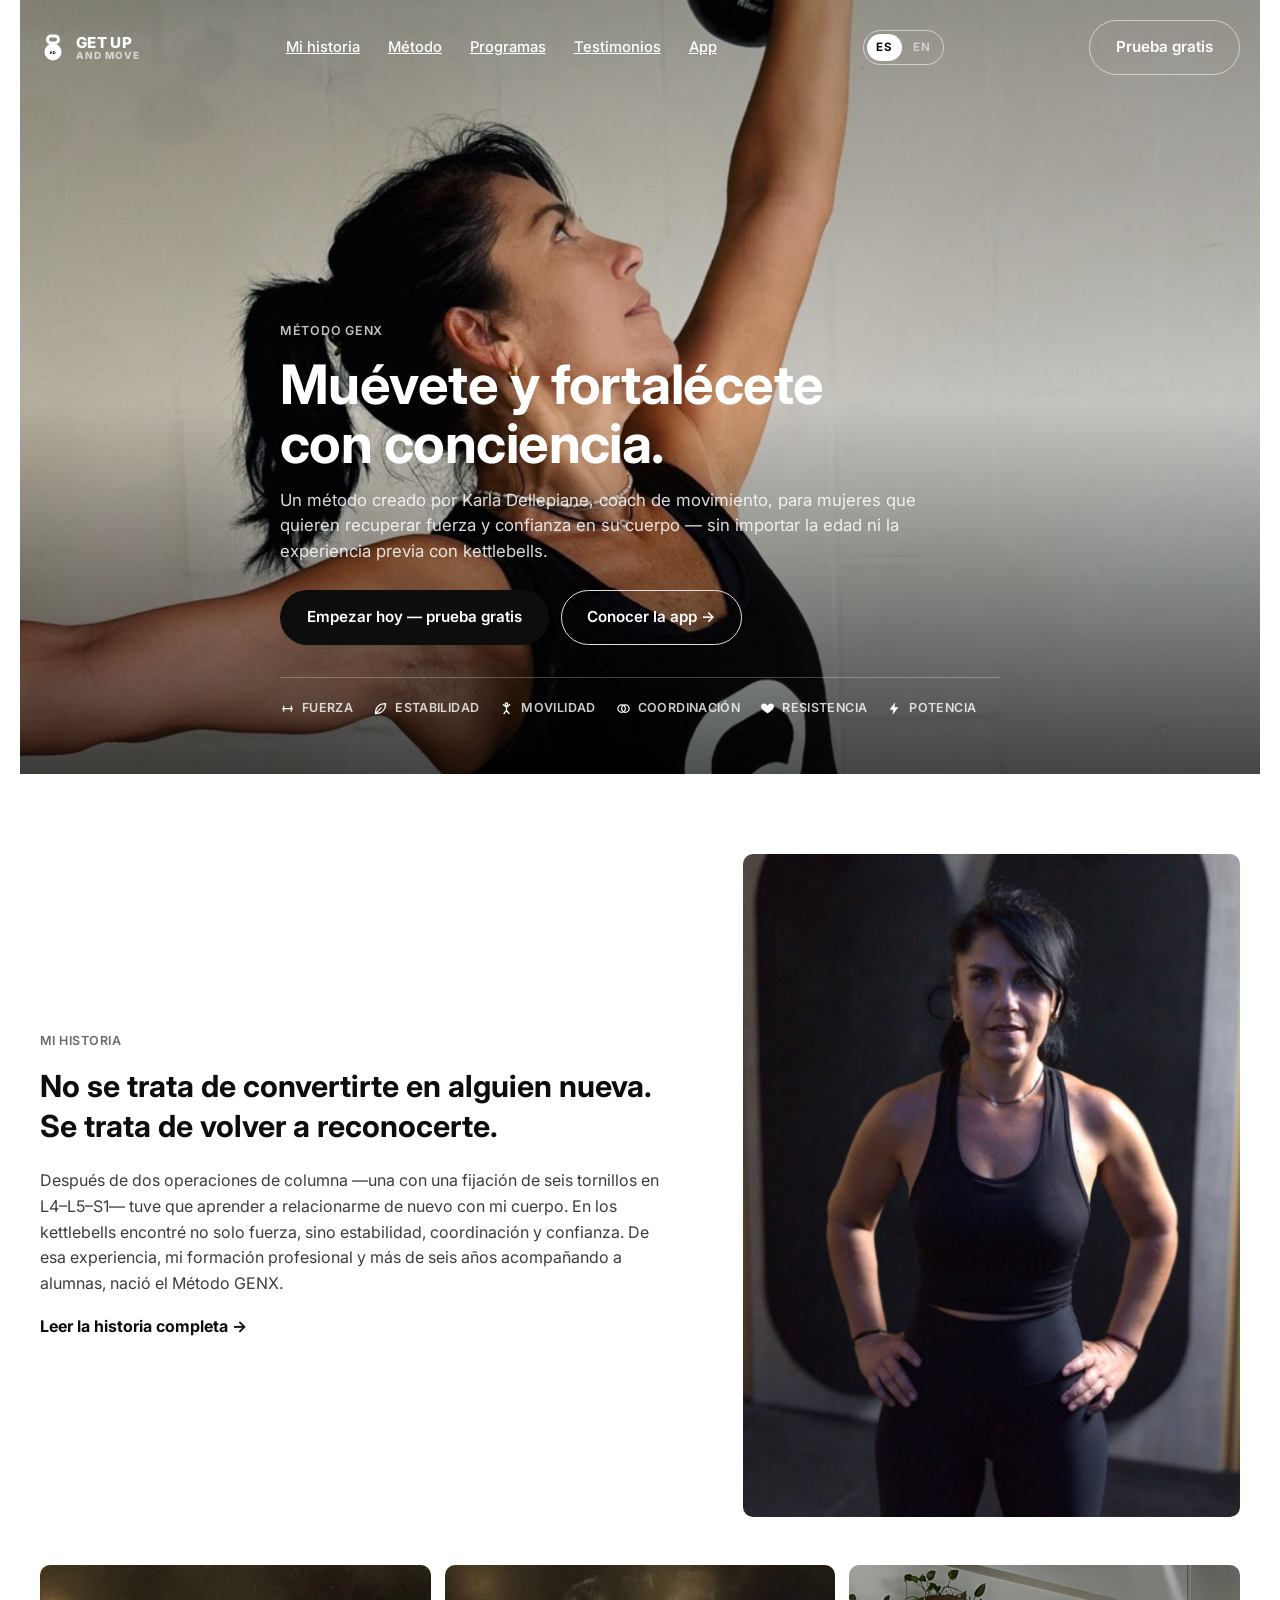
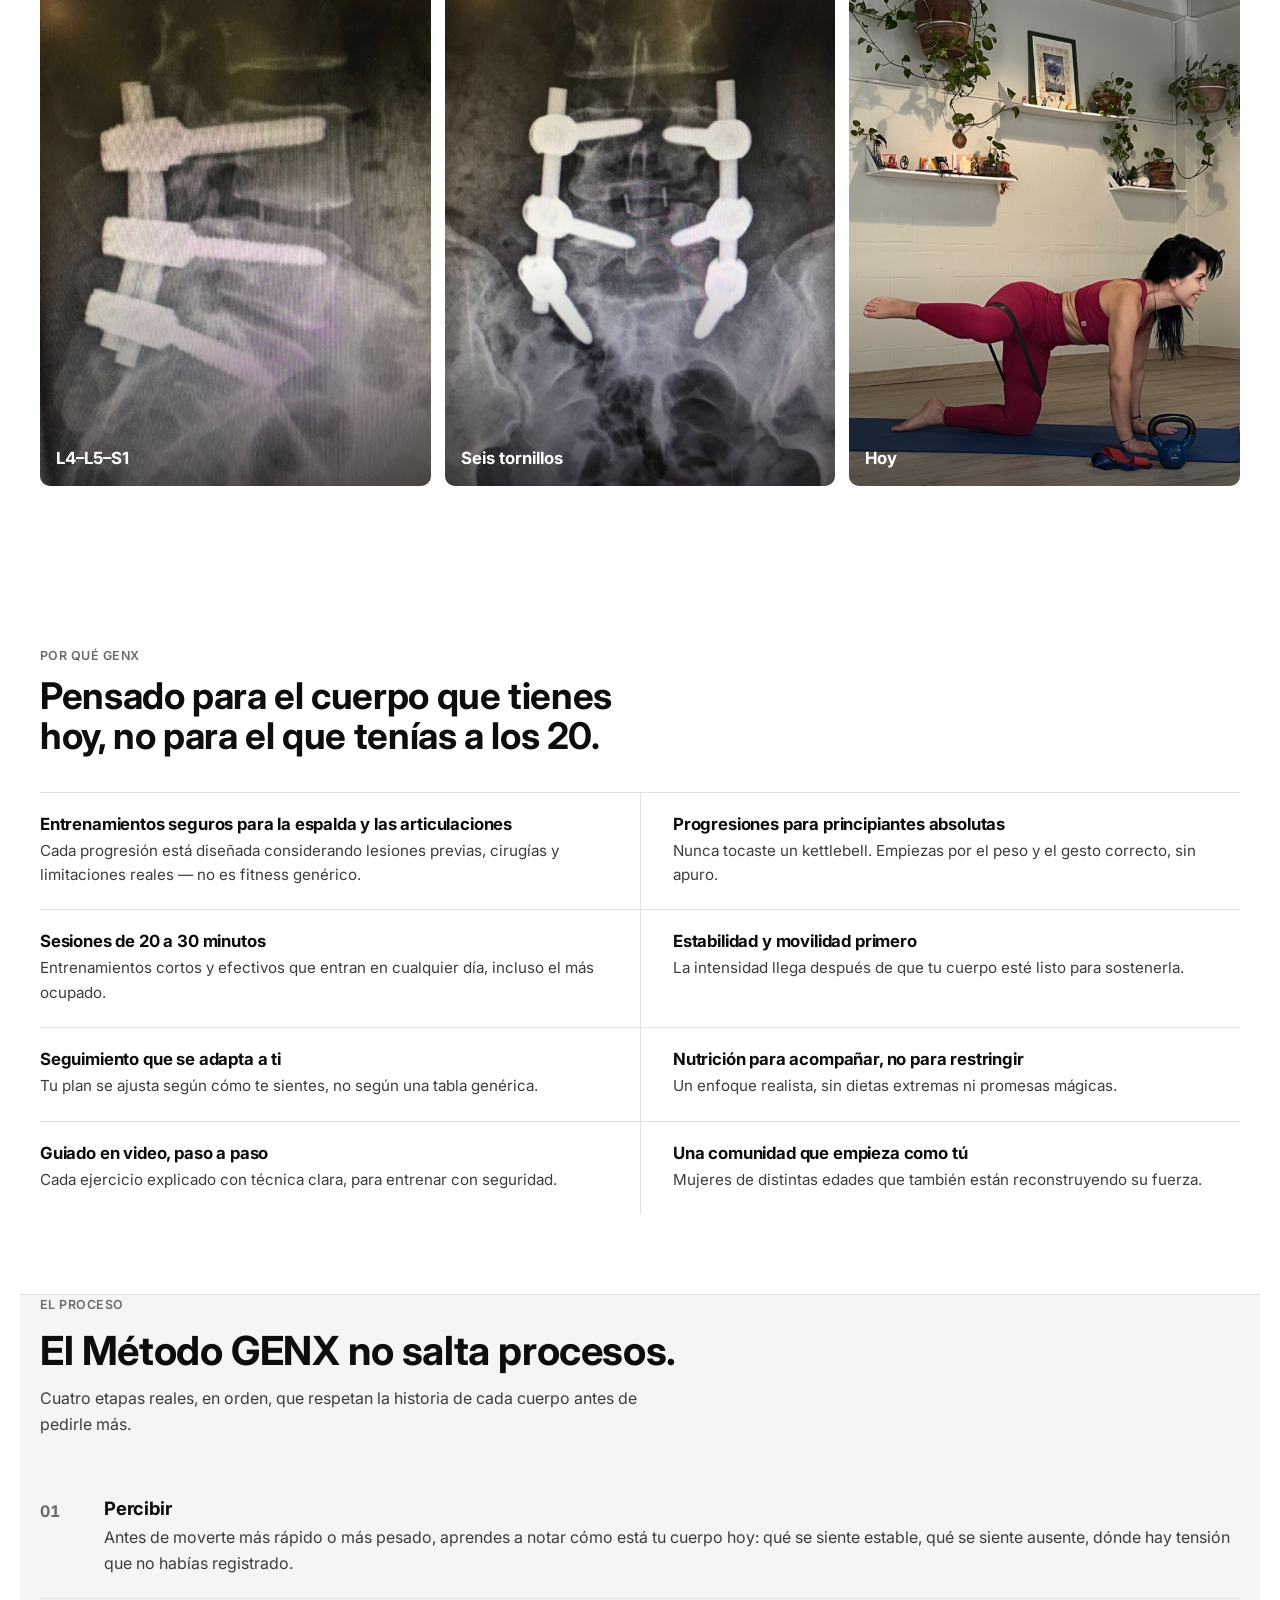
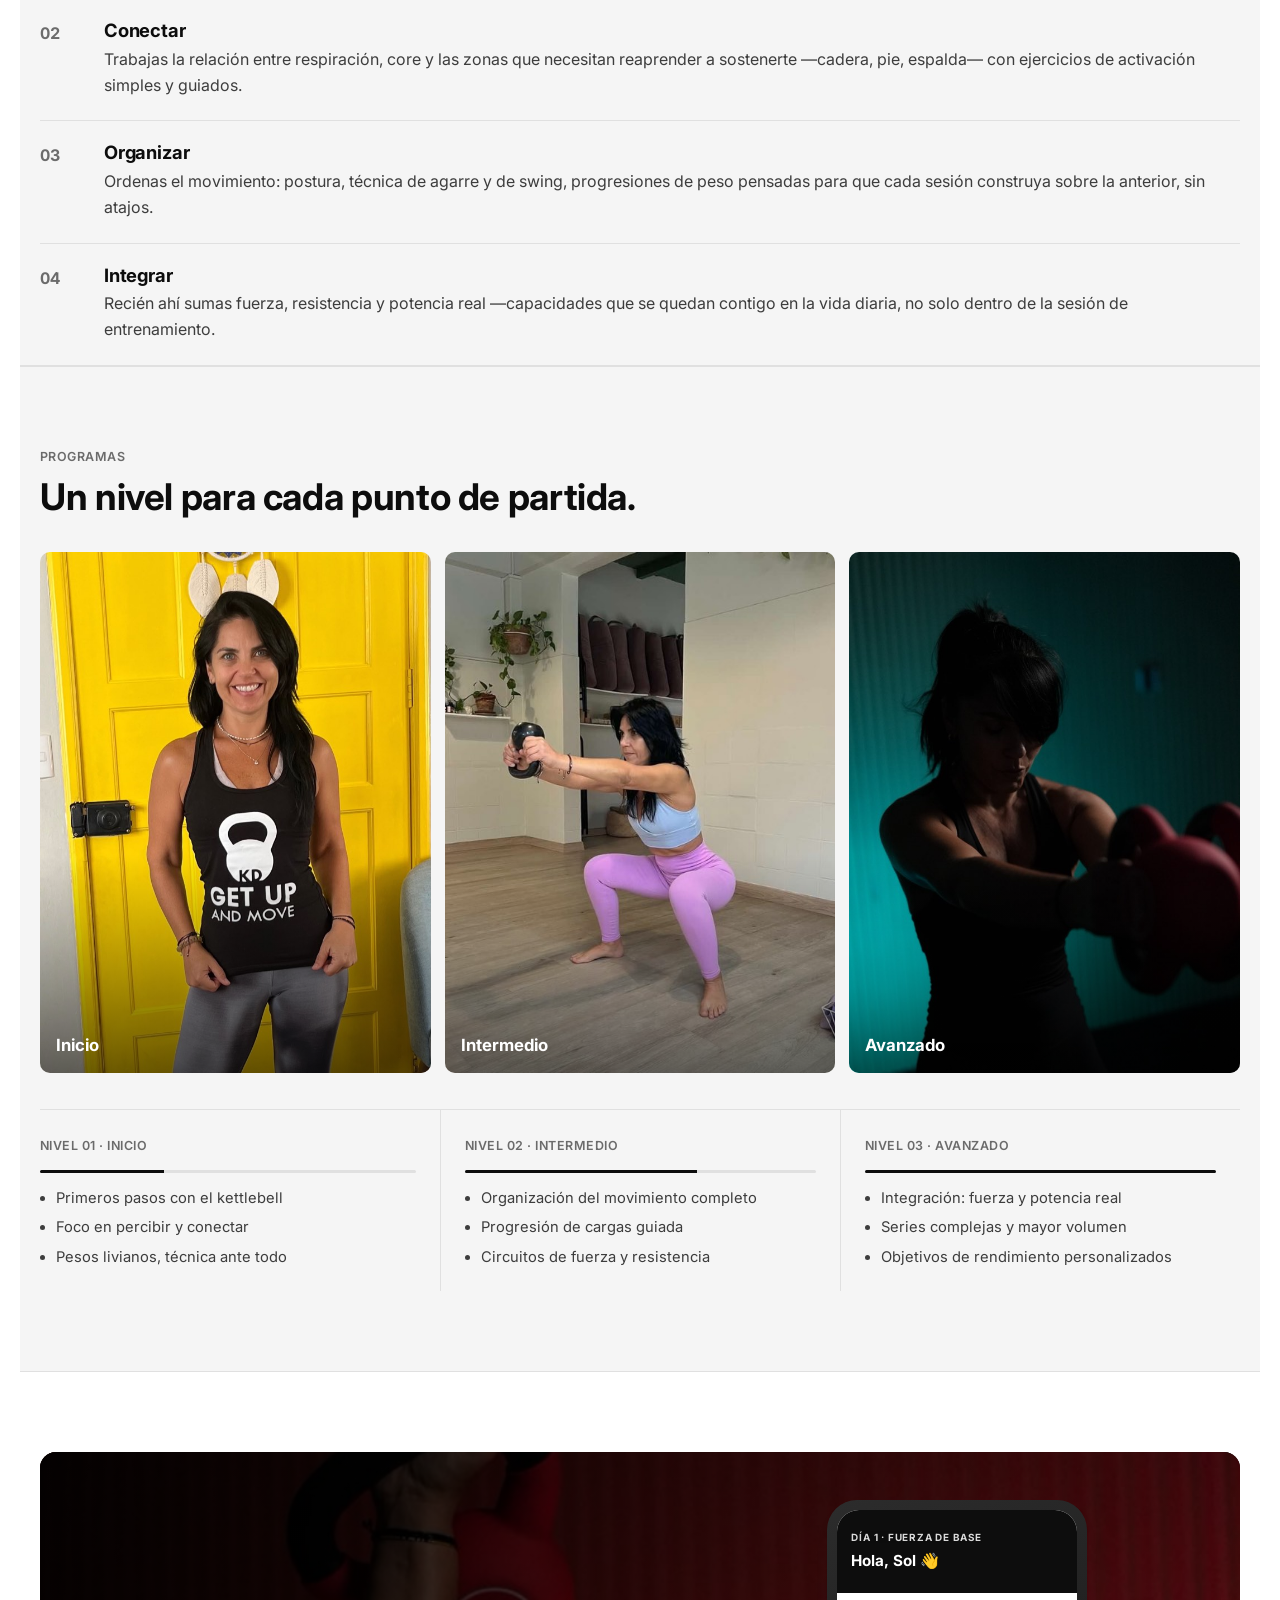
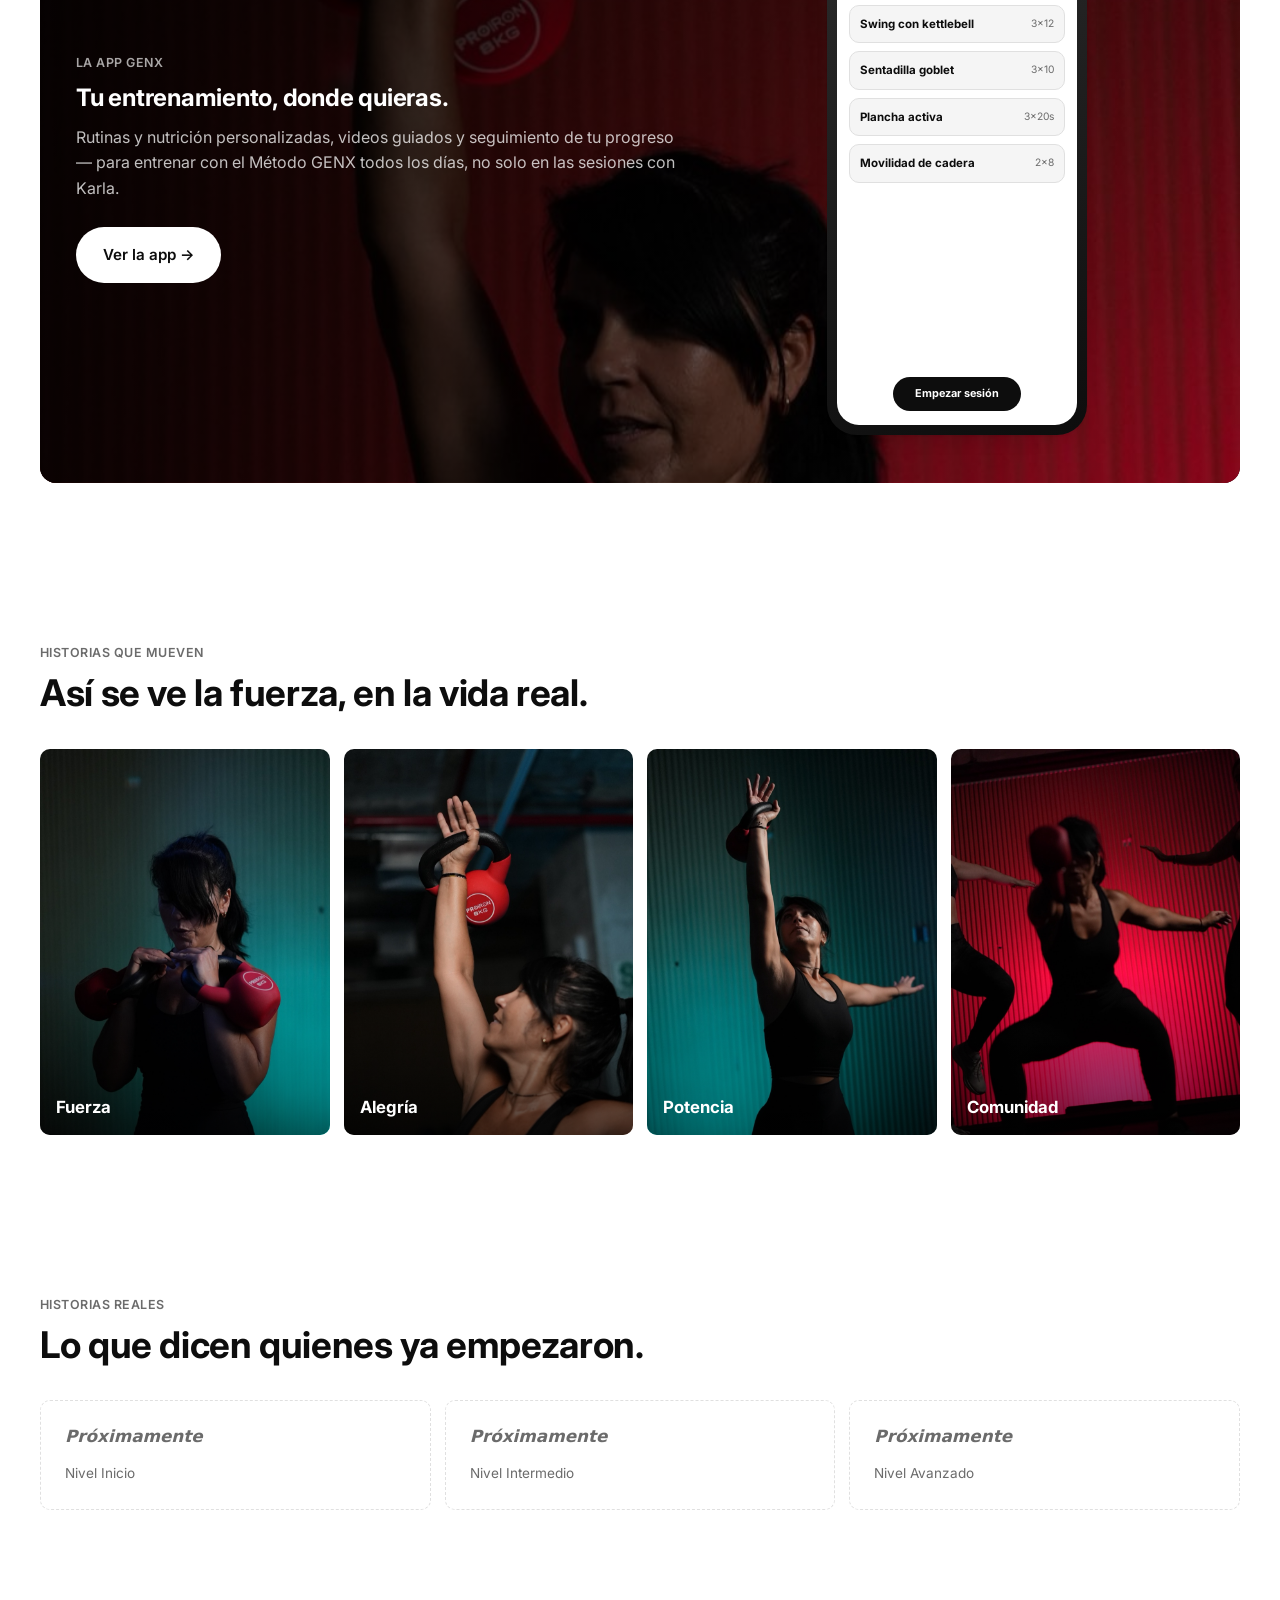
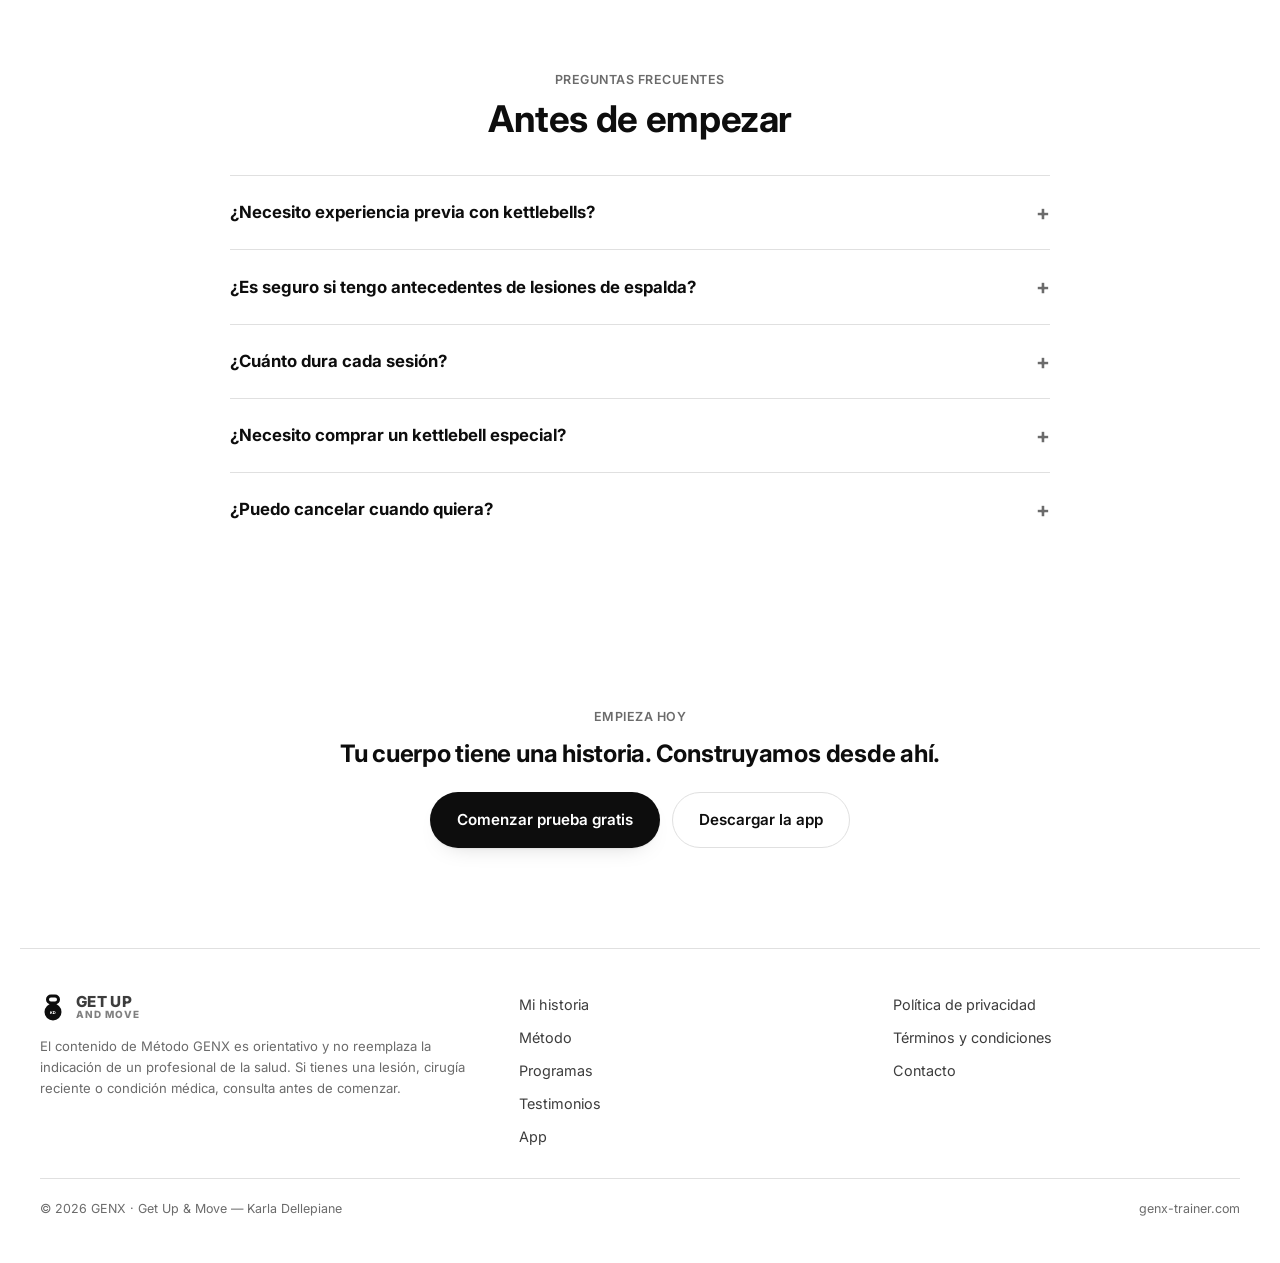
==== commit 067c7ee7: "Reordenar landing por UX, agregar selector ES/EN y ocultar placeholder de testimonios Sube "Por qué " ====
--- a/index.html
+++ b/index.html
@@ -2,16 +2,16 @@
 <html lang="es">
 <head>
 <meta charset="UTF-8">
-<title>GENX Trainer</title>
+<title data-i18n="meta.title_index">GENX Trainer</title>
 <meta name="viewport" content="width=device-width, initial-scale=1, viewport-fit=cover">
-<meta name="description" content="Método GENX de Karla Dellepiane: fuerza, estabilidad y confianza con kettlebells, pensado para mujeres que empiezan desde cero. Web y app de entrenamiento en español.">
+<meta name="description" content="Método GENX de Karla Dellepiane: fuerza, estabilidad y confianza con kettlebells, pensado para mujeres que empiezan desde cero. Web y app de entrenamiento en español." data-i18n-content="meta.description_index">
 <link rel="preconnect" href="https://fonts.googleapis.com">
 <link rel="preconnect" href="https://fonts.gstatic.com" crossorigin>
 <link href="https://fonts.googleapis.com/css2?family=Inter:wght@400;500;600;700;800&display=swap" rel="stylesheet">
 <link rel="stylesheet" href="styles.css">
 </head>
 <body>
-<a class="skip-link" href="#main">Saltar al contenido</a>
+<a class="skip-link" href="#main" data-i18n="skip.link">Saltar al contenido</a>
 
 <header class="site">
   <div class="wrap nav-row on-photo">
@@ -27,13 +27,17 @@
       </span>
     </a>
     <nav class="links" aria-label="Principal">
-      <a href="#historia">Mi historia</a>
-      <a href="#metodo">Método</a>
-      <a href="#programas">Programas</a>
-      <a href="#testimonios">Testimonios</a>
-      <a href="app.html">App</a>
+      <a href="#historia" data-i18n="nav.historia">Mi historia</a>
+      <a href="#metodo" data-i18n="nav.metodo">Método</a>
+      <a href="#programas" data-i18n="nav.programas">Programas</a>
+      <a href="#testimonios" data-i18n="nav.testimonios">Testimonios</a>
+      <a href="app.html" data-i18n="nav.app">App</a>
     </nav>
-    <a class="btn btn-secondary on-photo" href="#empezar">Prueba gratis</a>
+    <div class="lang-toggle" role="group" aria-label="Idioma / Language">
+      <button type="button" data-lang="es" aria-pressed="true">ES</button>
+      <button type="button" data-lang="en" aria-pressed="false">EN</button>
+    </div>
+    <a class="btn btn-secondary on-photo" href="#empezar" data-i18n="nav.cta_free">Prueba gratis</a>
   </div>
 </header>
 
@@ -41,22 +45,22 @@
 
   <!-- HERO -->
   <section class="hero">
-    <img src="img/hero-karla.jpg" alt="Karla Dellepiane presionando un kettlebell sobre su cabeza, con remera Get Up and Move">
+    <img src="img/hero-karla.jpg" alt="Karla Dellepiane presionando un kettlebell sobre su cabeza, con remera Get Up and Move" data-i18n-alt="hero.alt">
     <div class="wrap hero-inner">
-      <p class="eyebrow-ruled">MÉTODO GENX</p>
-      <h1>Muévete y fortalécete con conciencia.</h1>
-      <p class="lede measure">Un método creado por Karla Dellepiane, coach de movimiento, para mujeres que quieren recuperar fuerza y confianza en su cuerpo — sin importar la edad ni la experiencia previa con kettlebells.</p>
+      <p class="eyebrow-ruled" data-i18n="hero.eyebrow">MÉTODO GENX</p>
+      <h1 data-i18n="hero.h1">Muévete y fortalécete con conciencia.</h1>
+      <p class="lede measure" data-i18n="hero.lede">Un método creado por Karla Dellepiane, coach de movimiento, para mujeres que quieren recuperar fuerza y confianza en su cuerpo — sin importar la edad ni la experiencia previa con kettlebells.</p>
       <div class="hero-ctas">
-        <a class="btn btn-primary" href="#empezar">Empezar hoy — prueba gratis</a>
-        <a class="btn btn-secondary on-photo" href="app.html">Conocer la app →</a>
+        <a class="btn btn-primary" href="#empezar" data-i18n="hero.cta1">Empezar hoy — prueba gratis</a>
+        <a class="btn btn-secondary on-photo" href="app.html" data-i18n="hero.cta2">Conocer la app →</a>
       </div>
       <div class="capacities">
-        <div class="capacity"><svg class="ic" viewBox="0 0 24 24" fill="none" stroke="currentColor" stroke-width="2" stroke-linecap="round" aria-hidden="true"><line x1="4" y1="12" x2="20" y2="12"></line><line x1="6" y1="8" x2="6" y2="16"></line><line x1="18" y1="8" x2="18" y2="16"></line></svg><span>Fuerza</span></div>
-        <div class="capacity"><svg class="ic" viewBox="0 0 24 24" fill="none" stroke="currentColor" stroke-width="2" stroke-linecap="round" stroke-linejoin="round" aria-hidden="true"><path d="M4 20C4 10 10 4 20 4c0 10-6 16-16 16Z"></path><path d="M4 20 13 11"></path></svg><span>Estabilidad</span></div>
-        <div class="capacity"><svg class="ic" viewBox="0 0 24 24" fill="none" stroke="currentColor" stroke-width="2" stroke-linecap="round" aria-hidden="true"><circle cx="12" cy="5" r="2"></circle><path d="M12 8v7M12 10l-5-4M12 10l5-4M12 15l-4 5M12 15l4 5"></path></svg><span>Movilidad</span></div>
-        <div class="capacity"><svg class="ic" viewBox="0 0 24 24" fill="none" stroke="currentColor" stroke-width="2" aria-hidden="true"><circle cx="9" cy="12" r="6"></circle><circle cx="15" cy="12" r="6"></circle></svg><span>Coordinación</span></div>
-        <div class="capacity"><svg class="ic" viewBox="0 0 24 24" fill="currentColor" aria-hidden="true"><path d="M12 20s-7-4.35-9.5-8.5C.5 8 2.5 4 6.5 4c2 0 3.5 1.2 5.5 3.5C14 5.2 15.5 4 17.5 4c4 0 6 4 4 7.5C19 15.65 12 20 12 20Z"></path></svg><span>Resistencia</span></div>
-        <div class="capacity"><svg class="ic" viewBox="0 0 24 24" fill="currentColor" aria-hidden="true"><path d="M13 2 4 14h6l-1 8 9-12h-6z"></path></svg><span>Potencia</span></div>
+        <div class="capacity"><svg class="ic" viewBox="0 0 24 24" fill="none" stroke="currentColor" stroke-width="2" stroke-linecap="round" aria-hidden="true"><line x1="4" y1="12" x2="20" y2="12"></line><line x1="6" y1="8" x2="6" y2="16"></line><line x1="18" y1="8" x2="18" y2="16"></line></svg><span data-i18n="cap.fuerza">Fuerza</span></div>
+        <div class="capacity"><svg class="ic" viewBox="0 0 24 24" fill="none" stroke="currentColor" stroke-width="2" stroke-linecap="round" stroke-linejoin="round" aria-hidden="true"><path d="M4 20C4 10 10 4 20 4c0 10-6 16-16 16Z"></path><path d="M4 20 13 11"></path></svg><span data-i18n="cap.estabilidad">Estabilidad</span></div>
+        <div class="capacity"><svg class="ic" viewBox="0 0 24 24" fill="none" stroke="currentColor" stroke-width="2" stroke-linecap="round" aria-hidden="true"><circle cx="12" cy="5" r="2"></circle><path d="M12 8v7M12 10l-5-4M12 10l5-4M12 15l-4 5M12 15l4 5"></path></svg><span data-i18n="cap.movilidad">Movilidad</span></div>
+        <div class="capacity"><svg class="ic" viewBox="0 0 24 24" fill="none" stroke="currentColor" stroke-width="2" aria-hidden="true"><circle cx="9" cy="12" r="6"></circle><circle cx="15" cy="12" r="6"></circle></svg><span data-i18n="cap.coordinacion">Coordinación</span></div>
+        <div class="capacity"><svg class="ic" viewBox="0 0 24 24" fill="currentColor" aria-hidden="true"><path d="M12 20s-7-4.35-9.5-8.5C.5 8 2.5 4 6.5 4c2 0 3.5 1.2 5.5 3.5C14 5.2 15.5 4 17.5 4c4 0 6 4 4 7.5C19 15.65 12 20 12 20Z"></path></svg><span data-i18n="cap.resistencia">Resistencia</span></div>
+        <div class="capacity"><svg class="ic" viewBox="0 0 24 24" fill="currentColor" aria-hidden="true"><path d="M13 2 4 14h6l-1 8 9-12h-6z"></path></svg><span data-i18n="cap.potencia">Potencia</span></div>
       </div>
     </div>
   </section>
@@ -65,32 +69,52 @@
   <section class="section" id="historia">
     <div class="wrap split">
       <div>
-        <p class="eyebrow">Mi historia</p>
-        <p class="pull" style="margin-top:16px;">No se trata de convertirte en alguien nueva. Se trata de volver a reconocerte.</p>
-        <p class="measure" style="margin-top:22px; color:var(--gray-700);">Después de dos operaciones de columna —una con una fijación de seis tornillos en L4–L5–S1— tuve que aprender a relacionarme de nuevo con mi cuerpo. En los kettlebells encontré no solo fuerza, sino estabilidad, coordinación y confianza. De esa experiencia, mi formación profesional y más de seis años acompañando a alumnas, nació el Método GENX.</p>
+        <p class="eyebrow" data-i18n="historia.eyebrow">Mi historia</p>
+        <p class="pull" style="margin-top:16px;" data-i18n="historia.pull">No se trata de convertirte en alguien nueva. Se trata de volver a reconocerte.</p>
+        <p class="measure" style="margin-top:22px; color:var(--gray-700);" data-i18n="historia.p1">Después de dos operaciones de columna —una con una fijación de seis tornillos en L4–L5–S1— tuve que aprender a relacionarme de nuevo con mi cuerpo. En los kettlebells encontré no solo fuerza, sino estabilidad, coordinación y confianza. De esa experiencia, mi formación profesional y más de seis años acompañando a alumnas, nació el Método GENX.</p>
 
         <details class="bio-toggle">
-          <summary>Leer la historia completa</summary>
+          <summary data-i18n="historia.toggle">Leer la historia completa</summary>
           <div class="bio-full">
-            <p>Soy Karla Dellepiane, coach de movimiento especializada en kettlebells —pesas rusas—, entrenamiento funcional, neurofísica aplicada al movimiento y nutrición deportiva.</p>
-            <p>Mi camino como entrenadora no comenzó únicamente con el deseo de hacer ejercicio. Comenzó con mi propia necesidad de recuperar la confianza en mi cuerpo. Después de atravesar dos operaciones de columna, quedaron algunas consecuencias en mi lado izquierdo: sentía el pie acartonado y me costaba conectar y estabilizar esa pierna y esa cadera. Mi cuerpo había cambiado y yo necesitaba aprender a relacionarme con él de una manera diferente.</p>
-            <p>En ese proceso aparecieron los kettlebells. Entrenar con ellos no solo me ayudó a desarrollar fuerza: también me permitió trabajar mi estabilidad, coordinación, atención y confianza. Aprendí a percibir mejor mi cuerpo, comprender sus señales y organizar cada movimiento antes de exigirle más.</p>
-            <p>Lo que comenzó como parte de mi propio proceso se convirtió en una vocación. Me especialicé durante más de seis años en entrenamiento con kettlebells y complementé mi formación con entrenamiento funcional, TRX, mace y mazo, nutrición deportiva y neurofísica aplicada al movimiento. De esa experiencia nació el Método GENX, creado por mí bajo la identidad de Get Up &amp; Move.</p>
-            <p>GENX reconoce que cada cuerpo tiene una historia. Por eso no saltamos procesos ni confundimos rapidez con progreso. Primero aprendemos a percibir, después a conectar y organizar; desde allí podemos integrar y transformar.</p>
-            <p><strong>Karla Dellepiane</strong><br>Creadora del Método GENX / Get Up &amp; Move<br>Muévete y fortalécete con conciencia.</p>
+            <p data-i18n="historia.bio1">Soy Karla Dellepiane, coach de movimiento especializada en kettlebells —pesas rusas—, entrenamiento funcional, neurofísica aplicada al movimiento y nutrición deportiva.</p>
+            <p data-i18n="historia.bio2">Mi camino como entrenadora no comenzó únicamente con el deseo de hacer ejercicio. Comenzó con mi propia necesidad de recuperar la confianza en mi cuerpo. Después de atravesar dos operaciones de columna, quedaron algunas consecuencias en mi lado izquierdo: sentía el pie acartonado y me costaba conectar y estabilizar esa pierna y esa cadera. Mi cuerpo había cambiado y yo necesitaba aprender a relacionarme con él de una manera diferente.</p>
+            <p data-i18n="historia.bio3">En ese proceso aparecieron los kettlebells. Entrenar con ellos no solo me ayudó a desarrollar fuerza: también me permitió trabajar mi estabilidad, coordinación, atención y confianza. Aprendí a percibir mejor mi cuerpo, comprender sus señales y organizar cada movimiento antes de exigirle más.</p>
+            <p data-i18n="historia.bio4">Lo que comenzó como parte de mi propio proceso se convirtió en una vocación. Me especialicé durante más de seis años en entrenamiento con kettlebells y complementé mi formación con entrenamiento funcional, TRX, mace y mazo, nutrición deportiva y neurofísica aplicada al movimiento. De esa experiencia nació el Método GENX, creado por mí bajo la identidad de Get Up &amp; Move.</p>
+            <p data-i18n="historia.bio5">GENX reconoce que cada cuerpo tiene una historia. Por eso no saltamos procesos ni confundimos rapidez con progreso. Primero aprendemos a percibir, después a conectar y organizar; desde allí podemos integrar y transformar.</p>
+            <p data-i18n-html="historia.signature"><strong>Karla Dellepiane</strong><br>Creadora del Método GENX / Get Up &amp; Move<br>Muévete y fortalécete con conciencia.</p>
           </div>
         </details>
       </div>
       <div class="mission-photo" style="aspect-ratio:3/4;">
-        <img src="img/historia-karla.jpg" alt="Retrato de Karla Dellepiane">
+        <img src="img/historia-karla.jpg" alt="Retrato de Karla Dellepiane" data-i18n-alt="historia.alt_portrait">
       </div>
     </div>
 
     <div class="wrap" style="margin-top:48px;">
       <div class="photo-grid cols-3">
-        <figure class="photo-card"><img src="img/xray-lateral.jpg" alt="Radiografía lateral de la columna de Karla con la fijación de tornillos"><figcaption>L4–L5–S1</figcaption></figure>
-        <figure class="photo-card"><img src="img/xray-frontal.jpg" alt="Radiografía frontal de la columna de Karla con la fijación de tornillos"><figcaption>Seis tornillos</figcaption></figure>
-        <figure class="photo-card"><img src="img/story2.jpg" alt="Karla Dellepiane entrenando estabilidad con banda de resistencia hoy"><figcaption>Hoy</figcaption></figure>
+        <figure class="photo-card"><img src="img/xray-lateral.jpg" alt="Radiografía lateral de la columna de Karla con la fijación de tornillos" data-i18n-alt="historia.alt_xray_lat"><figcaption>L4–L5–S1</figcaption></figure>
+        <figure class="photo-card"><img src="img/xray-frontal.jpg" alt="Radiografía frontal de la columna de Karla con la fijación de tornillos" data-i18n-alt="historia.alt_xray_front"><figcaption data-i18n="caption.tornillos">Seis tornillos</figcaption></figure>
+        <figure class="photo-card"><img src="img/story2.jpg" alt="Karla Dellepiane entrenando estabilidad con banda de resistencia hoy" data-i18n-alt="historia.alt_hoy"><figcaption data-i18n="caption.hoy">Hoy</figcaption></figure>
+      </div>
+    </div>
+  </section>
+
+  <!-- BENEFICIOS -->
+  <section class="section" id="beneficios">
+    <div class="wrap">
+      <div class="section-head">
+        <p class="eyebrow" data-i18n="beneficios.eyebrow">Por qué GENX</p>
+        <h2 data-i18n="beneficios.h2">Pensado para el cuerpo que tienes hoy, no para el que tenías a los 20.</h2>
+      </div>
+      <div class="benefits">
+        <div class="benefit"><h4 data-i18n="benefit1.h">Entrenamientos seguros para la espalda y las articulaciones</h4><p data-i18n="benefit1.p">Cada progresión está diseñada considerando lesiones previas, cirugías y limitaciones reales — no es fitness genérico.</p></div>
+        <div class="benefit"><h4 data-i18n="benefit2.h">Progresiones para principiantes absolutas</h4><p data-i18n="benefit2.p">Nunca tocaste un kettlebell. Empiezas por el peso y el gesto correcto, sin apuro.</p></div>
+        <div class="benefit"><h4 data-i18n="benefit3.h">Sesiones de 20 a 30 minutos</h4><p data-i18n="benefit3.p">Entrenamientos cortos y efectivos que entran en cualquier día, incluso el más ocupado.</p></div>
+        <div class="benefit"><h4 data-i18n="benefit4.h">Estabilidad y movilidad primero</h4><p data-i18n="benefit4.p">La intensidad llega después de que tu cuerpo esté listo para sostenerla.</p></div>
+        <div class="benefit"><h4 data-i18n="benefit5.h">Seguimiento que se adapta a ti</h4><p data-i18n="benefit5.p">Tu plan se ajusta según cómo te sientes, no según una tabla genérica.</p></div>
+        <div class="benefit"><h4 data-i18n="benefit6.h">Nutrición para acompañar, no para restringir</h4><p data-i18n="benefit6.p">Un enfoque realista, sin dietas extremas ni promesas mágicas.</p></div>
+        <div class="benefit"><h4 data-i18n="benefit7.h">Guiado en video, paso a paso</h4><p data-i18n="benefit7.p">Cada ejercicio explicado con técnica clara, para entrenar con seguridad.</p></div>
+        <div class="benefit"><h4 data-i18n="benefit8.h">Una comunidad que empieza como tú</h4><p data-i18n="benefit8.p">Mujeres de distintas edades que también están reconstruyendo su fuerza.</p></div>
       </div>
     </div>
   </section>
@@ -99,131 +123,70 @@
   <section class="method" id="metodo">
     <div class="wrap">
       <div class="method-head">
-        <p class="eyebrow">El proceso</p>
-        <h2 style="font-size:clamp(1.8rem,3.6vw,2.5rem); margin-top:14px;">El Método GENX no salta procesos.</h2>
-        <p class="measure" style="margin-top:14px; color:var(--gray-700);">Cuatro etapas reales, en orden, que respetan la historia de cada cuerpo antes de pedirle más.</p>
+        <p class="eyebrow" data-i18n="metodo.eyebrow">El proceso</p>
+        <h2 style="font-size:clamp(1.8rem,3.6vw,2.5rem); margin-top:14px;" data-i18n="metodo.h2">El Método GENX no salta procesos.</h2>
+        <p class="measure" style="margin-top:14px; color:var(--gray-700);" data-i18n="metodo.lede">Cuatro etapas reales, en orden, que respetan la historia de cada cuerpo antes de pedirle más.</p>
       </div>
       <ul class="step-list">
         <li class="step-list-item">
           <span class="step-num">01</span>
-          <div><h3>Percibir</h3><p>Antes de moverte más rápido o más pesado, aprendes a notar cómo está tu cuerpo hoy: qué se siente estable, qué se siente ausente, dónde hay tensión que no habías registrado.</p></div>
+          <div><h3 data-i18n="step1.h">Percibir</h3><p data-i18n="step1.p">Antes de moverte más rápido o más pesado, aprendes a notar cómo está tu cuerpo hoy: qué se siente estable, qué se siente ausente, dónde hay tensión que no habías registrado.</p></div>
         </li>
         <li class="step-list-item">
           <span class="step-num">02</span>
-          <div><h3>Conectar</h3><p>Trabajas la relación entre respiración, core y las zonas que necesitan reaprender a sostenerte —cadera, pie, espalda— con ejercicios de activación simples y guiados.</p></div>
+          <div><h3 data-i18n="step2.h">Conectar</h3><p data-i18n="step2.p">Trabajas la relación entre respiración, core y las zonas que necesitan reaprender a sostenerte —cadera, pie, espalda— con ejercicios de activación simples y guiados.</p></div>
         </li>
         <li class="step-list-item">
           <span class="step-num">03</span>
-          <div><h3>Organizar</h3><p>Ordenas el movimiento: postura, técnica de agarre y de swing, progresiones de peso pensadas para que cada sesión construya sobre la anterior, sin atajos.</p></div>
+          <div><h3 data-i18n="step3.h">Organizar</h3><p data-i18n="step3.p">Ordenas el movimiento: postura, técnica de agarre y de swing, progresiones de peso pensadas para que cada sesión construya sobre la anterior, sin atajos.</p></div>
         </li>
         <li class="step-list-item">
           <span class="step-num">04</span>
-          <div><h3>Integrar</h3><p>Recién ahí sumas fuerza, resistencia y potencia real —capacidades que se quedan contigo en la vida diaria, no solo dentro de la sesión de entrenamiento.</p></div>
+          <div><h3 data-i18n="step4.h">Integrar</h3><p data-i18n="step4.p">Recién ahí sumas fuerza, resistencia y potencia real —capacidades que se quedan contigo en la vida diaria, no solo dentro de la sesión de entrenamiento.</p></div>
         </li>
       </ul>
     </div>
   </section>
 
-  <!-- BENEFICIOS -->
-  <section class="section" id="beneficios">
-    <div class="wrap">
-      <div class="section-head">
-        <p class="eyebrow">Por qué GENX</p>
-        <h2>Pensado para el cuerpo que tienes hoy, no para el que tenías a los 20.</h2>
-      </div>
-      <div class="benefits">
-        <div class="benefit"><h4>Entrenamientos seguros para la espalda y las articulaciones</h4><p>Cada progresión está diseñada considerando lesiones previas, cirugías y limitaciones reales — no es fitness genérico.</p></div>
-        <div class="benefit"><h4>Progresiones para principiantes absolutas</h4><p>Nunca tocaste un kettlebell. Empiezas por el peso y el gesto correcto, sin apuro.</p></div>
-        <div class="benefit"><h4>Sesiones de 20 a 30 minutos</h4><p>Entrenamientos cortos y efectivos que entran en cualquier día, incluso el más ocupado.</p></div>
-        <div class="benefit"><h4>Estabilidad y movilidad primero</h4><p>La intensidad llega después de que tu cuerpo esté listo para sostenerla.</p></div>
-        <div class="benefit"><h4>Seguimiento que se adapta a ti</h4><p>Tu plan se ajusta según cómo te sientes, no según una tabla genérica.</p></div>
-        <div class="benefit"><h4>Nutrición para acompañar, no para restringir</h4><p>Un enfoque realista, sin dietas extremas ni promesas mágicas.</p></div>
-        <div class="benefit"><h4>Guiado en video, paso a paso</h4><p>Cada ejercicio explicado con técnica clara, para entrenar con seguridad.</p></div>
-        <div class="benefit"><h4>Una comunidad que empieza como tú</h4><p>Mujeres de distintas edades que también están reconstruyendo su fuerza.</p></div>
-      </div>
-    </div>
-  </section>
-
   <!-- PROGRAMAS -->
   <section class="section" id="programas" style="background:var(--gray-50); border-block:1px solid var(--gray-200);">
     <div class="wrap">
       <div class="section-head">
-        <p class="eyebrow">Programas</p>
-        <h2>Un nivel para cada punto de partida.</h2>
+        <p class="eyebrow" data-i18n="programas.eyebrow">Programas</p>
+        <h2 data-i18n="programas.h2">Un nivel para cada punto de partida.</h2>
       </div>
       <div class="photo-grid cols-3">
-        <figure class="photo-card photo-card-inicio"><img src="img/nivel1.jpg" alt="Nivel Inicio del Método GENX"><figcaption>Inicio</figcaption></figure>
-        <figure class="photo-card"><img src="img/nivel2.jpg" alt="Nivel Intermedio del Método GENX"><figcaption>Intermedio</figcaption></figure>
-        <figure class="photo-card"><img src="img/nivel3.jpg" alt="Nivel Avanzado del Método GENX"><figcaption>Avanzado</figcaption></figure>
+        <figure class="photo-card photo-card-inicio"><img src="img/nivel1.jpg" alt="Nivel Inicio del Método GENX" data-i18n-alt="programas.alt_inicio"><figcaption data-i18n="caption.inicio">Inicio</figcaption></figure>
+        <figure class="photo-card"><img src="img/nivel2.jpg" alt="Nivel Intermedio del Método GENX" data-i18n-alt="programas.alt_intermedio"><figcaption data-i18n="caption.intermedio">Intermedio</figcaption></figure>
+        <figure class="photo-card"><img src="img/nivel3.jpg" alt="Nivel Avanzado del Método GENX" data-i18n-alt="programas.alt_avanzado"><figcaption data-i18n="caption.avanzado">Avanzado</figcaption></figure>
       </div>
       <div class="levels">
         <div class="level">
-          <span class="eyebrow">Nivel 01 · Inicio</span>
+          <span class="eyebrow" data-i18n="level1.eyebrow">Nivel 01 · Inicio</span>
           <div class="bar"><i style="width:33%"></i></div>
           <ul>
-            <li>Primeros pasos con el kettlebell</li>
-            <li>Foco en percibir y conectar</li>
-            <li>Pesos livianos, técnica ante todo</li>
+            <li data-i18n="level1.li1">Primeros pasos con el kettlebell</li>
+            <li data-i18n="level1.li2">Foco en percibir y conectar</li>
+            <li data-i18n="level1.li3">Pesos livianos, técnica ante todo</li>
           </ul>
         </div>
         <div class="level">
-          <span class="eyebrow">Nivel 02 · Intermedio</span>
+          <span class="eyebrow" data-i18n="level2.eyebrow">Nivel 02 · Intermedio</span>
           <div class="bar"><i style="width:66%"></i></div>
           <ul>
-            <li>Organización del movimiento completo</li>
-            <li>Progresión de cargas guiada</li>
-            <li>Circuitos de fuerza y resistencia</li>
+            <li data-i18n="level2.li1">Organización del movimiento completo</li>
+            <li data-i18n="level2.li2">Progresión de cargas guiada</li>
+            <li data-i18n="level2.li3">Circuitos de fuerza y resistencia</li>
           </ul>
         </div>
         <div class="level">
-          <span class="eyebrow">Nivel 03 · Avanzado</span>
+          <span class="eyebrow" data-i18n="level3.eyebrow">Nivel 03 · Avanzado</span>
           <div class="bar"><i style="width:100%"></i></div>
           <ul>
-            <li>Integración: fuerza y potencia real</li>
-            <li>Series complejas y mayor volumen</li>
-            <li>Objetivos de rendimiento personalizados</li>
+            <li data-i18n="level3.li1">Integración: fuerza y potencia real</li>
+            <li data-i18n="level3.li2">Series complejas y mayor volumen</li>
+            <li data-i18n="level3.li3">Objetivos de rendimiento personalizados</li>
           </ul>
-        </div>
-      </div>
-    </div>
-  </section>
-
-  <!-- HISTORIAS QUE MUEVEN -->
-  <section class="section" id="historias">
-    <div class="wrap">
-      <div class="section-head">
-        <p class="eyebrow">Historias que mueven</p>
-        <h2>Así se ve la fuerza, en la vida real.</h2>
-      </div>
-      <div class="photo-grid cols-4">
-        <figure class="photo-card photo-card-fuerza"><img src="img/fuerza.jpg" alt="Karla Dellepiane sosteniendo dos kettlebells cruzadas al pecho"><figcaption>Fuerza</figcaption></figure>
-        <figure class="photo-card photo-card-alegria"><img src="img/alegria.jpg" alt="Karla Dellepiane presionando un kettlebell sobre su cabeza, sonriendo"><figcaption>Alegría</figcaption></figure>
-        <figure class="photo-card photo-card-potencia"><img src="img/potencia.jpg" alt="Karla Dellepiane presionando un kettlebell hacia arriba con el brazo extendido"><figcaption>Potencia</figcaption></figure>
-        <figure class="photo-card photo-card-comunidad"><img src="img/comunidad.jpg" alt="Karla Dellepiane entrenando en clase grupal con otras alumnas"><figcaption>Comunidad</figcaption></figure>
-      </div>
-    </div>
-  </section>
-
-  <!-- TESTIMONIOS -->
-  <section class="section" id="testimonios">
-    <div class="wrap">
-      <div class="section-head">
-        <p class="eyebrow">Historias reales</p>
-        <h2>Lo que dicen quienes ya empezaron.</h2>
-      </div>
-      <p class="testi-note">Testimonios de ejemplo — reemplazar por citas reales de alumnas (ver guía de recolección en el paquete de entrega).</p>
-      <div class="testis">
-        <div class="testi">
-          <p class="quote">"Tengo 52 años y pensé que ya era tarde. El método me mostró que no."</p>
-          <p class="who">— Testimonio de ejemplo, nivel Inicio</p>
-        </div>
-        <div class="testi">
-          <p class="quote">"Después de mi hernia, le tenía miedo a entrenar. Aquí aprendí a hacerlo con cabeza."</p>
-          <p class="who">— Testimonio de ejemplo, nivel Intermedio</p>
-        </div>
-        <div class="testi">
-          <p class="quote">"Las sesiones cortas hicieron que por primera vez pudiera sostener una rutina."</p>
-          <p class="who">— Testimonio de ejemplo, nivel Avanzado</p>
         </div>
       </div>
     </div>
@@ -236,23 +199,63 @@
         <img class="teaser-bg" src="img/accion-karla.jpg" alt="">
         <div class="dark-grid">
           <div>
-            <p class="eyebrow" style="color:rgba(255,255,255,.65);">La app GENX</p>
-            <h2 style="margin-top:12px;">Tu entrenamiento, donde quieras.</h2>
-            <p class="lede measure" style="margin-top:14px;">Rutinas y nutrición personalizadas, videos guiados y seguimiento de tu progreso — para entrenar con el Método GENX todos los días, no solo en las sesiones con Karla.</p>
-            <a class="btn btn-on-dark" href="app.html" style="margin-top:26px;">Ver la app →</a>
+            <p class="eyebrow" style="color:rgba(255,255,255,.65);" data-i18n="appteaser.eyebrow">La app GENX</p>
+            <h2 style="margin-top:12px;" data-i18n="appteaser.h2">Tu entrenamiento, donde quieras.</h2>
+            <p class="lede measure" style="margin-top:14px;" data-i18n="appteaser.p">Rutinas y nutrición personalizadas, videos guiados y seguimiento de tu progreso — para entrenar con el Método GENX todos los días, no solo en las sesiones con Karla.</p>
+            <a class="btn btn-on-dark" href="app.html" style="margin-top:26px;" data-i18n="appteaser.cta">Ver la app →</a>
           </div>
           <div class="phone" aria-hidden="true">
             <div class="screen">
-              <header><span class="day">Día 1 · Fuerza de base</span><br>Hola, Sol 👋</header>
+              <header><span class="day" data-i18n="phone.day1">Día 1 · Fuerza de base</span><br><span data-i18n="phone.hello">Hola, Sol 👋</span></header>
               <div class="rows">
-                <div class="row"><b>Swing con kettlebell</b><span>3×12</span></div>
-                <div class="row"><b>Sentadilla goblet</b><span>3×10</span></div>
-                <div class="row"><b>Plancha activa</b><span>3×20s</span></div>
-                <div class="row"><b>Movilidad de cadera</b><span>2×8</span></div>
+                <div class="row"><b data-i18n="phone.row1">Swing con kettlebell</b><span>3×12</span></div>
+                <div class="row"><b data-i18n="phone.row2">Sentadilla goblet</b><span>3×10</span></div>
+                <div class="row"><b data-i18n="phone.row3">Plancha activa</b><span>3×20s</span></div>
+                <div class="row"><b data-i18n="phone.row4">Movilidad de cadera</b><span>2×8</span></div>
               </div>
-              <span class="fab">Empezar sesión</span>
+              <span class="fab" data-i18n="phone.start">Empezar sesión</span>
             </div>
           </div>
+        </div>
+      </div>
+    </div>
+  </section>
+
+  <!-- HISTORIAS QUE MUEVEN -->
+  <section class="section" id="historias">
+    <div class="wrap">
+      <div class="section-head">
+        <p class="eyebrow" data-i18n="historias.eyebrow">Historias que mueven</p>
+        <h2 data-i18n="historias.h2">Así se ve la fuerza, en la vida real.</h2>
+      </div>
+      <div class="photo-grid cols-4">
+        <figure class="photo-card photo-card-fuerza"><img src="img/fuerza.jpg" alt="Karla Dellepiane sosteniendo dos kettlebells cruzadas al pecho" data-i18n-alt="historias.alt_fuerza"><figcaption data-i18n="caption.fuerza">Fuerza</figcaption></figure>
+        <figure class="photo-card photo-card-alegria"><img src="img/alegria.jpg" alt="Karla Dellepiane presionando un kettlebell sobre su cabeza, sonriendo" data-i18n-alt="historias.alt_alegria"><figcaption data-i18n="caption.alegria">Alegría</figcaption></figure>
+        <figure class="photo-card photo-card-potencia"><img src="img/potencia.jpg" alt="Karla Dellepiane presionando un kettlebell hacia arriba con el brazo extendido" data-i18n-alt="historias.alt_potencia"><figcaption data-i18n="caption.potenciaCap">Potencia</figcaption></figure>
+        <figure class="photo-card photo-card-comunidad"><img src="img/comunidad.jpg" alt="Karla Dellepiane entrenando en clase grupal con otras alumnas" data-i18n-alt="historias.alt_comunidad"><figcaption data-i18n="caption.comunidad">Comunidad</figcaption></figure>
+      </div>
+    </div>
+  </section>
+
+  <!-- TESTIMONIOS -->
+  <section class="section" id="testimonios">
+    <div class="wrap">
+      <div class="section-head">
+        <p class="eyebrow" data-i18n="testimonios.eyebrow">Historias reales</p>
+        <h2 data-i18n="testimonios.h2">Lo que dicen quienes ya empezaron.</h2>
+      </div>
+      <div class="testis">
+        <div class="testi testi-placeholder">
+          <p class="quote" data-i18n="testi.soon">Próximamente</p>
+          <p class="who" data-i18n="testi.who1">Nivel Inicio</p>
+        </div>
+        <div class="testi testi-placeholder">
+          <p class="quote" data-i18n="testi.soon">Próximamente</p>
+          <p class="who" data-i18n="testi.who2">Nivel Intermedio</p>
+        </div>
+        <div class="testi testi-placeholder">
+          <p class="quote" data-i18n="testi.soon">Próximamente</p>
+          <p class="who" data-i18n="testi.who3">Nivel Avanzado</p>
         </div>
       </div>
     </div>
@@ -262,25 +265,25 @@
   <section class="section" id="faq">
     <div class="wrap" style="max-width:820px; margin-inline:auto;">
       <div class="section-head center">
-        <p class="eyebrow">Preguntas frecuentes</p>
-        <h2>Antes de empezar</h2>
-      </div>
-      <details class="faq-item"><summary>¿Necesito experiencia previa con kettlebells?</summary><p>No. El nivel Inicio está pensado para quien nunca entrenó con pesas rusas — empiezas por la técnica y el peso adecuado para ti.</p></details>
-      <details class="faq-item"><summary>¿Es seguro si tengo antecedentes de lesiones de espalda?</summary><p>El método nació de una recuperación real y prioriza la seguridad articular en cada progresión. Aun así, no reemplaza la indicación de tu médico o kinesiólogo: consulta antes de empezar si tienes una condición activa.</p></details>
-      <details class="faq-item"><summary>¿Cuánto dura cada sesión?</summary><p>Entre 20 y 30 minutos, pensadas para sostenerse en el tiempo sin ocupar toda tu agenda.</p></details>
-      <details class="faq-item"><summary>¿Necesito comprar un kettlebell especial?</summary><p>Alcanza con un kettlebell del peso indicado según tu nivel; en la app te decimos exactamente cuál conseguir antes de empezar.</p></details>
-      <details class="faq-item"><summary>¿Puedo cancelar cuando quiera?</summary><p>Sí, la suscripción se cancela cuando quieras desde tu cuenta, sin permanencia mínima.</p></details>
+        <p class="eyebrow" data-i18n="faq.eyebrow">Preguntas frecuentes</p>
+        <h2 data-i18n="faq.h2">Antes de empezar</h2>
+      </div>
+      <details class="faq-item"><summary data-i18n="faq1.q">¿Necesito experiencia previa con kettlebells?</summary><p data-i18n="faq1.a">No. El nivel Inicio está pensado para quien nunca entrenó con pesas rusas — empiezas por la técnica y el peso adecuado para ti.</p></details>
+      <details class="faq-item"><summary data-i18n="faq2.q">¿Es seguro si tengo antecedentes de lesiones de espalda?</summary><p data-i18n="faq2.a">El método nació de una recuperación real y prioriza la seguridad articular en cada progresión. Aun así, no reemplaza la indicación de tu médico o kinesiólogo: consulta antes de empezar si tienes una condición activa.</p></details>
+      <details class="faq-item"><summary data-i18n="faq3.q">¿Cuánto dura cada sesión?</summary><p data-i18n="faq3.a">Entre 20 y 30 minutos, pensadas para sostenerse en el tiempo sin ocupar toda tu agenda.</p></details>
+      <details class="faq-item"><summary data-i18n="faq4.q">¿Necesito comprar un kettlebell especial?</summary><p data-i18n="faq4.a">Alcanza con un kettlebell del peso indicado según tu nivel; en la app te decimos exactamente cuál conseguir antes de empezar.</p></details>
+      <details class="faq-item"><summary data-i18n="faq5.q">¿Puedo cancelar cuando quiera?</summary><p data-i18n="faq5.a">Sí, la suscripción se cancela cuando quieras desde tu cuenta, sin permanencia mínima.</p></details>
     </div>
   </section>
 
   <!-- CTA FINAL -->
   <section class="section" id="empezar">
     <div class="wrap center" style="max-width:640px;">
-      <p class="eyebrow">Empieza hoy</p>
-      <h2 style="margin-top:14px;">Tu cuerpo tiene una historia. Construyamos desde ahí.</h2>
+      <p class="eyebrow" data-i18n="final.eyebrow">Empieza hoy</p>
+      <h2 style="margin-top:14px;" data-i18n="final.h2">Tu cuerpo tiene una historia. Construyamos desde ahí.</h2>
       <div class="hero-ctas" style="justify-content:center; margin-top:26px;">
-        <a class="btn btn-primary" href="#">Comenzar prueba gratis</a>
-        <a class="btn btn-secondary" href="app.html">Descargar la app</a>
+        <a class="btn btn-primary" href="#" data-i18n="final.cta1">Comenzar prueba gratis</a>
+        <a class="btn btn-secondary" href="app.html" data-i18n="final.cta2">Descargar la app</a>
       </div>
     </div>
   </section>
@@ -301,19 +304,19 @@
           <span class="word-small">and move</span>
         </span>
       </a>
-      <p class="disclaimer">El contenido de Método GENX es orientativo y no reemplaza la indicación de un profesional de la salud. Si tienes una lesión, cirugía reciente o condición médica, consulta antes de comenzar.</p>
+      <p class="disclaimer" data-i18n="footer.disclaimer_index">El contenido de Método GENX es orientativo y no reemplaza la indicación de un profesional de la salud. Si tienes una lesión, cirugía reciente o condición médica, consulta antes de comenzar.</p>
     </div>
     <nav aria-label="Sitio">
-      <a href="#historia">Mi historia</a>
-      <a href="#metodo">Método</a>
-      <a href="#programas">Programas</a>
-      <a href="#testimonios">Testimonios</a>
-      <a href="app.html">App</a>
+      <a href="#historia" data-i18n="nav.historia">Mi historia</a>
+      <a href="#metodo" data-i18n="nav.metodo">Método</a>
+      <a href="#programas" data-i18n="nav.programas">Programas</a>
+      <a href="#testimonios" data-i18n="nav.testimonios">Testimonios</a>
+      <a href="app.html" data-i18n="nav.app">App</a>
     </nav>
     <nav aria-label="Legal">
-      <a href="#">Política de privacidad</a>
-      <a href="#">Términos y condiciones</a>
-      <a href="#">Contacto</a>
+      <a href="#" data-i18n="footer.privacy">Política de privacidad</a>
+      <a href="#" data-i18n="footer.terms">Términos y condiciones</a>
+      <a href="#" data-i18n="footer.contact">Contacto</a>
     </nav>
   </div>
   <div class="wrap foot-legal">
@@ -322,5 +325,6 @@
   </div>
 </footer>
 
+<script src="i18n.js" defer></script>
 </body>
 </html>
--- a/styles.css
+++ b/styles.css
@@ -248,6 +248,16 @@
 .testi{ background: var(--white); border-radius: var(--radius-m); padding: 24px; border: 1.5px solid var(--gray-200); }
 .testi p.quote{ font-weight:600; font-size:1.05rem; line-height:1.4; margin-bottom:14px; }
 .testi .who{ font-size:.85rem; color: var(--gray-500); }
+.testi-placeholder{ border-style:dashed; }
+.testi-placeholder .quote{ color:var(--gray-500); font-style:italic; font-weight:500; }
+
+/* ---------- language toggle ---------- */
+.lang-toggle{ display:flex; align-items:center; gap:2px; border:1.5px solid var(--gray-200); border-radius: var(--radius-pill); padding:3px; }
+.nav-row.on-photo .lang-toggle{ border-color: rgba(255,255,255,.55); }
+.lang-toggle button{ border:none; background:transparent; padding:.4em .85em; border-radius: var(--radius-pill); cursor:pointer; color:inherit; font:inherit; font-size:.72rem; font-weight:700; letter-spacing:.02em; opacity:.55; }
+.lang-toggle button:hover{ opacity:.85; }
+.lang-toggle button[aria-pressed="true"]{ opacity:1; background:var(--ink); color:var(--white); }
+.nav-row.on-photo .lang-toggle button[aria-pressed="true"]{ background:#fff; color:var(--ink); }
 
 /* ---------- app teaser: foto card oscura ---------- */
 .dark-block{ position:relative; isolation:isolate; overflow:hidden; border-radius: var(--radius-l); background:var(--ink); color:var(--white); padding:48px 36px; }
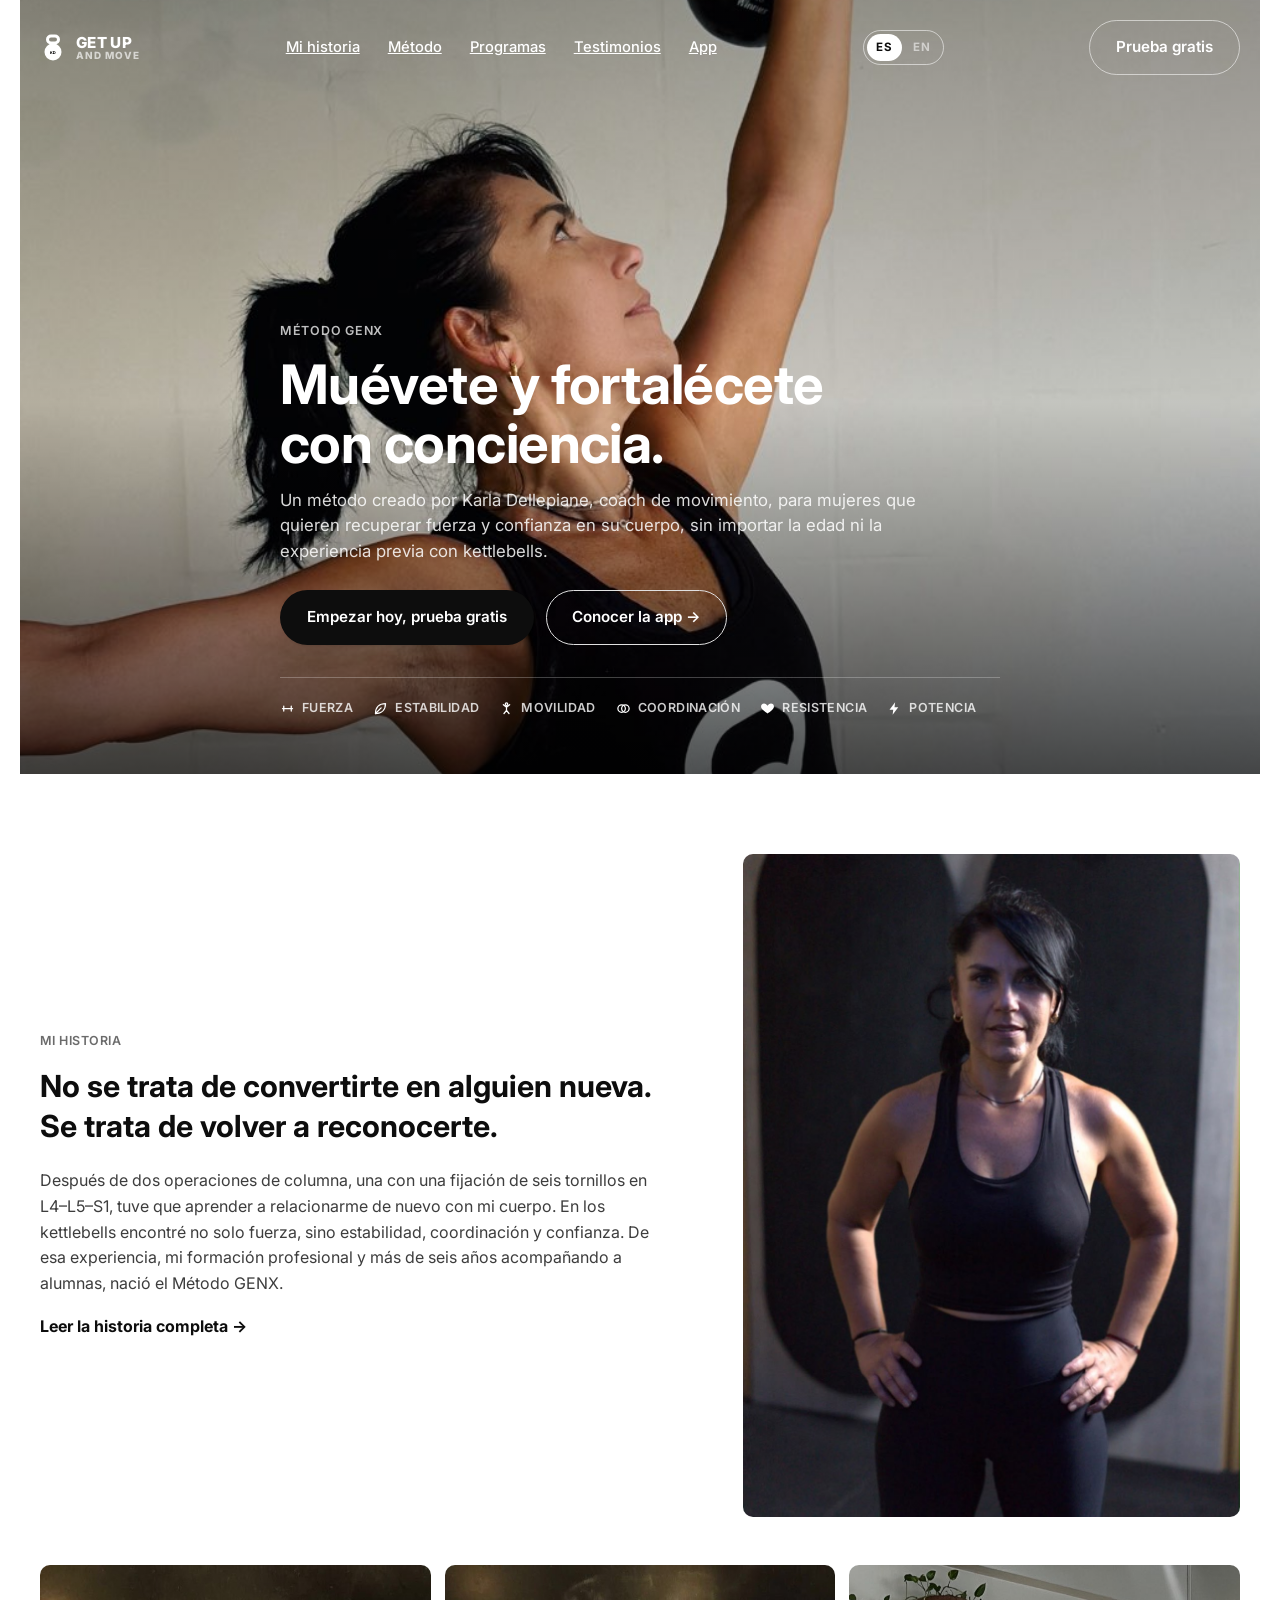
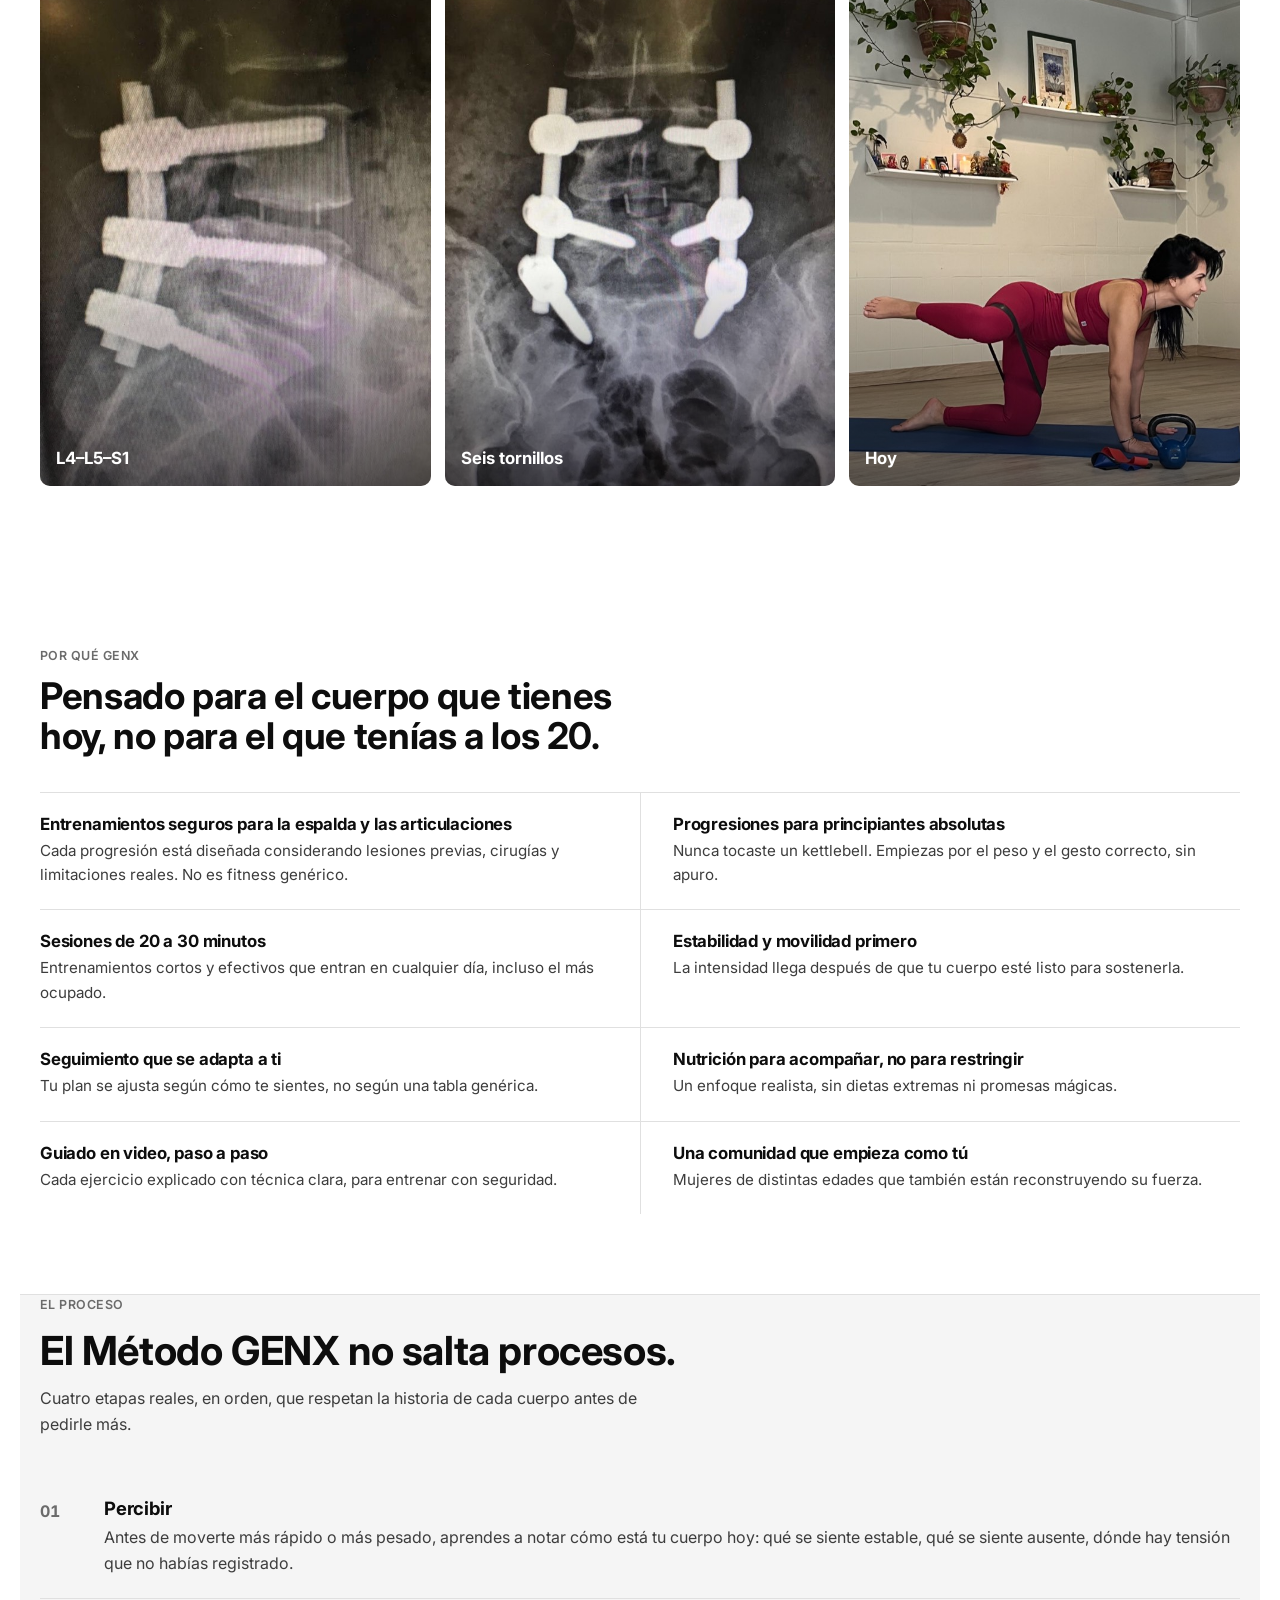
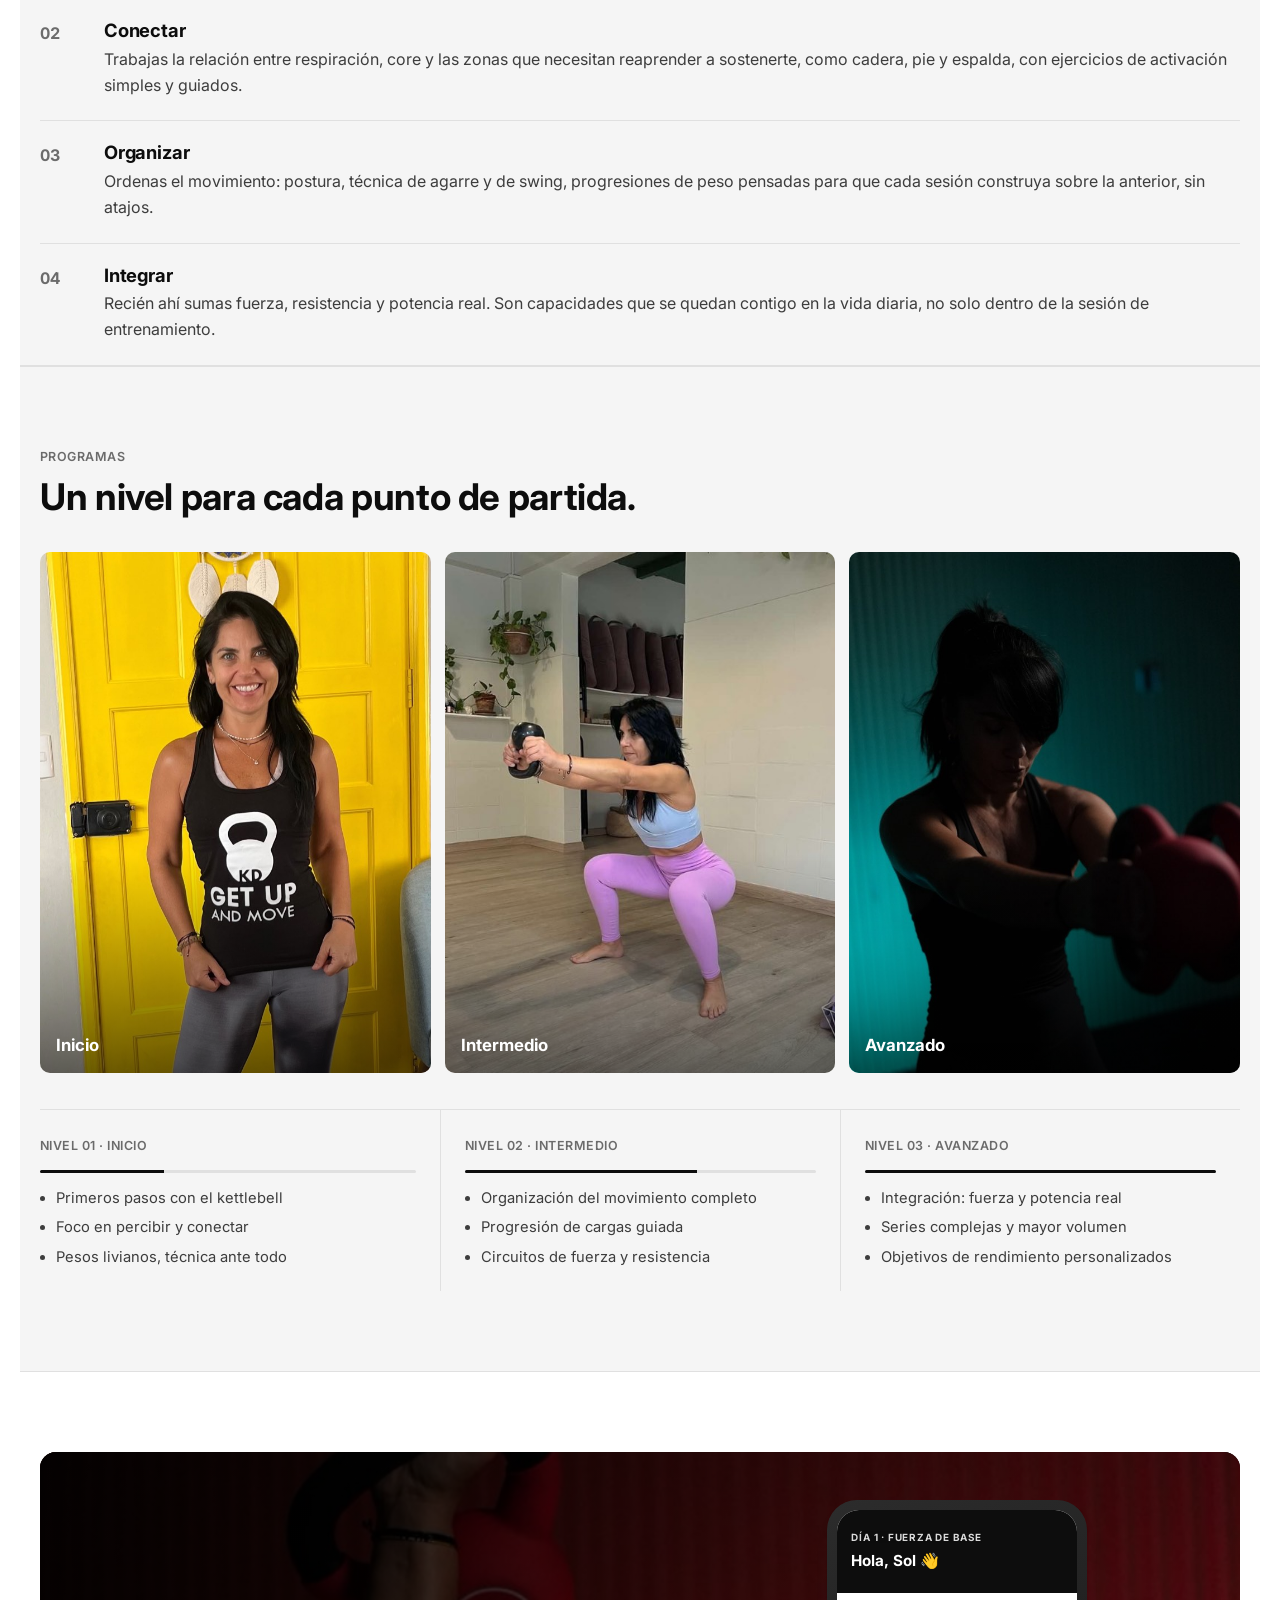
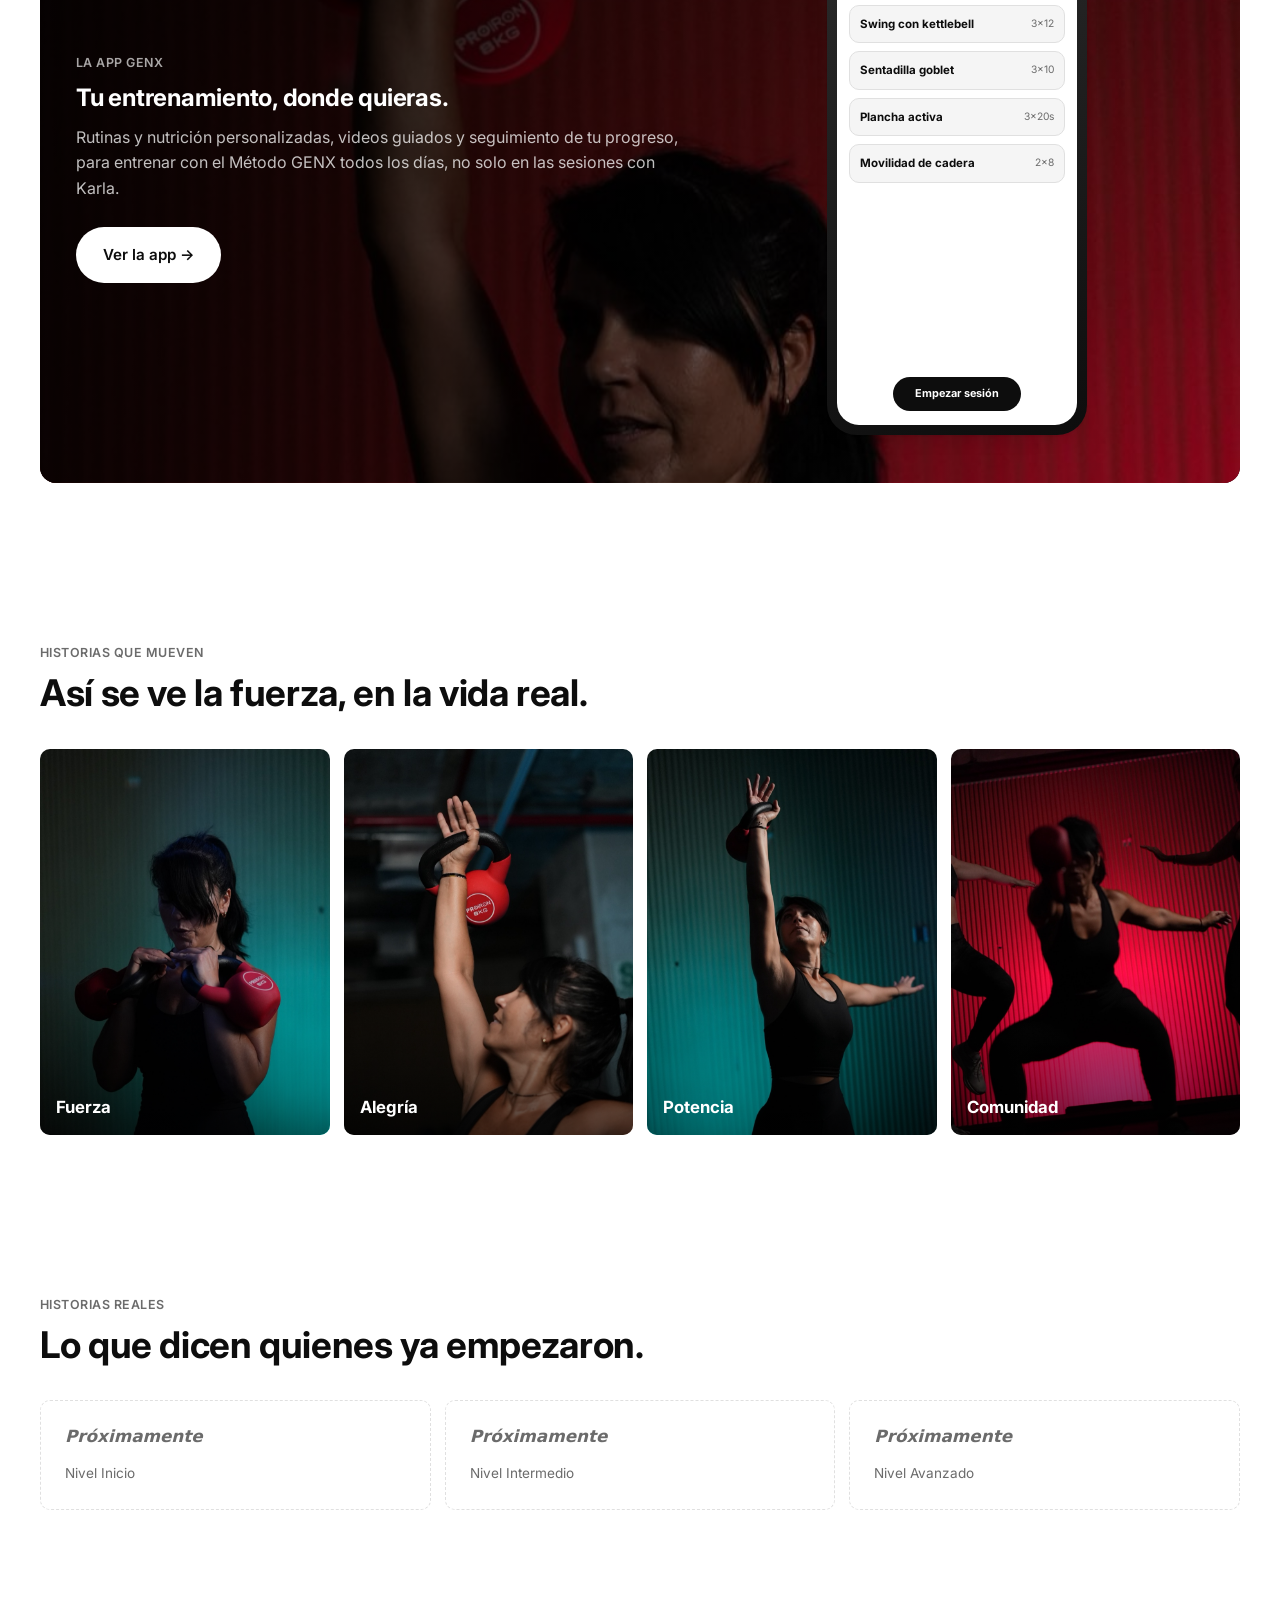
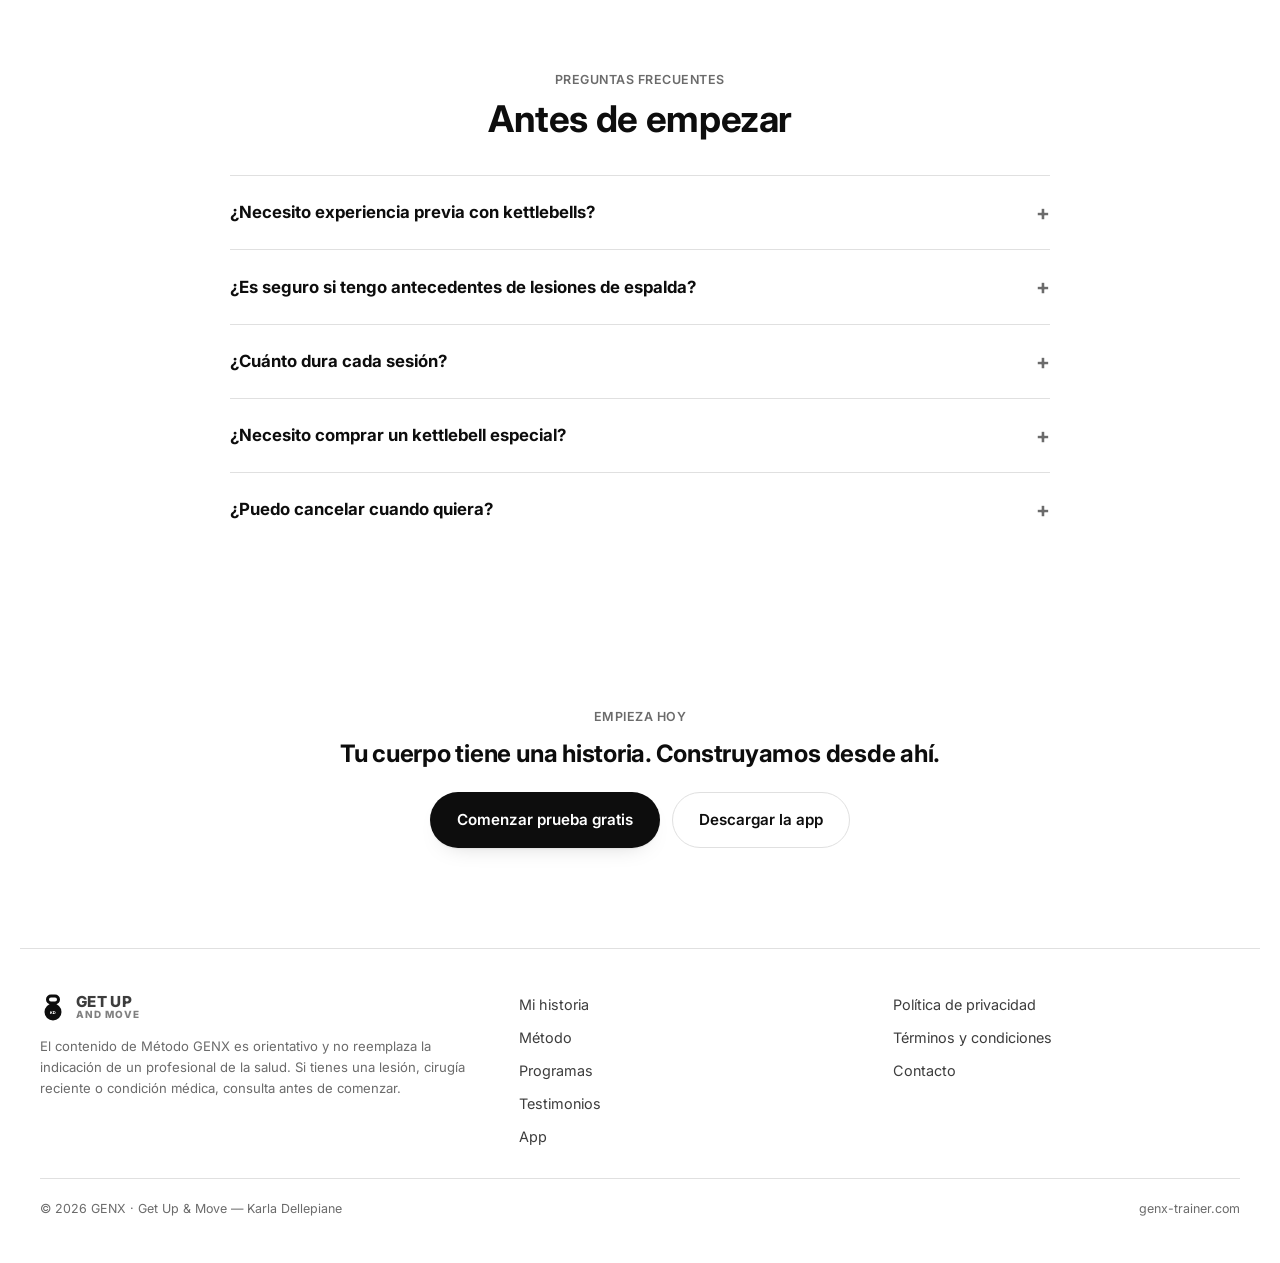
==== commit 8e7a364f: "Quitar guiones largos también del español y corregir bug de "&" El español original de la landing ta" ====
--- a/index.html
+++ b/index.html
@@ -49,9 +49,9 @@
     <div class="wrap hero-inner">
       <p class="eyebrow-ruled" data-i18n="hero.eyebrow">MÉTODO GENX</p>
       <h1 data-i18n="hero.h1">Muévete y fortalécete con conciencia.</h1>
-      <p class="lede measure" data-i18n="hero.lede">Un método creado por Karla Dellepiane, coach de movimiento, para mujeres que quieren recuperar fuerza y confianza en su cuerpo — sin importar la edad ni la experiencia previa con kettlebells.</p>
+      <p class="lede measure" data-i18n="hero.lede">Un método creado por Karla Dellepiane, coach de movimiento, para mujeres que quieren recuperar fuerza y confianza en su cuerpo, sin importar la edad ni la experiencia previa con kettlebells.</p>
       <div class="hero-ctas">
-        <a class="btn btn-primary" href="#empezar" data-i18n="hero.cta1">Empezar hoy — prueba gratis</a>
+        <a class="btn btn-primary" href="#empezar" data-i18n="hero.cta1">Empezar hoy, prueba gratis</a>
         <a class="btn btn-secondary on-photo" href="app.html" data-i18n="hero.cta2">Conocer la app →</a>
       </div>
       <div class="capacities">
@@ -71,12 +71,12 @@
       <div>
         <p class="eyebrow" data-i18n="historia.eyebrow">Mi historia</p>
         <p class="pull" style="margin-top:16px;" data-i18n="historia.pull">No se trata de convertirte en alguien nueva. Se trata de volver a reconocerte.</p>
-        <p class="measure" style="margin-top:22px; color:var(--gray-700);" data-i18n="historia.p1">Después de dos operaciones de columna —una con una fijación de seis tornillos en L4–L5–S1— tuve que aprender a relacionarme de nuevo con mi cuerpo. En los kettlebells encontré no solo fuerza, sino estabilidad, coordinación y confianza. De esa experiencia, mi formación profesional y más de seis años acompañando a alumnas, nació el Método GENX.</p>
+        <p class="measure" style="margin-top:22px; color:var(--gray-700);" data-i18n="historia.p1">Después de dos operaciones de columna, una con una fijación de seis tornillos en L4–L5–S1, tuve que aprender a relacionarme de nuevo con mi cuerpo. En los kettlebells encontré no solo fuerza, sino estabilidad, coordinación y confianza. De esa experiencia, mi formación profesional y más de seis años acompañando a alumnas, nació el Método GENX.</p>
 
         <details class="bio-toggle">
           <summary data-i18n="historia.toggle">Leer la historia completa</summary>
           <div class="bio-full">
-            <p data-i18n="historia.bio1">Soy Karla Dellepiane, coach de movimiento especializada en kettlebells —pesas rusas—, entrenamiento funcional, neurofísica aplicada al movimiento y nutrición deportiva.</p>
+            <p data-i18n="historia.bio1">Soy Karla Dellepiane, coach de movimiento especializada en kettlebells (pesas rusas), entrenamiento funcional, neurofísica aplicada al movimiento y nutrición deportiva.</p>
             <p data-i18n="historia.bio2">Mi camino como entrenadora no comenzó únicamente con el deseo de hacer ejercicio. Comenzó con mi propia necesidad de recuperar la confianza en mi cuerpo. Después de atravesar dos operaciones de columna, quedaron algunas consecuencias en mi lado izquierdo: sentía el pie acartonado y me costaba conectar y estabilizar esa pierna y esa cadera. Mi cuerpo había cambiado y yo necesitaba aprender a relacionarme con él de una manera diferente.</p>
             <p data-i18n="historia.bio3">En ese proceso aparecieron los kettlebells. Entrenar con ellos no solo me ayudó a desarrollar fuerza: también me permitió trabajar mi estabilidad, coordinación, atención y confianza. Aprendí a percibir mejor mi cuerpo, comprender sus señales y organizar cada movimiento antes de exigirle más.</p>
             <p data-i18n="historia.bio4">Lo que comenzó como parte de mi propio proceso se convirtió en una vocación. Me especialicé durante más de seis años en entrenamiento con kettlebells y complementé mi formación con entrenamiento funcional, TRX, mace y mazo, nutrición deportiva y neurofísica aplicada al movimiento. De esa experiencia nació el Método GENX, creado por mí bajo la identidad de Get Up &amp; Move.</p>
@@ -107,7 +107,7 @@
         <h2 data-i18n="beneficios.h2">Pensado para el cuerpo que tienes hoy, no para el que tenías a los 20.</h2>
       </div>
       <div class="benefits">
-        <div class="benefit"><h4 data-i18n="benefit1.h">Entrenamientos seguros para la espalda y las articulaciones</h4><p data-i18n="benefit1.p">Cada progresión está diseñada considerando lesiones previas, cirugías y limitaciones reales — no es fitness genérico.</p></div>
+        <div class="benefit"><h4 data-i18n="benefit1.h">Entrenamientos seguros para la espalda y las articulaciones</h4><p data-i18n="benefit1.p">Cada progresión está diseñada considerando lesiones previas, cirugías y limitaciones reales. No es fitness genérico.</p></div>
         <div class="benefit"><h4 data-i18n="benefit2.h">Progresiones para principiantes absolutas</h4><p data-i18n="benefit2.p">Nunca tocaste un kettlebell. Empiezas por el peso y el gesto correcto, sin apuro.</p></div>
         <div class="benefit"><h4 data-i18n="benefit3.h">Sesiones de 20 a 30 minutos</h4><p data-i18n="benefit3.p">Entrenamientos cortos y efectivos que entran en cualquier día, incluso el más ocupado.</p></div>
         <div class="benefit"><h4 data-i18n="benefit4.h">Estabilidad y movilidad primero</h4><p data-i18n="benefit4.p">La intensidad llega después de que tu cuerpo esté listo para sostenerla.</p></div>
@@ -134,7 +134,7 @@
         </li>
         <li class="step-list-item">
           <span class="step-num">02</span>
-          <div><h3 data-i18n="step2.h">Conectar</h3><p data-i18n="step2.p">Trabajas la relación entre respiración, core y las zonas que necesitan reaprender a sostenerte —cadera, pie, espalda— con ejercicios de activación simples y guiados.</p></div>
+          <div><h3 data-i18n="step2.h">Conectar</h3><p data-i18n="step2.p">Trabajas la relación entre respiración, core y las zonas que necesitan reaprender a sostenerte, como cadera, pie y espalda, con ejercicios de activación simples y guiados.</p></div>
         </li>
         <li class="step-list-item">
           <span class="step-num">03</span>
@@ -142,7 +142,7 @@
         </li>
         <li class="step-list-item">
           <span class="step-num">04</span>
-          <div><h3 data-i18n="step4.h">Integrar</h3><p data-i18n="step4.p">Recién ahí sumas fuerza, resistencia y potencia real —capacidades que se quedan contigo en la vida diaria, no solo dentro de la sesión de entrenamiento.</p></div>
+          <div><h3 data-i18n="step4.h">Integrar</h3><p data-i18n="step4.p">Recién ahí sumas fuerza, resistencia y potencia real. Son capacidades que se quedan contigo en la vida diaria, no solo dentro de la sesión de entrenamiento.</p></div>
         </li>
       </ul>
     </div>
@@ -201,7 +201,7 @@
           <div>
             <p class="eyebrow" style="color:rgba(255,255,255,.65);" data-i18n="appteaser.eyebrow">La app GENX</p>
             <h2 style="margin-top:12px;" data-i18n="appteaser.h2">Tu entrenamiento, donde quieras.</h2>
-            <p class="lede measure" style="margin-top:14px;" data-i18n="appteaser.p">Rutinas y nutrición personalizadas, videos guiados y seguimiento de tu progreso — para entrenar con el Método GENX todos los días, no solo en las sesiones con Karla.</p>
+            <p class="lede measure" style="margin-top:14px;" data-i18n="appteaser.p">Rutinas y nutrición personalizadas, videos guiados y seguimiento de tu progreso, para entrenar con el Método GENX todos los días, no solo en las sesiones con Karla.</p>
             <a class="btn btn-on-dark" href="app.html" style="margin-top:26px;" data-i18n="appteaser.cta">Ver la app →</a>
           </div>
           <div class="phone" aria-hidden="true">
@@ -268,7 +268,7 @@
         <p class="eyebrow" data-i18n="faq.eyebrow">Preguntas frecuentes</p>
         <h2 data-i18n="faq.h2">Antes de empezar</h2>
       </div>
-      <details class="faq-item"><summary data-i18n="faq1.q">¿Necesito experiencia previa con kettlebells?</summary><p data-i18n="faq1.a">No. El nivel Inicio está pensado para quien nunca entrenó con pesas rusas — empiezas por la técnica y el peso adecuado para ti.</p></details>
+      <details class="faq-item"><summary data-i18n="faq1.q">¿Necesito experiencia previa con kettlebells?</summary><p data-i18n="faq1.a">No. El nivel Inicio está pensado para quien nunca entrenó con pesas rusas. Empiezas por la técnica y el peso adecuado para ti.</p></details>
       <details class="faq-item"><summary data-i18n="faq2.q">¿Es seguro si tengo antecedentes de lesiones de espalda?</summary><p data-i18n="faq2.a">El método nació de una recuperación real y prioriza la seguridad articular en cada progresión. Aun así, no reemplaza la indicación de tu médico o kinesiólogo: consulta antes de empezar si tienes una condición activa.</p></details>
       <details class="faq-item"><summary data-i18n="faq3.q">¿Cuánto dura cada sesión?</summary><p data-i18n="faq3.a">Entre 20 y 30 minutos, pensadas para sostenerse en el tiempo sin ocupar toda tu agenda.</p></details>
       <details class="faq-item"><summary data-i18n="faq4.q">¿Necesito comprar un kettlebell especial?</summary><p data-i18n="faq4.a">Alcanza con un kettlebell del peso indicado según tu nivel; en la app te decimos exactamente cuál conseguir antes de empezar.</p></details>
